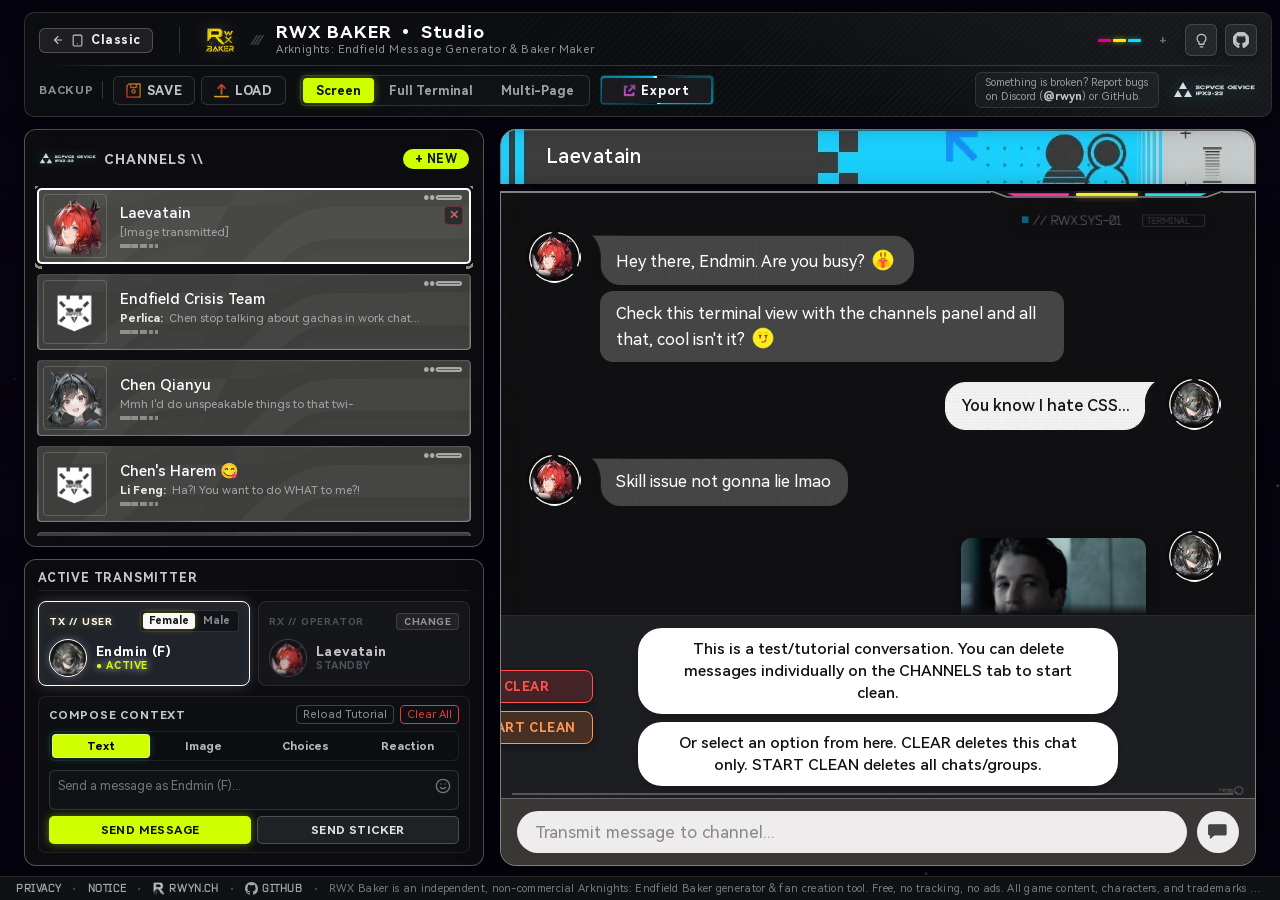
==== index.html @ 32d09842 "beta 5 • fix gecko dom2image & modals fix 23px" ====
<!DOCTYPE html>
<html lang="en">
<head>
  <meta charset="UTF-8">
  <meta name="viewport" content="width=device-width, initial-scale=1.0">
  <title>RWX Baker • Arknights Endfield Message Generator &amp; Baker Maker</title>
  <meta name="description" content="Create direct/group chats and terminal transmissions with your favorite Arknights: Endfield operators. Free, private, and runs directly in your browser.">
  <meta name="keywords" content="baker generator, endfield baker generator, baker maker, endfield baker maker, arknights baker maker, arknights endfield baker generator, arknights baker generator, baker chat generator, baker message generator, endfield message generator, endfield chat generator, endfield dialogue generator, Endfield Baker, Baker SNS, arknights endfield fan tool, Hypergryph, Gryphline, rwx baker">
  <meta name="author" content="RWyn">
  <meta name="theme-color" content="#121317">
  <link rel="canonical" href="https://baker.rwyn.ch/">

  <meta property="og:type" content="website">
  <meta property="og:url" content="https://baker.rwyn.ch/">
  <meta property="og:site_name" content="RWX Baker">
  <meta property="og:title" content="RWX Baker • Endfield Baker Generator &amp; Arknights Chat Maker">
  <meta property="og:description" content="Create direct/group chats and terminal transmissions with your favorite Arknights: Endfield operators. Free, private, and runs directly in your browser.">
  <meta property="og:image" content="https://baker.rwyn.ch/showcase/og-preview.png?v=2">
  <meta property="og:image:width" content="1200">
  <meta property="og:image:height" content="630">
  <meta property="og:image:type" content="image/png">
  <meta property="og:image:alt" content="RWX Baker • Arknights Endfield Baker Generator Preview">
  <meta property="og:locale" content="en_US">

  <meta name="twitter:card" content="summary_large_image">
  <meta name="twitter:url" content="https://baker.rwyn.ch/">
  <meta name="twitter:title" content="RWX Baker • Endfield Baker Generator &amp; Arknights Chat Maker">
  <meta name="twitter:description" content="Create direct/group chats and terminal transmissions with your favorite Arknights: Endfield operators. Free, private, and runs directly in your browser.">
  <meta name="twitter:image" content="https://baker.rwyn.ch/showcase/og-preview.png?v=2">

  <script type="application/ld+json">
  {
    "@context": "https://schema.org",
    "@graph": [
      {
        "@type": "WebSite",
        "@id": "https://baker.rwyn.ch/#website",
        "url": "https://baker.rwyn.ch/",
        "name": "RWX Baker",
        "alternateName": [
          "RWX Baker • Rwyn",
          "RWX Baker - Endfield Baker Generator",
          "RWX Baker - Endfield Baker Maker",
          "RWX Baker - Arknights Endfield Message Generator",
          "RWX Baker Terminal"
        ]
      },
      {
        "@type": "WebApplication",
        "@id": "https://baker.rwyn.ch/#app",
        "name": "RWX Baker",
        "alternateName": [
          "Endfield Baker Generator",
          "Baker Generator",
          "Endfield Baker Maker",
          "Baker Maker",
          "Arknights Endfield Baker Generator",
          "Arknights Endfield Message Generator",
          "Endfield Chat Generator",
          "Endfield Terminal Generator"
        ],
        "keywords": "Baker generator, Endfield Baker generator, Baker maker, Endfield Baker maker, Arknights Endfield message generator, Baker chat generator, Endfield dialogue maker, Arknights Endfield fan tool",
        "url": "https://baker.rwyn.ch/",
        "description": "An in-browser fan tool to generate, customize, and export Arknights: Endfield Baker terminal chats, dialogues, and channels.",
        "applicationCategory": "EntertainmentApplication, MultimediaApplication",
        "operatingSystem": "All",
        "browserRequirements": "Requires JavaScript. Requires HTML5 Canvas.",
        "image": "https://baker.rwyn.ch/showcase/og-preview.png",
        "author": {
          "@type": "Person",
          "name": "Rwyn",
          "url": "https://rwyn.ch"
        },
        "offers": {
          "@type": "Offer",
          "price": "0",
          "priceCurrency": "USD"
        }
      }
    ]
  }
  </script>

  <link rel="stylesheet" href="rwxbaker-css/style.css?v=20261019_v3">
  <link rel="stylesheet" href="rwxbaker-css/terminal.css?v=20261019_v3">
  <link rel="icon" type="image/png" sizes="192x192" href="favicon.png">
  <link rel="apple-touch-icon" sizes="180x180" href="apple-touch-icon.png">
</head>
<body class="terminal-standalone-page">

  <video class="bg-video" src="rwxbaker-assets/ui/backgrounds/rwyn_nebula.mp4" muted loop autoplay playsinline aria-hidden="true"></video>
  <div class="bg-tint" aria-hidden="true"></div>
  <canvas id="field" aria-hidden="true"></canvas>

  <div id="app-container" class="terminal-mode">
    
  <!-- i tried to keep everything clean as possible like the css, please if you send
  a pr dont add inlinestyles or hardcoded values in html, use the css variables instead -->

    <!-- Unified Top Command Deck -->
    <header class="terminal-unified-top-panel">
      <!-- Upper Row: Brand, Classic Mode button, NOTE, Hints & GitHub -->
      <div class="terminal-unified-row-top">
        <div class="terminal-brand-left">
          <!-- Classic Mode redirect button on far left -->
          <a href="classic.html" id="btn-return-studio" class="terminal-switch-classic-btn" title="Switch to Classic Studio (Tablet / Phone Mode)">
            <svg viewBox="0 0 24 24" width="13" height="13" fill="none" stroke="currentColor" stroke-width="2.2" stroke-linecap="round" stroke-linejoin="round" class="terminal-btn-arrow-icon" aria-hidden="true">
              <line x1="19" y1="12" x2="5" y2="12"></line>
              <polyline points="12 19 5 12 12 5"></polyline>
            </svg>
            <svg viewBox="0 0 24 24" width="14" height="14" fill="none" stroke="currentColor" stroke-width="2" stroke-linecap="round" stroke-linejoin="round" class="terminal-btn-device-icon" aria-hidden="true">
              <rect x="4" y="2" width="16" height="20" rx="2" ry="2"></rect>
              <line x1="12" y1="18" x2="12.01" y2="18"></line>
            </svg>
            <span>Classic</span>
          </a>

          <!-- Vertical Separator -->
          <div class="terminal-brand-separator" aria-hidden="true"></div>

          <!-- Brand Logo and Titles with tactical hazard accent -->
          <a href="https://baker.rwyn.ch/" class="terminal-brand-logo-link" title="RWX Baker • Home">
            <img src="rwxbaker-assets/ui/rwx-logo.png" alt="RWX Logo" class="terminal-brand-logo-img">
          </a>
          <span class="terminal-brand-hazard-stripes" aria-hidden="true">///</span>
          <div class="terminal-brand-titles">
            <h1 class="terminal-brand-title">RWX BAKER • Studio<span class="visually-hidden">— Arknights Endfield Baker Generator &amp; Chat Maker</span></h1>
            <span class="terminal-brand-subtitle">Arknights: Endfield Message Generator &amp; Baker Maker</span>
          </div>
        </div>

        <!-- Right section: Tricolor bar + Square HINTS & GitHub -->
        <div class="terminal-landing-header-right">
          <div class="terminal-hud-tricolor" aria-hidden="true">
            <span class="hud-bar hud-bar-pink"></span>
            <span class="hud-bar hud-bar-yellow"></span>
            <span class="hud-bar hud-bar-cyan"></span>
          </div>
          <span class="terminal-hud-crosshair" aria-hidden="true">+</span>

          <div class="terminal-landing-header-actions">
            <button type="button" id="btn-help-modal" class="terminal-hints-square-btn" title="Editor Tips & Shortcuts" aria-label="Editor Tips & Shortcuts">
              <svg viewBox="0 0 24 24" width="15" height="15" fill="none" stroke="currentColor" stroke-width="2" stroke-linecap="round" stroke-linejoin="round" aria-hidden="true">
                <path d="M9 18h6"></path>
                <path d="M10 22h4"></path>
                <path d="M12 2a7 7 0 0 0-7 7c0 2.38 1.19 4.47 3 5.74V17a1 1 0 0 0 1 1h6a1 1 0 0 0 1-1v-2.26c1.81-1.27 3-3.36 3-5.74a7 7 0 0 0-7-7z"></path>
              </svg>
            </button>
            <a href="https://github.com/rwynx/RWX-Baker" target="_blank" rel="noopener noreferrer" class="terminal-nav-icon-link" title="View Source on GitHub">
              <svg viewBox="0 0 16 16" width="16" height="16" fill="currentColor" aria-hidden="true">
                <path d="M8 0C3.58 0 0 3.58 0 8c0 3.54 2.29 6.53 5.47 7.59.4.07.55-.17.55-.38 0-.19-.01-.82-.01-1.49-2.01.37-2.53-.49-2.69-.94-.09-.23-.48-.94-.82-1.13-.28-.15-.68-.52-.01-.53.63-.01 1.08.58 1.23.82.72 1.21 1.87.87 2.33.66.07-.52.28-.87.51-1.07-1.78-.2-3.64-.89-3.64-3.95 0-.87.31-1.59.82-2.15-.08-.2-.36-1.02.08-2.12 0 0 .67-.21 2.2.82.64-.18 1.32-.27 2-.27.68 0 1.36.09 2 .27 1.53-1.04 2.2-.82 2.2-.82.44 1.1.16 1.92.08 2.12.51.56.82 1.27.82 2.15 0 3.07-1.87 3.75-3.65 3.95.29.25.54.73.54 1.48 0 1.07-.01 1.93-.01 2.2 0 .21.15.46.55.38A8.013 8.013 0 0016 8c0-4.42-3.58-8-8-8z"/>
              </svg>
            </a>
          </div>
        </div>
      </div>

      <!-- Long horizontal separator with 7px insets & end fades -->
      <div class="terminal-unified-separator" aria-hidden="true"></div>

      <!-- Lower Row: Backup & Export Actions + NOTE + HUD Mark -->
      <div class="terminal-unified-row-bottom">
        <div class="terminal-standalone-left">
          <div class="terminal-backup-controls" role="group" aria-label="Scenario backup">
            <span class="terminal-control-group-title">BACKUP</span>
            <div class="terminal-control-divider" aria-hidden="true"></div>
            <button type="button" id="btn-terminal-save-json" class="terminal-backup-btn" title="Save entire scenario as JSON backup">
              <img src="rwxbaker-assets/ui/save-btn.png" alt="" class="backup-btn-icon">
              <span>SAVE</span>
            </button>
            <button type="button" id="btn-terminal-load-json" class="terminal-backup-btn" title="Load scenario from JSON backup">
              <img src="rwxbaker-assets/ui/import-btn.png" alt="" class="backup-btn-icon">
              <span>LOAD</span>
            </button>
            <input type="file" id="input-terminal-load-json" accept=".json,application/json" class="hidden" style="display:none">
          </div>

          <div class="terminal-topbar-export-controls">
            <div class="export-mode-group" role="group" aria-label="Export mode">
              <button type="button" class="export-mode-btn active" data-export-mode="screen" title="Capture visible screen frame">Screen</button>
              <button type="button" class="export-mode-btn" data-export-mode="terminal" title="Capture full terminal frame with channels">Full Terminal</button>
              <button type="button" class="export-mode-btn" data-export-mode="paged" title="Capture multi-page slides">Multi-Page</button>
            </div>
            <button type="button" id="btn-export-png" class="export-png-btn" title="Download PNG screenshot">
              <span class="export-btn-glow" aria-hidden="true"></span>
              <span class="export-btn-content">
                <img src="rwxbaker-assets/ui/export-btn.png" alt="" class="export-btn-icon">
                <span id="export-btn-text">Export</span>
              </span>
            </button>
          </div>
        </div>

        <!-- NOTE notification box placed in the lower row -->
        <div class="terminal-wip-notice-topbar">
          <span class="wip-notice-text">Something is broken? Report bugs <br>on Discord (<strong>@rwyn</strong>) or GitHub.</span>
        </div>

        <div class="terminal-standalone-deco-hud" aria-hidden="true">
          <img src="rwxbaker-assets/deco/header-mark.webp" alt="" class="terminal-topbar-deco-mark">
        </div>
      </div>
    </header>

        <main id="phone-frame" class="terminal-frame">

      <!-- channels & controls -->
      <aside id="terminal-sidebar" class="terminal-sidebar">
                <div class="terminal-channels-panel">
          <div class="terminal-session-header">
            <span class="terminal-session-title">
              <img src="rwxbaker-assets/deco/header-mark.webp" alt="" class="terminal-channel-mark" aria-hidden="true">
              <span>CHANNELS \\</span>
            </span>
            <div class="terminal-channels-header-actions">
              <button type="button" id="btn-terminal-new-chat" class="terminal-new-chat-btn" title="Create New Channel / Chat">+ NEW</button>
            </div>
          </div>
          <div class="terminal-session-scroll">
            <div class="terminal-session-cards" id="terminal-session-cards">
                          </div>
          </div>
        </div>

                <div class="terminal-control-panel" id="terminal-control-panel">
          <div class="terminal-control-header">
            <span class="terminal-control-title">ACTIVE TRANSMITTER</span>
          </div>

                    <div class="terminal-speaker-split-grid">
                        <div class="terminal-speaker-card is-active" id="speaker-card-endmin" title="Click to send messages as Endmin">
              <div class="speaker-card-top">
                <span class="speaker-freq-tag" id="speaker-freq-endmin">TX // USER</span>
                <div class="terminal-gender-mini-toggle">
                  <button type="button" class="gender-mini-btn active" id="terminal-user-endminf" data-user="endminf" title="Switch to Endmin Female">Female</button>
                  <button type="button" class="gender-mini-btn" id="terminal-user-endminm" data-user="endminm" title="Switch to Endmin Male">Male</button>
                </div>
              </div>
              <div class="speaker-card-body">
                <div class="speaker-avatar-wrap">
                  <img id="terminal-ctrl-endmin-avatar" src="rwxbaker-assets/avatars/operator/icon_round_chr_0003_endminf.png" alt="Endmin">
                </div>
                <div class="speaker-meta">
                  <span class="speaker-name" id="terminal-ctrl-endmin-name">Endmin (F)</span>
                  <span class="speaker-status" id="speaker-status-endmin">● ACTIVE</span>
                </div>
              </div>
            </div>

                        <div class="terminal-speaker-card" id="speaker-card-operator" title="Click to send messages as Operator">
              <div class="speaker-card-top">
                <span class="speaker-freq-tag" id="speaker-freq-operator">RX // OPERATOR</span>
                <button type="button" id="btn-terminal-open-char-modal" class="speaker-change-btn" title="Choose another operator">CHANGE</button>
              </div>
              <div class="speaker-card-body">
                <div class="speaker-avatar-wrap">
                  <img id="terminal-ctrl-char-avatar" src="rwxbaker-assets/avatars/operator/icon_round_chr_0016_laevat.png" alt="Laevatain">
                </div>
                <div class="speaker-meta">
                  <span class="speaker-name" id="terminal-ctrl-char-name">Laevatain</span>
                  <span class="speaker-status" id="speaker-status-operator">STANDBY</span>
                </div>
              </div>
            </div>
          </div>

                    <div class="terminal-squad-roster hidden" id="terminal-squad-roster">
            <div class="terminal-squad-header">
              <div class="terminal-squad-title-group">
                <span class="terminal-squad-label">SQUAD FREQUENCIES</span>
                <span class="terminal-squad-count" id="terminal-squad-count">(0)</span>
              </div>
              <button type="button" id="btn-terminal-add-squad-member" class="terminal-squad-add-btn" title="Add operator to group">+ ADD UNIT</button>
            </div>
            <div class="terminal-squad-members-strip" id="terminal-squad-members-strip">
                          </div>
          </div>

          <!-- inline composer -->
          <div class="terminal-compose-studio" id="terminal-compose-studio">
            <div class="terminal-studio-header">
              <span class="terminal-studio-title" id="terminal-studio-title">COMPOSE CONTEXT</span>
              <div class="terminal-studio-header-actions">
                <button type="button" id="btn-terminal-tutorial" class="small-secondary-btn" title="Reload tutorial conversation">Reload Tutorial</button>
                <button type="button" id="btn-terminal-clear-chat" class="small-danger-btn" title="Clear all channels and messages">Clear All</button>
              </div>
            </div>

                        <div class="terminal-context-tabs">
              <button type="button" class="terminal-context-tab active" data-context-type="text">Text</button>
              <button type="button" class="terminal-context-tab" data-context-type="image">Image</button>
              <button type="button" class="terminal-context-tab" data-context-type="choices">Choices</button>
              <button type="button" class="terminal-context-tab" data-context-type="reaction">Reaction</button>
            </div>

                        <div id="terminal-context-form-text" class="terminal-context-form">
              <div class="terminal-context-input-wrap">
                <div id="terminal-context-text-input" class="terminal-context-textarea editable-message-input" contenteditable="true" data-placeholder="Type transmission..."></div>
                <button type="button" id="btn-terminal-inline-emoji-toggle" class="terminal-emoji-toggle-btn" title="Toggle Emojis">
                  <svg viewBox="0 0 24 24" width="16" height="16" fill="none" stroke="currentColor" stroke-width="2" stroke-linecap="round" stroke-linejoin="round" aria-hidden="true">
                    <circle cx="12" cy="12" r="10"></circle>
                    <path d="M8 14s1.5 2 4 2 4-2 4-2"></path>
                    <line x1="9" y1="9" x2="9.01" y2="9"></line>
                    <line x1="15" y1="9" x2="15.01" y2="9"></line>
                  </svg>
                </button>

                <!-- Floating popup emoji picker panel like Tablet View -->
                <div id="terminal-inline-emoji-bar" class="terminal-inline-emoji-bar hidden">
                  <div class="terminal-emoji-picker-header">
                    <span>EMOJIS</span>
                    <button type="button" id="btn-close-terminal-emoji" class="terminal-emoji-picker-close" title="Close" aria-label="Close emoji picker">&times;</button>
                  </div>
                  <div id="terminal-context-emojis" class="terminal-quick-emoji-row"></div>
                </div>
              </div>

              <div class="terminal-context-btn-row">
                <button type="button" id="btn-terminal-context-send-text" class="terminal-action-btn primary">
                  <span>Send Message</span>
                </button>
                <button type="button" id="btn-terminal-context-stickers-toggle" class="terminal-action-btn secondary">
                  <span>Send Sticker</span>
                </button>
              </div>

              <div id="terminal-stickers-palette" class="terminal-stickers-palette hidden">
                              </div>
            </div>

                        <div id="terminal-context-form-image" class="terminal-context-form hidden">
              <label class="terminal-file-upload-btn" for="terminal-context-image-file">
                <span class="upload-icon">
                  <svg viewBox="0 0 24 24" width="16" height="16" fill="none" stroke="currentColor" stroke-width="2" stroke-linecap="round" stroke-linejoin="round" aria-hidden="true">
                    <rect x="3" y="3" width="18" height="18" rx="2" ry="2"></rect>
                    <circle cx="8.5" cy="8.5" r="1.5"></circle>
                    <polyline points="21 15 16 10 5 21"></polyline>
                  </svg>
                </span>
                <span id="terminal-file-upload-label">Choose Image File...</span>
              </label>
              <input type="file" id="terminal-context-image-file" accept="image/*" class="terminal-hidden-file-input">
              <div id="terminal-context-img-preview" class="terminal-context-img-preview hidden">
                <img id="terminal-context-img-tag" alt="Attachment preview">
                <button type="button" id="btn-remove-context-img" class="context-remove-img-btn" title="Remove image">&times;</button>
              </div>
              <button type="button" id="btn-terminal-context-send-image" class="terminal-action-btn primary" disabled>
                <span>Attach & Send Image</span>
              </button>
            </div>

                        <div id="terminal-context-form-choices" class="terminal-context-form hidden">
              <div class="terminal-choice-inputs-wrap">
                <div class="terminal-choice-input-row">
                  <span class="choice-num-tag">1</span>
                  <div id="terminal-context-choice-1" class="terminal-choice-input editable-message-input choice-input" contenteditable="true" data-placeholder="First choice option..."></div>
                  <button type="button" class="terminal-choice-emoji-btn" data-choice-target="terminal-context-choice-1" title="Add emoji to first choice" aria-label="Add emoji to first choice">
                    <svg viewBox="0 0 24 24" width="14" height="14" fill="none" stroke="currentColor" stroke-width="2" stroke-linecap="round" stroke-linejoin="round" aria-hidden="true">
                      <circle cx="12" cy="12" r="10"></circle>
                      <path d="M8 14s1.5 2 4 2 4-2 4-2"></path>
                      <line x1="9" y1="9" x2="9.01" y2="9"></line>
                      <line x1="15" y1="9" x2="15.01" y2="9"></line>
                    </svg>
                  </button>
                </div>
                <div class="terminal-choice-input-row">
                  <span class="choice-num-tag">2</span>
                  <div id="terminal-context-choice-2" class="terminal-choice-input editable-message-input choice-input" contenteditable="true" data-placeholder="Second choice (optional)..."></div>
                  <button type="button" class="terminal-choice-emoji-btn" data-choice-target="terminal-context-choice-2" title="Add emoji to second choice" aria-label="Add emoji to second choice">
                    <svg viewBox="0 0 24 24" width="14" height="14" fill="none" stroke="currentColor" stroke-width="2" stroke-linecap="round" stroke-linejoin="round" aria-hidden="true">
                      <circle cx="12" cy="12" r="10"></circle>
                      <path d="M8 14s1.5 2 4 2 4-2 4-2"></path>
                      <line x1="9" y1="9" x2="9.01" y2="9"></line>
                      <line x1="15" y1="9" x2="15.01" y2="9"></line>
                    </svg>
                  </button>
                </div>
              </div>

              <!-- Floating popup emoji picker panel for choices -->
              <div id="terminal-choices-emoji-bar" class="terminal-inline-emoji-bar hidden">
                <div class="terminal-emoji-picker-header">
                  <span>CHOICE EMOJIS</span>
                  <button type="button" id="btn-close-terminal-choices-emoji" class="terminal-emoji-picker-close" title="Close" aria-label="Close emoji picker">&times;</button>
                </div>
                <div id="terminal-choices-emojis" class="terminal-quick-emoji-row"></div>
              </div>

              <div class="terminal-context-btn-row">
                <button type="button" id="btn-terminal-context-add-choices" class="terminal-action-btn primary">
                  <span>Set Choices</span>
                </button>
                <button type="button" id="btn-terminal-context-clear-choices" class="terminal-action-btn secondary">
                  <span>Clear Choices</span>
                </button>
              </div>
            </div>

                        <div id="terminal-context-form-reaction" class="terminal-context-form hidden">
              <label class="terminal-form-mini-label" for="terminal-context-reaction-target">Target Message:</label>
              <select id="terminal-context-reaction-target" class="terminal-select-target">
                <option value="">-- Select a message --</option>
              </select>

              <label class="terminal-form-mini-label">Select Emoji Reaction:</label>
              <div id="terminal-context-reaction-emojis" class="terminal-reaction-emoji-grid">
                              </div>
              <button type="button" id="btn-terminal-context-add-reaction" class="terminal-action-btn primary">
                <span>Add Selected Reaction</span>
              </button>
            </div>

                        <div id="terminal-context-edit-actions" class="terminal-context-edit-actions hidden">
              <button type="button" id="btn-terminal-edit-update" class="terminal-action-btn primary">
                <span>Update Message</span>
              </button>
              <div class="terminal-edit-sub-btns">
                <button type="button" id="btn-terminal-edit-delete" class="terminal-action-btn danger">
                  <span>Delete</span>
                </button>
                <button type="button" id="btn-terminal-edit-cancel" class="terminal-action-btn secondary">
                  <span>Cancel Edit</span>
                </button>
              </div>
            </div>
          </div>
        </div>
      </aside>

      <!-- chat pane -->
      <section id="terminal-main-pane" class="terminal-main-pane">

                <img id="live-watermark-stamp" class="rwx-export-watermark" src="rwxbaker-assets/watermarks/watermark-v1-telemetry.png" alt="RWX // BKR" aria-hidden="true">

                <header id="terminal-chat-header" class="terminal-chat-header">
          <img class="terminal-header-seg terminal-header-seg-left" src="rwxbaker-assets/deco/group-header-left.webp" alt="" aria-hidden="true">
          <div class="terminal-header-center">
            <img class="terminal-header-seg terminal-header-seg-center" src="rwxbaker-assets/deco/group-header-center.webp" alt="" aria-hidden="true">
            <h2 id="terminal-chat-header-name" class="terminal-header-title">Connecting...</h2>
          </div>
          <img class="terminal-header-seg terminal-header-seg-right" src="rwxbaker-assets/deco/group-header-right.webp" alt="" aria-hidden="true">
          <span class="terminal-header-marquee-viewport" aria-hidden="true">
            <span class="terminal-header-marquee-content"></span>
          </span>
        </header>

                <div id="terminal-window-body" class="terminal-window-body">

                    <div class="terminal-frame-top" aria-hidden="true">
            <svg class="terminal-frame-notch" viewBox="0 0 232 10" preserveAspectRatio="none">
              <path d="M0 0 L16 6 L216 6 L232 0" />
            </svg>
            <span class="terminal-frame-bars">
              <span class="terminal-frame-bar terminal-frame-bar-magenta"></span>
              <span class="terminal-frame-bar terminal-frame-bar-yellow"></span>
              <span class="terminal-frame-bar terminal-frame-bar-cyan"></span>
            </span>
          </div>

                    <div id="chat-viewport">
            <div id="message-list">
                          </div>
          </div>

                    <div id="chat-choices-container" class="choice-container">
                      </div>

                    <footer id="input-footer">
            <span class="terminal-input-decoration" aria-hidden="true"></span>

            <div class="input-bar">
              <div class="input-wrapper">
                <input type="text" id="message-input" placeholder="Transmit message to channel..." autocomplete="off">
              </div>
              <button type="button" id="btn-send" class="send-btn" title="Send Transmission">
                <img src="rwxbaker-assets/icons/icon_chat_message.png" alt="Send">
              </button>
            </div>
          </footer>

        </div>
      </section>
    </main>

  </div>

  <!-- new transmission modal -->
  <div id="new-transmission-modal" class="transmission-modal-backdrop hidden" aria-hidden="true">
    <div class="transmission-modal-card">
      <div class="transmission-modal-header">
        <div class="transmission-modal-title">
          <span class="transmission-modal-icon">
            <svg viewBox="0 0 24 24" width="18" height="18" fill="none" stroke="currentColor" stroke-width="2" stroke-linecap="round" stroke-linejoin="round" aria-hidden="true">
              <path d="M4.93 4.93a10 10 0 0 1 14.14 0"></path>
              <path d="M7.76 7.76a6 6 0 0 1 8.48 0"></path>
              <circle cx="12" cy="12" r="2" fill="currentColor"></circle>
              <path d="M12 14v7"></path>
              <path d="M9 21h6"></path>
            </svg>
          </span>
          <h3 id="transmission-modal-heading">NEW TRANSMISSION</h3>
        </div>
        <button type="button" id="btn-close-transmission-modal" class="transmission-modal-close" aria-label="Close modal">&times;</button>
      </div>

      <div class="transmission-modal-body">
                <div class="transmission-type-selector">
          <button type="button" class="transmission-type-btn active" id="modal-tab-direct" data-mode="direct">
            <span class="type-icon">
              <svg viewBox="0 0 24 24" width="18" height="18" fill="none" stroke="currentColor" stroke-width="2" stroke-linecap="round" stroke-linejoin="round" aria-hidden="true">
                <path d="M20 21v-2a4 4 0 0 0-4-4H8a4 4 0 0 0-4 4v2"></path>
                <circle cx="12" cy="7" r="4"></circle>
              </svg>
            </span>
            <span class="type-title">Direct Link</span>
          </button>
          <button type="button" class="transmission-type-btn" id="modal-tab-group" data-mode="group">
            <span class="type-icon">
              <svg viewBox="0 0 24 24" width="18" height="18" fill="none" stroke="currentColor" stroke-width="2" stroke-linecap="round" stroke-linejoin="round" aria-hidden="true">
                <path d="M17 21v-2a4 4 0 0 0-4-4H5a4 4 0 0 0-4 4v2"></path>
                <circle cx="9" cy="7" r="4"></circle>
                <path d="M23 21v-2a4 4 0 0 0-3-3.87"></path>
                <path d="M16 3.13a4 4 0 0 1 0 7.75"></path>
              </svg>
            </span>
            <span class="type-title">Group Channel</span>
          </button>
        </div>

                <div id="transmission-group-config" class="transmission-group-config hidden">
          <label class="transmission-field-label" for="transmission-group-name">CHANNEL / OPERATION NAME</label>
          <input type="text" id="transmission-group-name" class="transmission-input" placeholder="e.g. AIC Sector 4 Recon blighted">
          <div class="transmission-participants-summary">
            <span class="transmission-field-label">SELECTED SQUAD OPERATORS:</span>
            <div id="transmission-selected-chips" class="transmission-selected-chips">
              <span class="no-participants-hint">Select operators from list below...</span>
            </div>
          </div>
        </div>

                <div class="transmission-characters-section">
          <div class="transmission-search-bar">
            <input type="search" id="transmission-character-search" class="transmission-search-input" placeholder="Search operator or NPC by name...">
            <div class="transmission-filter-tabs">
              <button type="button" class="transmission-filter-btn active" data-filter="all">All</button>
              <button type="button" class="transmission-filter-btn" data-filter="operators">Operators</button>
              <button type="button" class="transmission-filter-btn" data-filter="npcs">NPCs</button>
            </div>
          </div>

          <div class="transmission-character-grid" id="transmission-character-grid">
                      </div>
        </div>
      </div>

      <div class="transmission-modal-footer">
        <button type="button" id="btn-cancel-transmission" class="transmission-btn-cancel">CANCEL</button>
        <button type="button" id="btn-submit-transmission" class="transmission-btn-submit">
          <span class="submit-glow"></span>
          <span id="transmission-submit-label">ESTABLISH LINK</span>
        </button>
      </div>
    </div>
  </div>

  <!-- character selection modal -->
  <div id="terminal-character-modal" class="transmission-modal-backdrop hidden" aria-hidden="true">
    <div class="transmission-modal-card">
      <div class="transmission-modal-header">
        <div class="transmission-modal-title">
          <span class="transmission-modal-icon">
            <svg viewBox="0 0 24 24" width="18" height="18" fill="none" stroke="currentColor" stroke-width="2" stroke-linecap="round" stroke-linejoin="round" aria-hidden="true">
              <path d="M20 21v-2a4 4 0 0 0-4-4H8a4 4 0 0 0-4 4v2"></path>
              <circle cx="12" cy="7" r="4"></circle>
            </svg>
          </span>
          <h3>SELECT ACTIVE OPERATOR</h3>
        </div>
        <button type="button" id="btn-close-char-modal" class="transmission-modal-close" aria-label="Close modal">&times;</button>
      </div>

      <div class="transmission-modal-body">
        <div class="transmission-characters-section">
          <div class="transmission-search-bar">
            <input type="search" id="terminal-char-search-input" class="transmission-search-input" placeholder="Search operator or NPC by name...">
            <div class="transmission-filter-tabs">
              <button type="button" class="transmission-filter-btn active" data-filter="all">All</button>
              <button type="button" class="transmission-filter-btn" data-filter="operators">Operators</button>
              <button type="button" class="transmission-filter-btn" data-filter="npcs">NPCs</button>
            </div>
          </div>
          <div class="transmission-character-grid" id="terminal-char-modal-grid">
          </div>
        </div>
      </div>

      <div class="transmission-modal-footer">
        <button type="button" id="btn-cancel-char-modal" class="transmission-btn-cancel">CLOSE</button>
      </div>
    </div>
  </div>

  <!-- HINTS Modal -->
  <div id="help-modal" class="help-modal-backdrop hidden" aria-hidden="true">
    <div class="help-modal-card">
      <div class="help-modal-header">
        <div class="help-modal-title">
          <span class="help-modal-icon">💡</span>
          <h3>TIPS &amp; TRANSMISSION SHORTCUTS</h3>
        </div>
        <button type="button" id="btn-close-help" class="help-modal-close" aria-label="Close tips">&times;</button>
      </div>

      <div class="help-modal-content">
        <div class="help-page help-page-1">
          <div class="help-tip-item">
            <span class="help-tip-badge">CHANNELS</span>
            <div class="help-tip-text">
              <strong>Multi-Channel Sessions:</strong> Switch between active channels on the left or click <code>+ NEW</code> to start a new direct line or squad operation. In Classic mode, toggle Direct/Group anytime from the view panel.
            </div>
          </div>
          <div class="help-tip-item">
            <span class="help-tip-badge">EDIT</span>
            <div class="help-tip-text">
              <strong>Edit Messages &amp; Layers:</strong> Click any message bubble directly on the chat preview (or in the Classic layers list) to change its text, swap the speaker character, or delete it.
            </div>
          </div>
          <div class="help-tip-item">
            <span class="help-tip-badge">REORDER</span>
            <div class="help-tip-text">
              <strong>Drag &amp; Drop Anywhere:</strong> Grab any message bubble directly on the conversation preview and drag across rows to reorder them in real-time.
            </div>
          </div>
          <div class="help-tip-item">
            <span class="help-tip-badge">RESIZE</span>
            <div class="help-tip-text">
              <strong>Resize Image Messages:</strong> Drag the corner resize handle on any image message in the conversation preview to freely scale its display size (120px &ndash; 480px).
            </div>
          </div>
          <div class="help-tip-item">
            <span class="help-tip-badge">SEND</span>
            <div class="help-tip-text">
              <strong>Quick Send &amp; Input:</strong> Press <code>Enter</code> in the message input bar to send outgoing messages instantly. Use the bottom dock to attach stickers and Baker emojis.
            </div>
          </div>
        </div>

        <div class="help-page help-page-2 hidden">
          <div class="help-tip-item">
            <span class="help-tip-badge">SQUAD</span>
            <div class="help-tip-text">
              <strong>Squad Group Channels:</strong> In group channels, click <code>+ ADD UNIT</code> to assign operators. Click any squad member chip in the top strip to set them as the active transmitter.
            </div>
          </div>
          <div class="help-tip-item">
            <span class="help-tip-badge">BACKUP</span>
            <div class="help-tip-text">
              <strong>Backup &amp; Restore:</strong> Click <code>SAVE</code> (or <code>Save JSON</code> in Classic) to download a full backup of all your channels and messages. Simply drag &amp; drop any <code>.json</code> file anywhere onto the window to restore.
            </div>
          </div>
          <div class="help-tip-item">
            <span class="help-tip-badge">EXPORT</span>
            <div class="help-tip-text">
              <strong>High-Res 2x PNG Export:</strong><br>
              • <em>Screen:</em> Saves the current visible conversation viewport.<br>
              • <em>Full Terminal / Full Chat:</em> Captures the complete combined canvas (including the Channels sidebar in Terminal) at crisp 2x resolution.<br>
              • <em>Multi-Page:</em> Splits long dialogues into sequential numbered slides with continuity overlap.
            </div>
          </div>
          <div class="help-tip-item">
            <span class="help-tip-badge">MODES</span>
            <div class="help-tip-text">
              <strong>Switch Views Anytime:</strong> Jump between the immersive fullscreen Terminal layout and the compact Classic Studio (Phone / Tablet views) via the top command bar.
            </div>
          </div>
        </div>
      </div>

      <div class="help-modal-footer">
        <button type="button" id="btn-help-prev" class="help-nav-btn" disabled title="Previous page">‹ PREV</button>
        <div class="help-pagination">
          <span class="help-page-dot active" data-page="1" title="Page 1: Transmissions &amp; Editing"></span>
          <span class="help-page-dot" data-page="2" title="Page 2: Squad, Backup &amp; Exports"></span>
          <span id="help-page-indicator" class="help-page-indicator">PAGE 1 / 2</span>
        </div>
        <button type="button" id="btn-help-next" class="help-nav-btn" title="Next page">NEXT ›</button>
      </div>
    </div>
  </div>

  <div id="json-drop-overlay" class="json-drop-overlay hidden" aria-hidden="true">
    <div class="json-drop-card">
      <div class="json-drop-deco-bar"></div>
      <img src="rwxbaker-assets/ui/import-btn.png" alt="Import" class="json-drop-icon-img">
      <div class="json-drop-title">DROP THE JSON HERE</div>
      <div class="json-drop-subtitle">to load your terminal scenario into RWX Baker</div>
    </div>
  </div>

  <footer class="app-global-footer">
    <div class="footer-legal-inner">
      <a href="privacy.html" target="_blank" rel="noopener noreferrer" class="footer-legal-link" title="Privacy Policy">
        <span>PRIVACY</span>
      </a>
      <span class="footer-legal-dot">&bull;</span>
      <a href="notice.html" target="_blank" rel="noopener noreferrer" class="footer-legal-link" title="Notice &amp; Disclaimer">
        <span>NOTICE</span>
      </a>
      <span class="footer-legal-dot">&bull;</span>
      <a href="https://rwyn.ch/" target="_blank" rel="noopener noreferrer" class="footer-legal-link" title="Rwyn's Main Website">
        <img src="rwxbaker-assets/ui/rwx-logo-R-mono.png" class="footer-rwx-icon" alt="RWX">
        <span>RWYN.CH</span>
      </a>
      <span class="footer-legal-dot">&bull;</span>
      <a href="https://github.com/rwynx/RWX-Baker" target="_blank" rel="noopener noreferrer" class="footer-legal-link footer-github-link" title="Contribute on GitHub">
        <svg class="footer-github-icon" viewBox="0 0 16 16" width="13" height="13" fill="currentColor" aria-hidden="true">
          <path d="M8 0C3.58 0 0 3.58 0 8c0 3.54 2.29 6.53 5.47 7.59.4.07.55-.17.55-.38 0-.19-.01-.82-.01-1.49-2.01.37-2.53-.49-2.69-.94-.09-.23-.48-.94-.82-1.13-.28-.15-.68-.52-.01-.53.63-.01 1.08.58 1.23.82.72 1.21 1.87.87 2.33.66.07-.52.28-.87.51-1.07-1.78-.2-3.64-.89-3.64-3.95 0-.87.31-1.59.82-2.15-.08-.2-.36-1.02.08-2.12 0 0 .67-.21 2.2.82.64-.18 1.32-.27 2-.27.68 0 1.36.09 2 .27 1.53-1.04 2.2-.82 2.2-.82.44 1.1.16 1.92.08 2.12.51.56.82 1.27.82 2.15 0 3.07-1.87 3.75-3.65 3.95.29.25.54.73.54 1.48 0 1.07-.01 1.93-.01 2.2 0 .21.15.46.55.38A8.013 8.013 0 0016 8c0-4.42-3.58-8-8-8z"/>
        </svg>
        <span>GITHUB <span class="footer-github-subtext"></span></span>
      </a>
      <span class="footer-legal-dot footer-legal-dot-last">&bull;</span>
      <span class="footer-legal-text">RWX Baker is an independent, non-commercial Arknights: Endfield Baker generator &amp; fan creation tool. Free, no tracking, no ads. All game content, characters, and trademarks belong to HYPERGRYPH / GRYPHLINE.</span>
    </div>
  </footer>

  <!-- scripts -->
  <script src="rwxbaker-js/dom-to-image-more.min.js?v=20261019_v1"></script>
  <script src="rwxbaker-assets/templates/terminal-template.js?v=20261018_v2"></script>
  <script src="rwxbaker-js/tutorial-template.js?v=20261018_v2"></script>
  <script src="rwxbaker-js/characters.js?v=20261018_v2"></script>
  <script src="rwxbaker-js/terminal.js?v=20261019_v2"></script>
</body>
</html>
---- rwxbaker-css/style.css ----
@font-face {
  font-family: "HarmonyOS Sans";
  src: url("../rwxbaker-assets/fonts/HarmonyOS_Sans_Regular.ttf") format("truetype");
  font-weight: normal;
  font-style: normal;
}

@font-face {
  font-family: "HarmonyOS Sans";
  src: url("../rwxbaker-assets/fonts/HarmonyOS_Sans_Medium.ttf") format("truetype");
  font-weight: 500;
  font-style: normal;
}

@font-face {
  font-family: "HarmonyOS Sans";
  src: url("../rwxbaker-assets/fonts/HarmonyOS_Sans_Bold.ttf") format("truetype");
  font-weight: bold;
  font-style: normal;
}

@font-face {
  font-family: "Bender";
  src: url("../rwxbaker-assets/fonts/bender.otf") format("opentype");
  font-weight: normal;
  font-style: normal;
}

*,
*::before,
*::after {
  box-sizing: border-box;
  margin: 0;
  padding: 0;
  font-family: "HarmonyOS Sans", -apple-system, BlinkMacSystemFont, "Segoe UI", Roboto, sans-serif;
  -webkit-font-smoothing: antialiased;
}

:root {
  --bg-app-backdrop: #121315;
  --bg-panel: #1a1b1e;
  --bg-panel-card: #232428;
  --bg-chat-viewport: #212226;
  --bg-header: #28292d;
  --bg-footer: #28292d;
  --bg-input: #eeecec;

  --color-text-white: #ffffff;
  --color-text-dark: #121212;
  --color-text-subtle: #929398;
  --color-accent-cyan: #00beff;
  --color-accent-yellow: #ffc800;

  --bubble-incoming-src: url("../rwxbaker-assets/deco/bg_message_left.png");
  --bubble-outgoing-src: url("../rwxbaker-assets/deco/bg_message_right.png");
}

html, body {
  width: 100%;
  height: 100%;
  overflow: hidden;
  background-color: #07050f;
  color: var(--color-text-white);
}

/* Background video ambience (rwyn.ch style) */
video.bg-video {
  position: fixed;
  inset: 0;
  width: 100vw;
  height: 100vh;
  object-fit: cover;
  z-index: 0;
  pointer-events: none;
}

.bg-tint {
  position: fixed;
  inset: 0;
  width: 100vw;
  height: 100vh;
  z-index: 0;
  background: linear-gradient(180deg, rgba(5, 3, 15, 0.65) 0%, rgba(5, 3, 15, 0.35) 35%, rgba(5, 3, 15, 0.8) 100%);
  pointer-events: none;
}

canvas#field {
  position: fixed;
  inset: 0;
  width: 100vw;
  height: 100vh;
  z-index: 0;
  mix-blend-mode: screen;
  opacity: 0.8;
  pointer-events: none;
}

/* app container layout */
#app-container {
  width: 100vw;
  height: 100vh;
  display: flex;
  flex-direction: row;
  padding: 12px 12px 30px 12px;
  gap: 16px;
  overflow: hidden;
  position: relative;
  z-index: 1;
}

.view-controls {
  padding: 8px 14px;
  background-color: #202125;
  border-bottom: 1px solid #2e2f34;
  display: flex;
  align-items: center;
  justify-content: flex-start;
  gap: 12px;
}

.view-control-group {
  display: flex;
  align-items: center;
  gap: 8px;
  width: auto;
}

.control-group-title {
  font-size: 0.72rem;
  font-weight: 700;
  letter-spacing: 0.6px;
  color: var(--color-text-subtle);
  text-transform: uppercase;
  white-space: nowrap;
}

.control-divider {
  width: 1px;
  height: 20px;
  background-color: #2e2f34;
  flex-shrink: 0;
}

.view-mode-controls,
.deco-mode-controls {
  display: inline-flex;
  align-items: center;
  gap: 3px;
  background-color: #17181a;
  border-radius: 4px;
  padding: 2px;
}

.view-mode-btn,
.deco-toggle-btn {
  border: none;
  border-radius: 3px;
  padding: 4px 8px;
  background: transparent;
  color: var(--color-text-subtle);
  cursor: pointer;
  font-size: 0.76rem;
  font-weight: 500;
  text-align: center;
  display: inline-flex;
  align-items: center;
  justify-content: center;
  gap: 5px;
  transition: all 0.15s ease;
  min-height: 24px;
  line-height: 1;
}

.deco-toggle-btn {
  min-width: 32px;
}

.view-mode-btn .view-icon {
  width: 14px;
  height: 14px;
  display: inline-block;
  vertical-align: middle;
  flex-shrink: 0;
  stroke: currentColor;
}

.view-btn-label {
  display: var(--view-btn-label-display, inline);
  font-size: 0.74rem;
}

.view-mode-btn:hover,
.deco-toggle-btn:hover {
  color: var(--color-text-white);
  background-color: rgba(255, 255, 255, 0.05);
}

.view-mode-btn.active,
.deco-toggle-btn.active {
  background-color: var(--color-accent-cyan);
  color: #000;
  font-weight: bold;
}

.view-mode-btn.active .view-icon,
.view-mode-btn.active .view-btn-label {
  color: #000;
  stroke: #000;
}

/* backup controls (save / load json) */
.backup-section {
  padding: 8px 16px;
  background-color: #202125;
  border-bottom: 1px solid #2e2f34;
}

.backup-row {
  display: flex;
  align-items: center;
  gap: 12px;
  width: 100%;
}

.backup-section .control-group-title {
  font-size: 0.72rem;
  font-weight: 700;
  letter-spacing: 0.6px;
  color: var(--color-text-subtle);
  text-transform: uppercase;
  white-space: nowrap;
}

.backup-controls {
  display: flex;
  align-items: center;
  gap: 8px;
  flex: 1;
}

.backup-btn {
  flex: 1;
  display: inline-flex;
  align-items: center;
  justify-content: center;
  gap: 6px;
  padding: 4px 10px;
  background-color: #17181a;
  border: 1px solid #3a3b40;
  border-radius: 4px;
  color: var(--color-text-subtle);
  font-family: inherit;
  font-size: 0.76rem;
  font-weight: 500;
  cursor: pointer;
  transition: all 0.15s ease;
  min-height: 26px;
  line-height: 1;
}

.backup-btn:hover {
  background-color: #25272c;
  border-color: var(--color-accent-cyan);
  color: var(--color-text-white);
  box-shadow: 0 0 8px rgba(0, 220, 255, 0.2);
}

.backup-btn-icon {
  width: 16px;
  height: 16px;
  object-fit: contain;
  flex-shrink: 0;
  transition: transform 0.2s ease, filter 0.2s ease;
}

.backup-btn:hover .backup-btn-icon {
  filter: drop-shadow(0 0 5px var(--color-accent-cyan));
  transform: scale(1.1);
}

#phone-frame.drag-over-json {
  outline: 2px dashed var(--color-accent-cyan) !important;
  outline-offset: -4px !important;
}

.json-drop-overlay {
  position: fixed;
  top: 0;
  left: 0;
  width: 100vw;
  height: 100vh;
  background: rgba(0, 0, 0, 0.75);
  backdrop-filter: blur(6px);
  -webkit-backdrop-filter: blur(6px);
  z-index: 2500;
  display: flex;
  align-items: center;
  justify-content: center;
  padding: 20px;
  pointer-events: none;
  animation: dropOverlayFadeIn 0.2s ease-out;
}

.json-drop-overlay.hidden {
  display: none;
}

@keyframes dropOverlayFadeIn {
  from {
    opacity: 0;
  }
  to {
    opacity: 1;
  }
}

.json-drop-card {
  display: flex;
  flex-direction: column;
  align-items: center;
  text-align: center;
  padding: 36px 42px;
  background: rgba(26, 28, 33, 0.96);
  border: 1.5px dashed var(--color-accent-cyan);
  border-radius: 8px;
  box-shadow: 0 16px 40px rgba(0, 0, 0, 0.7), 0 0 25px rgba(0, 220, 255, 0.35);
  max-width: 460px;
  width: 90%;
  position: relative;
  overflow: hidden;
  animation: dropCardPopIn 0.2s ease-out;
}

@keyframes dropCardPopIn {
  from {
    transform: scale(0.92) translateY(12px);
    opacity: 0;
  }
  to {
    transform: scale(1) translateY(0);
    opacity: 1;
  }
}

.json-drop-deco-bar {
  position: absolute;
  top: 0;
  left: 0;
  right: 0;
  height: 3px;
  background: linear-gradient(90deg, transparent, var(--color-accent-cyan), transparent);
}

.json-drop-icon-img {
  width: 64px;
  height: 64px;
  object-fit: contain;
  margin-bottom: 16px;
  filter: drop-shadow(0 0 16px rgba(0, 220, 255, 0.7));
  animation: dropIconBounce 1.5s infinite ease-in-out;
}

@keyframes dropIconBounce {
  0%, 100% {
    transform: translateY(0);
  }
  50% {
    transform: translateY(-6px);
  }
}

.json-drop-title {
  color: var(--color-text-white);
  font-family: "Bender", "HarmonyOS Sans", sans-serif;
  font-size: 1.2rem;
  font-weight: bold;
  letter-spacing: 1.4px;
  margin-bottom: 6px;
  text-shadow: 0 0 10px rgba(0, 220, 255, 0.35);
}

.json-drop-subtitle {
  color: var(--color-text-subtle);
  font-size: 0.88rem;
  margin-bottom: 16px;
  line-height: 1.4;
}

.json-drop-badge {
  display: inline-block;
  font-family: "Bender", monospace;
  font-size: 0.72rem;
  font-weight: bold;
  color: var(--color-accent-cyan);
  background: rgba(0, 220, 255, 0.08);
  border: 1px solid rgba(0, 220, 255, 0.3);
  border-radius: 12px;
  padding: 3px 12px;
  letter-spacing: 1px;
}

/* export tab controls */
.export-section {
  padding: 12px 16px;
  background-color: #202125;
  border-bottom: 1px solid #2e2f34;
}

.export-section-heading {
  display: flex;
  align-items: center;
  justify-content: space-between;
  margin-bottom: 8px;
}

.export-section .section-title {
  border-left: none;
  padding-left: 0;
}

.export-controls {
  display: flex;
  flex-direction: column;
  gap: 8px;
}

.export-mode-group {
  display: flex;
  gap: 4px;
  background-color: #17181a;
  border-radius: 4px;
  padding: 2px;
}

.export-mode-btn {
  flex: 1;
  border: none;
  border-radius: 3px;
  padding: 6px 4px;
  background: transparent;
  color: var(--color-text-subtle);
  cursor: pointer;
  font-size: 0.76rem;
  font-family: inherit;
  font-weight: 500;
  text-align: center;
  transition: all 0.15s ease;
}

.export-mode-btn:hover {
  color: var(--color-text-white);
  background-color: #25272c;
}

.export-mode-btn.active {
  background-color: var(--color-accent-cyan);
  color: #000;
  font-weight: bold;
}

.export-png-btn {
  --export-glow-speed: 4s;
  --export-glow-direction: reverse;
  --export-glow-intensity: 0.95;
  --export-spark-color: #ffe894;
  --export-core-color: #ffffff;
  --export-beam-color: var(--color-accent-cyan);
  --export-tail-color: rgba(0, 190, 255, 0.18);
  --export-gap-angle: 20deg;
  --export-border-width: 1.5px;
  --export-hover-glow: 14px;

  position: relative;
  overflow: hidden;
  display: flex;
  align-items: center;
  justify-content: center;
  width: 100%;
  padding: 8px 12px;
  border-radius: 4px;
  border: 1px solid rgba(0, 190, 255, 0.25);
  background: transparent;
  color: var(--color-text-white);
  font-family: "Bender", "HarmonyOS Sans", sans-serif;
  font-weight: bold;
  font-size: 0.85rem;
  letter-spacing: 0.8px;
  cursor: pointer;
  transition: all 0.2s ease;
}

/* dual tail-chase light beam glow around export button */
.export-png-btn .export-btn-glow {
  position: absolute;
  top: calc(50% - 300px);
  left: calc(50% - 300px);
  width: 600px;
  height: 600px;
  opacity: var(--export-glow-intensity);
  background: conic-gradient(
    transparent 0deg,
    transparent var(--export-gap-angle),
    var(--export-tail-color) calc(var(--export-gap-angle) + 35deg),
    rgba(0, 220, 255, 0.75) 120deg,
    var(--export-beam-color) 160deg,
    var(--export-core-color) 174deg,
    var(--export-spark-color) 179deg,
    transparent 180deg,
    transparent calc(180deg + var(--export-gap-angle)),
    var(--export-tail-color) calc(180deg + var(--export-gap-angle) + 35deg),
    rgba(0, 220, 255, 0.75) 300deg,
    var(--export-beam-color) 340deg,
    var(--export-core-color) 354deg,
    var(--export-spark-color) 359deg,
    transparent 360deg
  );
  animation: borderRotate var(--export-glow-speed) linear infinite;
  animation-direction: var(--export-glow-direction);
  z-index: 0;
  pointer-events: none;
}

.export-png-btn::after {
  content: "";
  position: absolute;
  inset: var(--export-border-width);
  background: #191b1f;
  border-radius: 2.5px;
  z-index: 1;
  pointer-events: none;
  transition: background 0.2s ease;
}

.export-png-btn:hover:not(:disabled)::after {
  background: #23262d;
}

.export-png-btn:hover:not(:disabled) {
  box-shadow: 0 0 var(--export-hover-glow) rgba(0, 220, 255, 0.45);
  transform: translateY(-1px);
}

.export-png-btn:active:not(:disabled) {
  transform: translateY(0);
}

.export-png-btn:disabled {
  opacity: 0.55;
  cursor: not-allowed;
  border-color: #4a4b50;
  color: var(--color-text-subtle);
}

.export-png-btn:disabled .export-btn-glow {
  animation-play-state: paused;
  opacity: 0.3;
}

.export-btn-content {
  position: relative;
  z-index: 2;
  display: flex;
  align-items: center;
  justify-content: center;
  gap: 8px;
}

.export-btn-icon {
  width: 18px;
  height: 18px;
  object-fit: contain;
  flex-shrink: 0;
  transition: transform 0.2s ease, filter 0.2s ease;
}

.export-png-btn:hover:not(:disabled) .export-btn-icon {
  filter: drop-shadow(0 0 6px rgba(255, 80, 160, 0.6));
  transform: scale(1.08);
}

/* export mode cleanups (hide scrollbars during capture) */
#phone-frame.is-exporting,
#phone-frame.is-exporting #terminal-main-pane,
#terminal-main-pane.is-exporting {
  box-shadow: none !important;
  background: transparent !important;
}

#phone-frame.is-exporting #chat-viewport,
#terminal-main-pane.is-exporting #chat-viewport {
  scrollbar-width: none !important;
  -webkit-mask-image: none !important;
  mask-image: none !important;
}

#phone-frame.is-exporting #chat-viewport::-webkit-scrollbar,
#terminal-main-pane.is-exporting #chat-viewport::-webkit-scrollbar {
  display: none !important;
}

#phone-frame.is-exporting .selected .message-bubble,
#phone-frame.is-exporting .selected .message-image-card,
#phone-frame.is-exporting .selected .message-sticker-card,
#phone-frame.is-exporting .message-item.selected .message-bubble,
#terminal-main-pane.is-exporting .selected .message-bubble,
#terminal-main-pane.is-exporting .selected .message-image-card,
#terminal-main-pane.is-exporting .selected .message-sticker-card,
#terminal-main-pane.is-exporting .message-item.selected .message-bubble {
  outline: none !important;
  filter: none !important;
  box-shadow: none !important;
}

#phone-frame.is-exporting #terminal-window-body,
#terminal-main-pane.is-exporting #terminal-window-body {
  background:
    radial-gradient(ellipse 90% 70% at 20% 25%, rgba(20, 45, 75, 0.22) 0%, transparent 70%),
    radial-gradient(ellipse 80% 60% at 85% 75%, rgba(50, 25, 65, 0.20) 0%, transparent 65%),
    linear-gradient(180deg, rgba(16, 17, 20, 0.94) 0%, rgba(12, 13, 16, 0.98) 100%) !important;
  backdrop-filter: none !important;
  -webkit-backdrop-filter: none !important;
  box-shadow: none !important;
}

.editor-toggle-btn {
  display: none;
  position: absolute;
  top: 18px;
  left: 18px;
  z-index: 200;
  background: var(--bg-panel-card);
  color: var(--color-text-white);
  border: 1px solid #4a4b50;
  border-radius: 20px;
  padding: 8px 16px;
  font-size: 0.9rem;
  font-weight: 500;
  cursor: pointer;
  box-shadow: 0 4px 12px rgba(0, 0, 0, 0.4);
}

/* left editor panel */
.editor-panel {
  --editor-panel-position-x: 160px;
  --editor-panel-position-y: 0px;
  --editor-panel-width: 480px;
  --view-btn-label-display: inline;
  --view-group-justify: center;
  width: var(--editor-panel-width);
  zoom: 0.85;
  flex-shrink: 0;
  background-color: var(--bg-panel);
  border: 1px solid #333438;
  border-radius: 8px;
  display: flex;
  flex-direction: column;
  overflow: hidden;
  box-shadow: 0 8px 24px rgba(0, 0, 0, 0.4);
  transform: translate(var(--editor-panel-position-x), var(--editor-panel-position-y));
}

.panel-header {
  padding: 14px 18px;
  background-color: #202125;
  border-bottom: 1px solid #2e2f34;
  display: flex;
  justify-content: space-between;
  align-items: center;
  gap: 12px;
}

.panel-brand {
  --panel-logo-height: 32px;
  --panel-logo-gap: 4px;
  --panel-logo-shift-y: 0px;
  display: flex;
  align-items: center;
  gap: var(--panel-logo-gap);
  min-width: 0;
}

.panel-brand-logo-link {
  display: inline-flex;
  align-items: center;
  flex-shrink: 0;
  text-decoration: none;
  cursor: pointer;
  transition: opacity 0.15s ease, transform 0.15s ease;
}

.panel-brand-logo-link:hover {
  opacity: 0.85;
  transform: scale(1.04);
}

.panel-brand-logo {
  height: var(--panel-logo-height);
  width: auto;
  object-fit: contain;
  flex-shrink: 0;
  user-select: none;
  transform: translateY(var(--panel-logo-shift-y));
}

.panel-header-titles {
  display: flex;
  flex-direction: column;
  min-width: 0;
}

.panel-header h1,
.panel-header h2 {
  font-family: "Bender", "HarmonyOS Sans", sans-serif;
  font-size: 1.1rem;
  letter-spacing: 1px;
  color: var(--color-accent-cyan);
  white-space: nowrap;
}

.panel-subtitle {
  font-size: 0.73rem;
  color: var(--color-text-subtle);
  text-transform: uppercase;
  white-space: nowrap;
}

.help-btn {
  --hints-glow-speed: 3.2s;
  --hints-glow-direction: normal;
  --hints-glow-intensity: 0.85;
  --hints-glow-spread: 70deg;
  --hints-glow-color: var(--color-accent-cyan);
  --hints-border-width: 1.5px;
  --hints-hover-glow: 14px;

  position: relative;
  overflow: hidden;
  display: inline-flex;
  align-items: center;
  justify-content: center;
  padding: 5px 12px;
  border-radius: 4px;
  border: 1px solid rgba(0, 190, 255, 0.25);
  background: transparent;
  color: var(--color-accent-cyan);
  font-family: "Bender", "HarmonyOS Sans", sans-serif;
  font-size: 0.78rem;
  font-weight: bold;
  letter-spacing: 0.8px;
  cursor: pointer;
  flex-shrink: 0;
  transition: all 0.2s ease;
}

/* hints button border glow */
.help-btn .help-btn-glow {
  position: absolute;
  top: -75%;
  left: -75%;
  width: 250%;
  height: 250%;
  opacity: var(--hints-glow-intensity);
  background: conic-gradient(
    transparent 0deg,
    transparent calc(360deg - var(--hints-glow-spread)),
    rgba(0, 190, 255, 0.15) calc(360deg - (var(--hints-glow-spread) * 0.6)),
    rgba(0, 220, 255, 0.7) calc(360deg - (var(--hints-glow-spread) * 0.2)),
    var(--hints-glow-color) 360deg
  );
  animation: borderRotate var(--hints-glow-speed) linear infinite;
  animation-direction: var(--hints-glow-direction);
  z-index: 0;
  pointer-events: none;
}

.help-btn::after {
  content: "";
  position: absolute;
  inset: var(--hints-border-width);
  background: #191b1f;
  border-radius: 2.5px;
  z-index: 1;
  pointer-events: none;
  transition: background 0.2s ease;
}

.help-btn:hover::after {
  background: #23262d;
}

.help-btn:hover {
  box-shadow: 0 0 var(--hints-hover-glow) rgba(0, 220, 255, 0.45);
  transform: translateY(-1px);
}

.help-btn-content {
  position: relative;
  z-index: 2;
  display: inline-flex;
  align-items: center;
  gap: 6px;
}

.help-btn-icon {
  font-size: 0.85rem;
  line-height: 1;
}

@keyframes borderRotate {
  from {
    transform: rotate(0deg);
  }
  to {
    transform: rotate(360deg);
  }
}

.panel-scroll-area {
  --panel-padding-left: 18px;
  --panel-padding-right: 12px;
  flex: 1;
  overflow-y: auto;
  scrollbar-gutter: stable;
  padding: 16px var(--panel-padding-right) 16px var(--panel-padding-left);
  display: flex;
  flex-direction: column;
  gap: var(--panel-gap, 11px);
  scrollbar-width: thin;
  scrollbar-color: #3f4045 transparent;
}

.panel-scroll-area::-webkit-scrollbar {
  width: 5px;
}

.panel-scroll-area::-webkit-scrollbar-thumb {
  background-color: #3f4045;
  border-radius: 3px;
}

.panel-section {
  background-color: var(--bg-panel-card);
  border: 1px solid #2d2e33;
  border-radius: 6px;
  padding: 14px;
  display: flex;
  flex-direction: column;
  gap: 12px;
}

.section-title-row {
  display: flex;
  justify-content: space-between;
  align-items: center;
}

.section-title-container {
  display: flex;
  align-items: baseline;
  gap: 6px;
  flex-wrap: wrap;
}

.section-title {
  font-size: 0.85rem;
  font-weight: bold;
  letter-spacing: 0.5px;
  color: #c5c6cb;
  border-left: 3px solid var(--color-accent-cyan);
  padding-left: 8px;
}

.section-instruction {
  font-size: 0.72rem;
  font-weight: normal;
  color: var(--color-text-subtle);
  text-transform: lowercase;
}

.section-instruction.hidden {
  display: none;
}

/* User Identity (Single-Line Compact Row like VIEW) */
.panel-section.user-section-compact {
  flex-direction: row;
  align-items: center;
  justify-content: space-between;
  padding: 8px 12px;
  gap: 12px;
}

.user-section-compact .section-title {
  border-left: 3px solid var(--color-accent-cyan);
  padding-left: 8px;
  white-space: nowrap;
}

.user-section-compact .user-switcher {
  display: flex;
  align-items: center;
  gap: 6px;
  flex: 1;
  max-width: 250px;
  justify-content: flex-end;
}

.user-section-compact .user-btn {
  flex: 1;
  display: flex;
  align-items: center;
  justify-content: center;
  gap: 6px;
  background: #191a1d;
  border: 1px solid #33343a;
  border-radius: 4px;
  padding: 5px 8px;
  color: var(--color-text-white);
  cursor: pointer;
  transition: all 0.15s ease;
  white-space: nowrap;
}

.user-section-compact .user-btn img {
  width: 20px;
  height: 20px;
  border-radius: 50%;
  object-fit: cover;
}

.user-section-compact .user-btn span {
  font-size: 0.78rem;
  font-weight: 500;
  letter-spacing: 0.3px;
}

.user-section-compact .user-btn.active {
  background: #2b2f38;
  border-color: var(--color-accent-cyan);
  color: #fff;
  font-weight: bold;
}

/* fallback default user switcher styles */
.user-switcher {
  display: flex;
  gap: 10px;
}

.user-btn {
  flex: 1;
  display: flex;
  align-items: center;
  justify-content: center; 
  gap: 8px;
  background: #191a1d;
  border: 1px solid #33343a;
  border-radius: 6px;
  padding: 8px 10px;
  color: var(--color-text-white);
  cursor: pointer;
  transition: all 0.15s ease;
}

.user-btn img {
  width: 28px;
  height: 28px;
  border-radius: 50%;
  object-fit: cover;
}

.user-btn span {
  font-size: 0.85rem;
}

.user-btn.active {
  background: #2b2f38;
  border-color: var(--color-accent-cyan);
}

/* character picker */
.character-search-input {
  width: 100%;
  background-color: #17181a;
  border: 1px solid #36373d;
  border-radius: 4px;
  color: var(--color-text-white);
  padding: 6px 10px;
  font-size: 0.8rem;
  outline: none;
  transition: border-color 0.15s ease;
}

.character-search-input:focus {
  border-color: var(--color-accent-cyan);
}

.character-list {
  --character-list-max-height: 165px;
  display: flex;
  flex-direction: column;
  gap: 8px;
  max-height: var(--character-list-max-height);
  overflow-y: auto;
  padding-right: 4px;
}

.character-item {
  display: flex;
  align-items: center;
  justify-content: space-between;
  padding: 6px 10px;
  background-color: #1a1b1e;
  border: 1px solid #2d2e33;
  border-radius: 6px;
  cursor: pointer;
  transition: all 0.15s ease;
}

.character-item:hover {
  background-color: #26272c;
}

.character-item.active {
  border-color: var(--color-accent-cyan);
  background-color: #242a34;
}

.char-info {
  display: flex;
  align-items: center;
  gap: 10px;
}

.char-avatar-frame {
  width: 36px;
  height: 36px;
  position: relative;
  display: flex;
  align-items: center;
  justify-content: center;
  background: url("../rwxbaker-assets/deco/bg_snscharentry_head_Line.png") no-repeat center / contain;
  flex-shrink: 0;
}

.char-avatar-img {
  width: 28px;
  height: 28px;
  border-radius: 50%;
  object-fit: cover;
}

.char-name {
  font-size: 0.9rem;
  color: var(--color-text-white);
}

.active-badge {
  font-size: 0.7rem;
  color: var(--color-accent-cyan);
  border: 1px solid var(--color-accent-cyan);
  border-radius: 10px;
  padding: 2px 6px;
}

/* Character Section (Vertically Compact) */
.panel-section.character-section-compact {
  padding: 10px 12px;
  gap: 8px;
}

.character-section-compact .character-search-input {
  padding: 5px 8px;
  font-size: 0.78rem;
}

.character-section-compact .character-list {
  --character-list-max-height: 125px;
  max-height: var(--character-list-max-height);
  gap: 5px;
}

.character-section-compact .character-item {
  padding: 4px 8px;
  border-radius: 5px;
}

.character-section-compact .char-info {
  gap: 8px;
}

.character-section-compact .char-avatar-frame {
  width: 30px;
  height: 30px;
}

.character-section-compact .char-avatar-img {
  width: 24px;
  height: 24px;
}

.character-section-compact .char-name {
  font-size: 0.82rem;
}

.character-section-compact .active-badge {
  font-size: 0.65rem;
  padding: 1px 5px;
}

/* context / edit mode */
.context-sender-toggle {
  display: flex;
  align-items: center;
  justify-content: space-between;
  font-size: 0.85rem;
  color: var(--color-text-subtle);
}

.button-group {
  display: flex;
  background-color: #17181a;
  border-radius: 4px;
  padding: 2px;
}

.sender-btn {
  background: transparent;
  border: none;
  color: var(--color-text-subtle);
  padding: 4px 10px;
  font-size: 0.8rem;
  border-radius: 4px;
  cursor: pointer;
}

.sender-btn.active {
  background-color: var(--color-accent-cyan);
  color: #000;
  font-weight: bold;
}

.group-participants {
  display: flex;
  flex-direction: column;
  gap: 6px;
  padding: 8px;
  background: #18191c;
  border: 1px solid #33343a;
  border-radius: 4px;
}

.group-participants.hidden {
  display: none;
}

.group-name-input {
  width: 100%;
  background-color: #17181a;
  border: 1px solid #36373d;
  border-radius: 4px;
  color: var(--color-text-white);
  padding: 5px 8px;
  font-size: 0.78rem;
  outline: none;
  transition: border-color 0.15s ease;
  box-sizing: border-box;
}

.group-name-input::placeholder {
  color: #929398;
}

.group-participants-heading {
  display: flex;
  align-items: center;
  justify-content: space-between;
  color: var(--color-text-white);
  font-size: 0.74rem;
  margin-top: 6px;
  margin-bottom: 2px;
}

.group-participants-heading span {
  display: inline-block;
  padding-bottom: 2px;
  border-bottom: 2px solid var(--color-accent-cyan);
  letter-spacing: 0.5px;
  font-weight: 500;
}

.group-participant-list {
  display: flex;
  flex-wrap: wrap;
  gap: 5px;
}

.group-participant-chip {
  display: inline-flex;
  align-items: center;
  gap: 4px;
  max-width: 100%;
  padding: 3px 5px;
  border: 1px solid #3b3d43;
  border-radius: 12px;
  background: #24262b;
  color: var(--color-text-white);
  cursor: pointer;
  font-size: 0.68rem;
}

.group-participant-chip.active {
  border-color: var(--color-accent-cyan);
  background: #253342;
}

.group-participant-chip img {
  width: 18px;
  height: 18px;
  border-radius: 50%;
  object-fit: cover;
}

.group-participant-remove {
  background: none;
  border: none;
  color: var(--color-text-subtle);
  font-size: 0.7rem;
  margin-left: 2px;
  padding: 0 2px;
  cursor: pointer;
  line-height: 1;
}

.group-participant-remove:hover {
  color: #ff5555;
}

.group-participants-empty {
  color: #8c8f96;
  font-size: 0.68rem;
  margin-top: 2px;
}

#context-panel-section.group-mode-active {
  border-color: var(--color-accent-cyan);
}

.group-participants-hint {
  margin: 2px 0 4px 0;
  padding: 0;
  font-size: 0.65rem;
  color: #8c8f96;
  line-height: 1.35;
  font-style: italic;
}

.group-sender-name {
  font-size: 0.95rem;
  font-weight: 400;
  color: #b8b9be;
  padding-left: 12px;
  margin-bottom: 1px;
  letter-spacing: 0.3px;
  user-select: none;
}

.context-type-selector {
  display: flex;
  border-bottom: 1px solid #33343a;
  margin-top: 4px;
}

.type-tab {
  flex: 1;
  background: transparent;
  border: none;
  color: var(--color-text-subtle);
  padding: 8px;
  font-size: 0.85rem;
  cursor: pointer;
  border-bottom: 2px solid transparent;
}

.type-tab.active {
  color: var(--color-text-white);
  border-bottom-color: var(--color-accent-cyan);
  font-weight: bold;
}

.context-form {
  display: flex;
  flex-direction: column;
  gap: 10px;
  margin-top: 6px;
}

#context-panel-section {
  position: relative;
}

.composer-input-row {
  display: flex;
  align-items: stretch;
  gap: 6px;
}

.composer-input-row > .editable-message-input,
.composer-input-row > input[type="text"] {
  flex: 1;
  min-width: 0;
}

.context-emoji-btn {
  width: 34px;
  min-width: 34px;
  border: 1px solid #36373d;
  border-radius: 4px;
  background: #232428;
  color: var(--color-text-white);
  cursor: pointer;
  font-size: 1.1rem;
}

.context-emoji-btn:hover {
  border-color: var(--color-accent-cyan);
  color: var(--color-accent-cyan);
}

.context-emoji-picker {
  position: absolute;
  right: 56px;
  bottom: 14px;
  z-index: 25;
  width: 230px;
  display: flex;
  flex-direction: column;
  background: #2e2f33;
  border: 1px solid #45464a;
  border-radius: 8px;
  box-shadow: 0 4px 18px rgba(0, 0, 0, 0.5);
  overflow: hidden;
}

.context-emoji-picker.hidden {
  display: none;
}

.context-emoji-header {
  display: flex;
  align-items: center;
  justify-content: space-between;
  padding: 6px 10px;
  font-size: 0.76rem;
  color: var(--color-text-subtle);
  border-bottom: 1px solid rgba(255, 255, 255, 0.08);
  background: #25262a;
}

.context-emoji-header span {
  font-weight: 500;
  letter-spacing: 0.5px;
}

.context-emoji-close {
  background: none;
  border: none;
  color: var(--color-text-subtle);
  font-size: 1.15rem;
  line-height: 1;
  cursor: pointer;
  padding: 0 2px;
  transition: color 0.15s ease;
}

.context-emoji-close:hover {
  color: #ffffff;
}

.context-emoji-grid {
  display: grid;
  grid-template-columns: repeat(8, 1fr);
  gap: 4px;
  max-height: 140px;
  overflow-y: auto;
  padding: 6px;
}

.context-emoji-item {
  display: flex;
  align-items: center;
  justify-content: center;
  min-width: 0;
  aspect-ratio: 1;
  padding: 3px;
  border: none;
  border-radius: 4px;
  background: transparent;
  cursor: pointer;
}

.context-emoji-item:hover {
  background: rgba(255, 255, 255, 0.12);
}

.context-emoji-item img {
  width: 24px;
  height: 24px;
  object-fit: contain;
}

/* Context Sticker Popover */

.context-sticker-picker {
  position: absolute;
  right: 18px;
  bottom: 14px;
  z-index: 30;
  width: 330px;
  max-width: calc(100% - 24px);
  display: flex;
  flex-direction: column;
  background: #23252a;
  border: 1px solid #40434b;
  border-radius: 8px;
  box-shadow: 0 8px 24px rgba(0, 0, 0, 0.65);
  overflow: hidden;
}

.context-sticker-picker.hidden {
  display: none;
}

.context-sticker-header {
  display: flex;
  align-items: center;
  justify-content: space-between;
  padding: 8px 12px;
  font-size: 0.78rem;
  color: #b0b4be;
  border-bottom: 1px solid rgba(255, 255, 255, 0.08);
  background: #1c1d22;
}

.context-sticker-header-left {
  display: flex;
  align-items: center;
  gap: 7px;
  font-weight: 600;
  letter-spacing: 0.5px;
}

.context-sticker-header-left .picker-header-icon {
  width: 16px;
  height: 16px;
  object-fit: contain;
}

.context-sticker-close {
  background: none;
  border: none;
  color: var(--color-text-subtle);
  font-size: 1.2rem;
  cursor: pointer;
  padding: 0 4px;
  line-height: 1;
  transition: color 0.15s ease;
}

.context-sticker-close:hover {
  color: var(--color-accent-cyan);
}

.context-sticker-grid {
  display: grid;
  grid-template-columns: repeat(5, 1fr);
  gap: 6px;
  max-height: 240px;
  overflow-y: auto;
  padding: 10px;
  scrollbar-width: thin;
  scrollbar-color: #4a4b50 transparent;
}

.context-sticker-grid::-webkit-scrollbar {
  width: 5px;
}

.context-sticker-grid::-webkit-scrollbar-thumb {
  background-color: #4a4b50;
  border-radius: 3px;
}

.context-sticker-grid::-webkit-scrollbar-thumb:hover {
  background-color: var(--color-accent-cyan);
}

.context-sticker-item {
  width: 100%;
  aspect-ratio: 1;
  object-fit: contain;
  cursor: pointer;
  border-radius: 6px;
  padding: 4px;
  background: #1c1d21;
  border: 1px solid #2e3037;
  transition: transform 0.12s ease, border-color 0.12s ease, background-color 0.12s ease;
}

.context-sticker-item:hover {
  transform: scale(1.12);
  border-color: var(--color-accent-cyan);
  background-color: rgba(0, 190, 255, 0.12);
  z-index: 2;
}

.editable-message-input.choice-input {
  min-height: 36px;
  max-height: 60px;
  padding: 8px 10px;
  line-height: 1.25;
}

.context-form.hidden {
  display: none;
}

.context-form select,
.context-form input[type="text"] {
  width: 100%;
  background-color: #17181a;
  border: 1px solid #36373d;
  border-radius: 4px;
  color: var(--color-text-white);
  padding: 8px 10px;
  font-size: 0.85rem;
}

/* editable input & inline emojis */
.editable-message-input {
  width: 100%;
  min-height: 60px;
  max-height: 120px;
  overflow-y: auto;
  background-color: #17181a;
  border: 1px solid #36373d;
  border-radius: 4px;
  color: var(--color-text-white);
  padding: 8px 10px;
  font-size: 0.85rem;
  line-height: 1.5;
  outline: none;
  word-break: break-word;
  white-space: pre-wrap;
}

.editable-message-input:focus {
  border-color: var(--color-accent-cyan);
}

.editable-message-input:empty::before {
  content: attr(data-placeholder);
  color: var(--color-text-subtle);
  pointer-events: none;
}

.editable-message-input.bottom-input {
  min-height: 42px;
  max-height: 80px;
  background-color: var(--bg-input);
  color: var(--color-text-dark);
  border-radius: 21px;
  padding: 9px 18px;
  font-size: 1.05rem;
  line-height: 2.4;
}

.editable-message-input.bottom-input:empty::before {
  color: #888888;
}

.editable-message-input .inline-game-emoji {
  width: 22px;
  height: 22px;
  vertical-align: middle;
  margin: 0 2px;
  display: inline-block;
  user-select: all;
}

.image-preview-container {
  position: relative;
  width: 100%;
  max-height: 140px;
  border-radius: 6px;
  overflow: hidden;
  border: 1px solid #3a3b40;
}

.image-preview-container.hidden {
  display: none;
}

.image-preview-container img {
  width: 100%;
  max-height: 140px;
  object-fit: cover;
  display: block;
}

.remove-btn {
  position: absolute;
  top: 4px;
  right: 4px;
  background: rgba(0, 0, 0, 0.7);
  color: #fff;
  border: none;
  width: 24px;
  height: 24px;
  border-radius: 50%;
  cursor: pointer;
}

.hidden,
.panel-action-btn.hidden {
  display: none !important;
}

.panel-action-btn {
  background-color: var(--color-accent-cyan);
  color: #0d1117;
  font-weight: bold;
  border: none;
  border-radius: 4px;
  padding: 8px 12px;
  font-size: 0.85rem;
  cursor: pointer;
  transition: opacity 0.15s ease;
}

.panel-action-btn:hover {
  opacity: 0.9;
}

.panel-action-btn:disabled {
  opacity: 0.4;
  cursor: not-allowed;
}

.panel-action-btn.small {
  padding: 4px 10px;
  font-size: 0.75rem;
}

.panel-action-btn.danger {
  background-color: #e53935;
  color: #fff;
}

.small-danger-btn {
  background: transparent;
  color: #e53935;
  border: 1px solid #e53935;
  border-radius: 4px;
  font-size: 0.7rem;
  padding: 2px 6px;
  cursor: pointer;
}

.layers-header-actions {
  display: flex;
  align-items: center;
  gap: 6px;
}

.small-secondary-btn {
  background: transparent;
  color: #8c8d94;
  border: 1px solid rgba(255, 255, 255, 0.22);
  border-radius: 4px;
  font-size: 0.7rem;
  padding: 2px 6px;
  cursor: pointer;
  transition: all 0.15s ease;
}

.small-secondary-btn:hover {
  background: rgba(255, 239, 0, 0.18);
  border-color: #ffef00;
  color: #ffef00;
}

.small-danger-btn:hover {
  background: #e53935;
  color: #fff;
}

/* Tutorial highlight for Clear All button until clicked */
.small-danger-btn.highlight-pulse {
  background: rgba(229, 57, 53, 0.22);
  color: #fff;
  border-color: #ff5252;
  font-weight: 600;
  animation: clear-all-pulse 1.8s ease-in-out infinite;
}

@keyframes clear-all-pulse {
  0% {
    box-shadow: 0 0 0 0 rgba(229, 57, 53, 0.7), 0 0 8px rgba(255, 82, 82, 0.6);
  }
  50% {
    box-shadow: 0 0 0 6px rgba(229, 57, 53, 0), 0 0 14px rgba(255, 82, 82, 0.9);
    background: rgba(229, 57, 53, 0.45);
    border-color: #ff8a80;
  }
  100% {
    box-shadow: 0 0 0 0 rgba(229, 57, 53, 0), 0 0 8px rgba(255, 82, 82, 0.6);
  }
}

.existing-reactions-section {
  display: flex;
  flex-direction: column;
  gap: 6px;
  background: #18191c;
  border: 1px solid #2d2e33;
  border-radius: 6px;
  padding: 8px;
}

.existing-reactions-section.hidden {
  display: none;
}

.existing-reactions-list {
  display: flex;
  flex-direction: column;
  gap: 6px;
}

.existing-reaction-item {
  display: flex;
  align-items: center;
  justify-content: space-between;
  background: #232428;
  border-radius: 4px;
  padding: 4px 8px;
}

.existing-reaction-img {
  width: 22px;
  height: 22px;
  object-fit: contain;
}

.existing-reaction-count {
  font-size: 0.75rem;
  color: var(--color-text-subtle);
}

.remove-reaction-btn {
  background: transparent;
  color: #ff4d4f;
  border: 1px solid #ff4d4f;
  border-radius: 4px;
  padding: 2px 6px;
  font-size: 0.7rem;
  cursor: pointer;
  transition: all 0.15s ease;
}

.remove-reaction-btn:hover {
  background: #ff4d4f;
  color: #fff;
}

.reaction-emoji-picker-grid {
  display: grid;
  grid-template-columns: repeat(6, 1fr);
  gap: 6px;
  max-height: 140px;
  overflow-y: auto;
  background: #151618;
  border: 1px solid #33343a;
  border-radius: 6px;
  padding: 6px;
}

.reaction-emoji-item {
  width: 100%;
  aspect-ratio: 1;
  display: flex;
  align-items: center;
  justify-content: center;
  background: #1f2024;
  border: 1px solid transparent;
  border-radius: 6px;
  cursor: pointer;
  padding: 2px;
  transition: all 0.15s ease;
}

.reaction-emoji-item:hover {
  background: #2b2d33;
}

.reaction-emoji-item.active {
  border-color: var(--color-accent-cyan);
  background: #253342;
}

.reaction-emoji-item img {
  width: 28px;
  height: 28px;
  object-fit: contain;
}

.emoji-item-card {
  display: flex;
  align-items: center;
  justify-content: center;
  padding: 6px;
  cursor: pointer;
  border-radius: 6px;
  transition: background-color 0.15s ease, transform 0.1s ease;
}

.emoji-item-card:hover {
  background-color: rgba(255, 255, 255, 0.12);
  transform: scale(1.15);
}

.emoji-item-card img {
  width: 32px;
  height: 32px;
  object-fit: contain;
}

.context-edit-actions {
  display: flex;
  flex-direction: column;
  gap: 6px;
  margin-top: 8px;
}

.context-edit-actions.hidden {
  display: none;
}

.context-edit-actions .panel-action-btn {
  font-size: 0.85rem;
  padding: 8px 12px;
}

.panel-action-btn.edit-update-btn {
  background-color: var(--color-accent-yellow);
  color: #0d1117;
}

.panel-action-btn.secondary {
  background-color: #3f4045;
  color: #ffffff;
}

.neon-flash {
  animation: neonGlow 0.6s ease-in-out;
}

@keyframes neonGlow {
  0% {
    color: #ffffff;
    text-shadow: 0 0 0px transparent;
  }
  50% {
    color: var(--color-accent-cyan);
    text-shadow: 0 0 12px var(--color-accent-cyan), 0 0 20px var(--color-accent-cyan);
  }
  100% {
    color: var(--color-accent-cyan);
    text-shadow: 0 0 4px var(--color-accent-cyan);
  }
}

/* layers panel */
.layers-list {
  display: flex;
  flex-direction: column;
  gap: 6px;
  max-height: 200px;
  overflow-y: auto;
}

.empty-layers-msg {
  font-size: 0.8rem;
  color: var(--color-text-subtle);
  text-align: center;
  padding: 12px 0;
}

.layer-item {
  display: flex;
  align-items: center;
  justify-content: space-between;
  background: #18191c;
  border: 1px solid #2d2e32;
  border-radius: 4px;
  padding: 6px 10px;
  font-size: 0.8rem;
  cursor: grab;
  user-select: none;
  position: relative;
  transition: background 0.15s ease, border-color 0.15s ease, transform 0.15s ease;
}

.layer-item:active {
  cursor: grabbing;
}

.layer-item.dragging {
  opacity: 0.4;
  border: 1px dashed var(--color-accent-cyan);
}

.layer-item.drop-above {
  border-top: 2px solid var(--color-accent-cyan) !important;
  box-shadow: 0 -3px 8px rgba(0, 220, 255, 0.4);
}

.layer-item.drop-below {
  border-bottom: 2px solid var(--color-accent-cyan) !important;
  box-shadow: 0 3px 8px rgba(0, 220, 255, 0.4);
}

.layer-drag-handle {
  color: #55575e;
  font-size: 0.85rem;
  letter-spacing: -1px;
  cursor: grab;
  user-select: none;
  margin-right: 8px;
  flex-shrink: 0;
  transition: color 0.15s ease;
}

.layer-item:hover .layer-drag-handle {
  color: var(--color-accent-cyan);
}

.layer-item:hover {
  background: #23252a;
}

.layer-item.selected {
  border-color: var(--color-accent-cyan);
  background: #212933;
}

.layer-item-content {
  overflow: hidden;
  white-space: nowrap;
  text-overflow: ellipsis;
  max-width: 200px;
  flex: 1;
}

.layer-item-tag {
  font-size: 0.7rem;
  color: var(--color-text-subtle);
}

.layer-inspector {
  background-color: #17181b;
  border: 1px dashed var(--color-accent-cyan);
  border-radius: 6px;
  padding: 10px;
  display: flex;
  flex-direction: column;
  gap: 8px;
  margin-top: 8px;
}

.layer-inspector.hidden {
  display: none;
}

.layer-inspector h4 {
  font-size: 0.8rem;
  color: var(--color-accent-cyan);
}

.inspector-field {
  display: flex;
  flex-direction: column;
  gap: 4px;
  font-size: 0.75rem;
  color: var(--color-text-subtle);
}

.inspector-field textarea,
.inspector-field select {
  background-color: #111214;
  border: 1px solid #33343a;
  border-radius: 4px;
  color: #fff;
  padding: 6px;
  font-size: 0.8rem;
}

.inspector-actions {
  display: flex;
  gap: 8px;
  justify-content: flex-end;
}

/* chat viewport & phone frame */
#phone-frame {
  --message-ui-scale: 1;
  --message-position-x: 200px;
  --message-position-y: 0px;
  --message-width: 945px;
  --message-height: 800px;
  --message-avatar-size: 56px;
  --message-avatar-image-size: 46px;
  --message-avatar-gap: 10px;
  --message-bubble-shift-y: 8px;
  --message-image-incoming-shift-x: 9px;
  --message-image-outgoing-shift-x: -9px;
  --message-image-gap-top: 2px;
  --message-image-gap-bottom: 4px;

  /* background decor */
  --chat-deco-opacity: 0.70;
  --chat-deco-shift-x: 0px;
  --chat-deco-shift-y: 0px;

  --chat-deco-tl-top: 0px;
  --chat-deco-tl-left: 0px;
  --chat-deco-tl-width: 360px;
  --chat-deco-tl-height: auto;
  --chat-deco-tl-scale: 1;
  --chat-deco-tl-rotate: 0deg;
  --chat-deco-tl-opacity: 1;

  --chat-deco-br-bottom: 0px;
  --chat-deco-br-right: 0px;
  --chat-deco-br-width: 480px;
  --chat-deco-br-height: auto;
  --chat-deco-br-scale: 1;
  --chat-deco-br-rotate: 0deg;
  --chat-deco-br-opacity: 1;
  flex: 0 0 var(--message-width);
  height: var(--message-height);
  width: var(--message-width);
  align-self: center;
  background: transparent;
  border: none;
  border-radius: 0;
  display: flex;
  flex-direction: column;
  overflow: visible;
  position: relative;
  box-shadow: none;
  zoom: var(--message-ui-scale);
  transform: translate(var(--message-position-x), var(--message-position-y));
}

/* chat top header */
#chat-header {
  --header-height: 74px;
  --header-shift-y: 0px;
  --baker-top: -35px;
  --baker-left: 45px;
  --baker-width: 400px;
  --baker-height: 72px;
  --baker-opacity: 0.20;
  --character-name-x: 15px;
  --character-name-y: 7px;
  --header-banner-shift-x: 30px;
  --header-banner-shift-y: 0px;
  --header-banner-height: 60px;
  --header-blue-lines-x: 0px;
  --header-blue-lines-y: 0px;
  --header-blue-lines-width: 46px;
  --header-blue-lines-height: 100%;
  --header-accent-x: 0px;
  --header-accent-y: 0px;
  --header-accent-width: 200px;
  --header-accent-height: 4px;
  flex: 0 0 var(--header-height);
  background-color: var(--bg-header);
  display: flex;
  flex-direction: column;
  justify-content: space-between;
  position: relative;
  border-bottom: 1px solid #1a1a1a;
  z-index: 10;
}

.header-blue-lines {
  position: absolute;
  top: 0;
  left: 0;
  width: var(--header-blue-lines-width);
  height: var(--header-blue-lines-height);
  object-fit: fill;
  pointer-events: none;
  z-index: 0;
  transform: translate(
    calc(var(--header-blue-lines-x)),
    calc(var(--header-blue-lines-y) + var(--header-shift-y))
  );
}

.header-baker-deco {
  position: absolute;
  top: calc(var(--baker-top) + var(--header-shift-y));
  left: var(--baker-left);
  width: var(--baker-width);
  height: var(--baker-height);
  object-fit: fill;
  opacity: var(--baker-opacity);
  pointer-events: none;
  z-index: 0;
  transform: translateY(var(--header-shift-y));
}

.header-content {
  flex: 1;
  position: relative;
  z-index: 1;
  display: flex;
  justify-content: space-between;
  align-items: center;
  padding: 0 16px 0 68px;
  transform: translateY(var(--header-shift-y));
}

.header-left {
  display: flex;
  align-items: center;
  gap: 12px;
  transform: translateX(var(--character-name-x)) translateY(var(--character-name-y));
}

.header-left .character-name {
  font-size: 1.35rem;
  font-weight: 500;
  color: var(--color-text-white);
  letter-spacing: 0.5px;
}

.header-right {
  height: 100%;
  display: flex;
  align-items: center;
  transform: translate(var(--header-banner-shift-x), var(--header-banner-shift-y));
}

.header-banner {
  height: var(--header-banner-height);
  max-height: none;
  object-fit: contain;
  opacity: 0.95;
}

.header-accent-line {
  height: 4px;
  width: 100%;
  background-color: #1c1c1e;
  position: relative;
  overflow: hidden;
  z-index: 1;
  transform: translateY(var(--header-shift-y));
}

.accent-color-strip {
  position: absolute;
  right: 0;
  top: 0;
  width: var(--header-accent-width);
  height: var(--header-accent-height);
  background: linear-gradient(90deg, transparent 0%, #ff007f 30%, #ffdd00 60%, var(--color-accent-cyan) 100%);
  transform: translate(
    var(--header-accent-x),
    calc(var(--header-accent-y) + var(--header-shift-y))
  );
}

/* chat background topographic map decorations */
.chat-bg-decorations {
  position: absolute;
  top: var(--header-height, 74px);
  bottom: 58px;
  left: 0;
  right: 0;
  pointer-events: none;
  overflow: hidden;
  z-index: 1;
  opacity: var(--chat-deco-opacity, 0.70);
  transform: translate(var(--chat-deco-shift-x, 0px), var(--chat-deco-shift-y, 0px));
  transition: opacity 0.2s ease;
}

#phone-frame.hide-chat-deco .chat-bg-decorations {
  display: none !important;
}

.chat-bg-deco {
  position: absolute;
  pointer-events: none;
  user-select: none;
  -webkit-user-drag: none;
}

.chat-bg-deco-tl {
  top: var(--chat-deco-tl-top, 0px);
  left: var(--chat-deco-tl-left, 0px);
  width: var(--chat-deco-tl-width, 360px);
  height: var(--chat-deco-tl-height, auto);
  opacity: var(--chat-deco-tl-opacity, 1);
  transform: scale(var(--chat-deco-tl-scale, 1)) rotate(var(--chat-deco-tl-rotate, 0deg));
  transform-origin: top left;
  object-fit: contain;
}

.chat-bg-deco-br {
  bottom: var(--chat-deco-br-bottom, 0px);
  right: var(--chat-deco-br-right, 0px);
  width: var(--chat-deco-br-width, 480px);
  height: var(--chat-deco-br-height, auto);
  opacity: var(--chat-deco-br-opacity, 1);
  transform: scale(var(--chat-deco-br-scale, 1)) rotate(var(--chat-deco-br-rotate, 0deg));
  transform-origin: bottom right;
  object-fit: contain;
}

#chat-viewport {
  flex: 1;
  width: 100%;
  min-height: 0;
  margin-top: 10px;
  overflow-y: auto;
  scrollbar-gutter: stable;
  padding: 24px 20px;
  display: flex;
  flex-direction: column;
  scrollbar-width: thin;
  scrollbar-color: #4a4b50 transparent;
  background: transparent;
  position: relative;
  z-index: 2;
  -webkit-mask-image: linear-gradient(
    to bottom,
    transparent 0,
    #000 12px,
    #000 calc(100% - 12px),
    transparent 100%
  );
  mask-image: linear-gradient(
    to bottom,
    transparent 0,
    #000 12px,
    #000 calc(100% - 12px),
    transparent 100%
  );
}

#chat-viewport::-webkit-scrollbar {
  width: 6px;
}

#chat-viewport::-webkit-scrollbar-thumb {
  background-color: #4a4b50;
  border-radius: 3px;
}

#message-list {
  display: flex;
  flex-direction: column;
  justify-content: flex-start;
  gap: 16px;
  width: 100%;
  margin-top: 0;
}

.empty-conversation-prompt {
  align-self: center;
  margin-top: 18vh;
  color: var(--color-text-subtle, #8c8d94);
  font-size: 0.95rem;
  text-align: center;
  pointer-events: none;
  user-select: none;
  letter-spacing: 0.3px;
}

.is-exporting .empty-conversation-prompt {
  display: none !important;
}

/* message bubble layout */
.message-row {
  display: flex;
  width: 100%;
  gap: var(--message-avatar-gap);
  align-items: flex-start;
  padding: 2px 4px;
  border-radius: 6px;
  position: relative;
}

.message-row.drop-above::before {
  content: "";
  position: absolute;
  top: -6px;
  left: 0;
  right: 0;
  height: 3px;
  background: var(--color-accent-cyan);
  border-radius: 2px;
  box-shadow: 0 0 10px var(--color-accent-cyan);
  pointer-events: none;
  z-index: 30;
}

.message-row.drop-below::after {
  content: "";
  position: absolute;
  bottom: -6px;
  left: 0;
  right: 0;
  height: 3px;
  background: var(--color-accent-cyan);
  border-radius: 2px;
  box-shadow: 0 0 10px var(--color-accent-cyan);
  pointer-events: none;
  z-index: 30;
}

.message-row.incoming {
  justify-content: flex-start;
}

.message-row.outgoing {
  justify-content: flex-end;
}

.avatar-container {
  width: var(--message-avatar-size);
  height: var(--message-avatar-size);
  flex-shrink: 0;
  position: relative;
  display: flex;
  align-items: center;
  justify-content: center;
}

.avatar-frame {
  width: var(--message-avatar-size);
  height: var(--message-avatar-size);
  position: relative;
  display: flex;
  align-items: center;
  justify-content: center;
  background: url("../rwxbaker-assets/deco/bg_snscharentry_head_Line.png") no-repeat center / contain;
}

.avatar-image {
  width: var(--message-avatar-image-size);
  height: var(--message-avatar-image-size);
  border-radius: 50%;
  object-fit: cover;
}

.message-group {
  display: flex;
  flex-direction: column;
  gap: 6px;
  max-width: 68%;
  transform: translateY(var(--message-bubble-shift-y));
}

.incoming .message-group {
  align-items: flex-start;
}

.outgoing .message-group {
  align-items: flex-end;
}

.message-item {
  position: relative;
  cursor: grab;
  user-select: none;
  transition: transform 0.15s ease, opacity 0.15s ease;
}

.message-item:active {
  cursor: grabbing;
}

.message-item.dragging {
  opacity: 0.35;
  transform: scale(0.98);
}

.message-item:hover .message-bubble,
.message-item:hover .message-image-card,
.message-item:hover .message-sticker-card {
  filter: brightness(1.08);
}

.message-item.selected .message-bubble,
.message-item.selected .message-image-card,
.message-item.selected .message-sticker-card {
  filter: drop-shadow(0 0 7px rgba(0, 190, 255, 0.75));
}

.message-item.drop-above::before {
  content: "";
  position: absolute;
  top: -4px;
  left: 0;
  right: 0;
  height: 3px;
  background: var(--color-accent-cyan);
  border-radius: 2px;
  box-shadow: 0 0 8px var(--color-accent-cyan);
  pointer-events: none;
  z-index: 25;
}

.message-item.drop-below::after {
  content: "";
  position: absolute;
  bottom: -4px;
  left: 0;
  right: 0;
  height: 3px;
  background: var(--color-accent-cyan);
  border-radius: 2px;
  box-shadow: 0 0 8px var(--color-accent-cyan);
  pointer-events: none;
  z-index: 25;
}

.message-image-card {
  position: relative;
  max-width: 480px;
  width: auto;
  border-radius: 12px;
  box-shadow: 0 4px 12px rgba(0, 0, 0, 0.3);
  margin-top: var(--message-image-gap-top, 0px);
  margin-bottom: var(--message-image-gap-bottom, 4px);
  user-select: none;
}

.incoming .message-image-card {
  margin-left: var(--message-image-incoming-shift-x, 6px);
}

.outgoing .message-image-card {
  transform: translateX(var(--message-image-outgoing-shift-x, 0px));
}

.message-image-card img {
  width: 100%;
  max-height: 480px;
  object-fit: cover;
  display: block;
  border-radius: 12px;
}

.image-resize-handle {
  position: absolute;
  bottom: 6px;
  width: 20px;
  height: 20px;
  background-color: rgba(18, 19, 21, 0.85);
  border: 1.5px solid var(--color-accent-cyan);
  border-radius: 4px;
  cursor: ew-resize;
  opacity: 0;
  transition: opacity 0.15s ease, transform 0.15s ease, background-color 0.15s ease;
  z-index: 15;
  display: flex;
  align-items: center;
  justify-content: center;
  backdrop-filter: blur(4px);
}

.incoming .image-resize-handle {
  right: 6px;
}

.incoming .image-resize-handle::after {
  content: "";
  width: 6px;
  height: 6px;
  border-right: 2px solid var(--color-accent-cyan);
  border-bottom: 2px solid var(--color-accent-cyan);
}

.outgoing .image-resize-handle {
  left: 6px;
}

.outgoing .image-resize-handle::after {
  content: "";
  width: 6px;
  height: 6px;
  border-left: 2px solid var(--color-accent-cyan);
  border-bottom: 2px solid var(--color-accent-cyan);
}

.message-item:hover .image-resize-handle,
.message-item.selected .image-resize-handle {
  opacity: 1;
}

.image-resize-handle:hover {
  transform: scale(1.18);
  background-color: var(--color-accent-cyan);
}

.incoming .image-resize-handle:hover::after,
.outgoing .image-resize-handle:hover::after {
  border-color: #121315;
}

body.is-resizing-image {
  user-select: none !important;
  cursor: ew-resize !important;
}

#phone-frame.is-exporting .image-resize-handle {
  display: none !important;
}

.inline-game-emoji {
  width: 24px;
  height: 24px;
  vertical-align: middle;
  margin: 0 2px;
  display: inline-block;
  pointer-events: none;
  user-select: none;
  -webkit-user-drag: none;
}

.message-item img,
.layer-item img {
  pointer-events: none;
  user-select: none;
  -webkit-user-drag: none;
}

/* 9slice bubble hack */
.message-bubble {
  display: inline-block;
  font-size: 1.05rem;
  line-height: 1.5;
  word-break: break-word;
  user-select: none;
  position: relative;
}

.incoming .message-bubble.has-tail {
  border-style: solid;
  border-image-source: var(--bubble-incoming-src);
  border-image-slice: 20 20 18 30 fill;
  border-image-width: 20px 20px 18px 30px;
  border-image-repeat: repeat;
  padding: 8px 14px 10px 22px;
  color: var(--color-text-white);
}

.incoming .message-bubble.no-tail {
  background-color: #454546;
  border-radius: 14px;
  padding: 10px 16px;
  color: var(--color-text-white);
  margin-left: 9px;
}

.outgoing .message-bubble.has-tail {
  border-style: solid;
  border-image-source: var(--bubble-outgoing-src);
  border-image-slice: 20 30 18 20 fill;
  border-image-width: 20px 30px 18px 20px;
  border-image-repeat: repeat;
  padding: 8px 22px 10px 14px;
  color: var(--color-text-dark);
}

.outgoing .message-bubble.no-tail {
  background-color: #ededed;
  border-radius: 14px;
  padding: 10px 16px;
  color: var(--color-text-dark);
  margin-right: 9px;
}

/* reactions */
.msg-reactions {
  position: absolute;
  display: flex;
  align-items: center;
  gap: 7px;
  z-index: 10;
  pointer-events: none;
}

.incoming .msg-reactions {
  bottom: -12px;
  right: -14px;
}

.outgoing .msg-reactions {
  bottom: -12px;
  left: -14px;
}

.msg-reaction-badge {
  display: inline-flex;
  align-items: center;
  justify-content: center;
  gap: 4px;
  background-color: #2d2f34;
  border: 1px solid #43454b;
  border-radius: 16px;
  padding: 3px 7px;
  box-shadow: 0 3px 8px rgba(0, 0, 0, 0.45);
  pointer-events: auto;
}

.reaction-emoji-img {
  width: 22px;
  height: 22px;
  object-fit: contain;
}

.reaction-count {
  font-size: 0.75rem;
  font-weight: bold;
  color: #e2e3e5;
  margin-left: 2px;
}

.message-sticker-card {
  max-width: 140px;
  width: 100%;
  padding: 4px;
}

.message-sticker-card img {
  width: 100%;
  height: auto;
  display: block;
}

.outgoing .message-bubble {
  font-weight: 500;
}

/* choice buttons */
.choice-container {
  position: relative;
  padding: 12px 20px;
  display: flex;
  flex-direction: column;
  gap: 10px;
  align-items: center;
  background-color: rgba(34, 35, 39, 0.85);
  border-top: 1px solid rgba(255, 255, 255, 0.05);
}

.choice-container:empty {
  display: none;
}

.choice-pill {
  width: 80%;
  max-width: 520px;
  padding: 12px 24px;
  background-color: #ffffff;
  color: #111111;
  font-size: 1.05rem;
  font-weight: 500;
  text-align: center;
  border-radius: 28px;
  cursor: pointer;
  border: none;
  box-shadow: 0 4px 10px rgba(0, 0, 0, 0.25);
  transition: transform 0.1s ease, background-color 0.15s ease;
}

.choice-pill:hover {
  background-color: #f0f0f0;
  transform: translateY(-1px);
}

.template-choices-clear-btn {
  position: absolute;
  right: calc(50% + 280px);
  top: 50%;
  transform: translateY(-50%);
  display: inline-flex;
  align-items: center;
  justify-content: center;
  padding: 8px 16px;
  background: rgba(229, 57, 53, 0.16);
  color: #ff5252;
  border: 1.5px solid #ff5252;
  border-radius: 8px;
  font-size: 0.85rem;
  font-weight: 700;
  letter-spacing: 0.6px;
  text-transform: uppercase;
  cursor: pointer;
  white-space: nowrap;
  box-shadow: 0 4px 12px rgba(0, 0, 0, 0.35);
  transition: all 0.15s ease;
  z-index: 10;
}

.template-choices-clear-btn:hover {
  background: #e53935;
  color: #ffffff;
  border-color: #ff8a80;
  transform: translateY(calc(-50% - 1px));
  box-shadow: 0 6px 16px rgba(229, 57, 53, 0.55);
}

.template-choices-clear-btn.highlight-pulse {
  animation: template-clear-pulse 1.8s ease-in-out infinite;
}

@keyframes template-clear-pulse {
  0% {
    box-shadow: 0 0 0 0 rgba(229, 57, 53, 0.7), 0 0 8px rgba(255, 82, 82, 0.5);
  }
  50% {
    box-shadow: 0 0 0 6px rgba(229, 57, 53, 0), 0 0 16px rgba(255, 82, 82, 0.85);
    background: rgba(229, 57, 53, 0.45);
    border-color: #ff8a80;
  }
  100% {
    box-shadow: 0 0 0 0 rgba(229, 57, 53, 0), 0 0 8px rgba(255, 82, 82, 0.5);
  }
}

.phone-mode .template-choices-clear-btn {
  right: auto;
  left: 12px;
  padding: 6px 10px;
  font-size: 0.74rem;
}

.phone-mode .choice-container:has(.template-choices-clear-btn) .choice-pill {
  max-width: 350px;
  margin-left: auto;
  margin-right: 8px;
}

/* sticker & emoji popup grids */
.sticker-panel,
.emoji-picker-panel {
  position: absolute;
  bottom: 66px;
  left: 16px;
  right: 16px;
  background-color: #2e2f33;
  border: 1px solid #45464a;
  border-radius: 12px;
  padding: 12px;
  box-shadow: 0 -4px 20px rgba(0, 0, 0, 0.4);
  z-index: 100;
  display: flex;
  flex-direction: column;
  gap: 8px;
  max-height: 220px;
}

.sticker-panel.hidden,
.emoji-picker-panel.hidden {
  display: none;
}

.sticker-panel-header,
.emoji-picker-header {
  display: flex;
  justify-content: space-between;
  align-items: center;
  font-size: 0.9rem;
  color: var(--color-text-subtle);
  padding-bottom: 6px;
  border-bottom: 1px solid rgba(255, 255, 255, 0.08);
}

.close-btn {
  background: none;
  border: none;
  color: var(--color-text-white);
  font-size: 1.2rem;
  cursor: pointer;
}

.sticker-grid,
.emoji-grid {
  display: grid;
  grid-template-columns: repeat(auto-fill, minmax(50px, 1fr));
  gap: 8px;
  overflow-y: auto;
  max-height: 160px;
  padding: 4px;
}

/* stylized scrollbars for pickers and lists */
.sticker-grid,
.emoji-grid,
.character-list,
.layers-list,
.context-emoji-picker,
.context-emoji-grid,
.reaction-emoji-picker-grid {
  scrollbar-width: thin;
  scrollbar-color: #4a4b50 transparent;
}

.sticker-grid::-webkit-scrollbar,
.emoji-grid::-webkit-scrollbar,
.character-list::-webkit-scrollbar,
.layers-list::-webkit-scrollbar,
.context-emoji-picker::-webkit-scrollbar,
.context-emoji-grid::-webkit-scrollbar,
.reaction-emoji-picker-grid::-webkit-scrollbar {
  width: 5px;
}

.sticker-grid::-webkit-scrollbar-track,
.emoji-grid::-webkit-scrollbar-track,
.character-list::-webkit-scrollbar-track,
.layers-list::-webkit-scrollbar-track,
.context-emoji-picker::-webkit-scrollbar-track,
.context-emoji-grid::-webkit-scrollbar-track,
.reaction-emoji-picker-grid::-webkit-scrollbar-track {
  background: transparent;
}

.sticker-grid::-webkit-scrollbar-thumb,
.emoji-grid::-webkit-scrollbar-thumb,
.character-list::-webkit-scrollbar-thumb,
.layers-list::-webkit-scrollbar-thumb,
.context-emoji-picker::-webkit-scrollbar-thumb,
.context-emoji-grid::-webkit-scrollbar-thumb,
.reaction-emoji-picker-grid::-webkit-scrollbar-thumb {
  background-color: #4a4b50;
  border-radius: 3px;
}

.sticker-grid::-webkit-scrollbar-thumb:hover,
.emoji-grid::-webkit-scrollbar-thumb:hover,
.character-list::-webkit-scrollbar-thumb:hover,
.layers-list::-webkit-scrollbar-thumb:hover,
.context-emoji-picker::-webkit-scrollbar-thumb:hover,
.context-emoji-grid::-webkit-scrollbar-thumb:hover,
.reaction-emoji-picker-grid::-webkit-scrollbar-thumb:hover {
  background-color: var(--color-accent-cyan);
}

.sticker-item {
  width: 100%;
  aspect-ratio: 1;
  object-fit: contain;
  cursor: pointer;
  border-radius: 6px;
  padding: 4px;
  transition: background-color 0.15s ease, transform 0.1s ease;
}

.sticker-item:hover {
  background-color: rgba(255, 255, 255, 0.1);
  transform: scale(1.08);
}

.emoji-item {
  font-size: 1.5rem;
  text-align: center;
  cursor: pointer;
  padding: 6px;
  border-radius: 6px;
  user-select: none;
  transition: background-color 0.15s ease, transform 0.1s ease;
}

.emoji-item:hover {
  background-color: rgba(255, 255, 255, 0.12);
  transform: scale(1.2);
}

/* bottom message bar */
#input-footer {
  flex: 0 0 auto;
  background-color: var(--bg-footer);
  padding: 12px 16px;
  border-top: 1px solid #1e1f22;
  z-index: 10;
}

.input-bar {
  display: flex;
  align-items: center;
  gap: 10px;
}

.input-btn {
  width: 40px;
  height: 40px;
  border-radius: 50%;
  background: transparent;
  border: none;
  cursor: pointer;
  display: flex;
  align-items: center;
  justify-content: center;
  transition: background-color 0.15s ease;
}

.input-btn:hover {
  background-color: rgba(255, 255, 255, 0.1);
}

.input-btn img {
  width: 24px;
  height: 24px;
  object-fit: contain;
}

#btn-emoji img {
  width: 45px;
  height: 45px;
}

#btn-emoticon img {
  width: 24px;
  height: 24px;
}

.emoji-icon {
  font-size: 1.3rem;
}

.input-wrapper {
  flex: 1;
  position: relative;
  display: flex;
  align-items: center;
}

#message-input {
  width: 100%;
  height: 42px;
  background-color: var(--bg-input);
  border: none;
  border-radius: 21px;
  padding: 0 18px;
  font-size: 1.05rem;
  color: var(--color-text-dark);
}

#message-input::placeholder {
  color: #888888;
}

.send-btn {
  width: 42px;
  height: 42px;
  border-radius: 50%;
  background-color: var(--bg-input);
  border: none;
  cursor: pointer;
  display: flex;
  align-items: center;
  justify-content: center;
  transition: background-color 0.15s ease, transform 0.1s ease;
}

.send-btn:hover {
  background-color: #ffffff;
  transform: scale(1.04);
}

.send-btn:active {
  transform: scale(0.96);
}

.send-btn img {
  width: 22px;
  height: 22px;
  object-fit: contain;
}
/* responsive drawer for small screens */

@media (max-width: 820px) {
  #app-container {
    padding: 0;
  }

  .editor-toggle-btn {
    display: block;
  }

  .editor-panel {
    position: absolute;
    top: 0;
    bottom: 0;
    left: 0;
    width: 320px;
    z-index: 150;
    transform: translateX(-100%);
    transition: transform 0.25s cubic-bezier(0.2, 0.8, 0.2, 1);
    box-shadow: 8px 0 24px rgba(0, 0, 0, 0.6);
  }

  .editor-panel.open {
    transform: translateX(0);
  }

  #phone-frame {
    border-radius: 0;
    border: none;
  }
}

#app-container.phone-mode {
  gap: 16px;
}

.phone-mode #phone-frame {
  --message-ui-scale: 1;
  --message-position-x: 250px;
  --message-position-y: 0px;
  --message-width: 490px;
  --message-height: 800px;
  --message-avatar-size: 56px;
  --message-avatar-image-size: 46px;
  --message-avatar-gap: 12px;
  --message-bubble-shift-y: 6px;
  --message-image-incoming-shift-x: 6px;
  --message-image-outgoing-shift-x: -9px;
  --message-image-gap-top: 0px;
  --message-image-gap-bottom: 4px;
  --header-height: 74px;
  --header-shift-y: 0px;
  --baker-top: -35px;
  --baker-left: 45px;
  --baker-width: 400px;
  --baker-height: 72px;
  --baker-opacity: 0.20;
  --character-name-x: 15px;
  --character-name-y: 7px;
  --header-banner-shift-x: 0px;
  --header-banner-shift-y: 0px;
  --header-banner-height: 60px;
  --header-blue-lines-x: 0px;
  --header-blue-lines-y: 0px;
  --header-blue-lines-width: 46px;
  --header-blue-lines-height: 100%;
  --header-accent-x: 0px;
  --header-accent-y: 0px;
  --header-accent-width: 200px;
  --header-accent-height: 4px;
  --chat-deco-opacity: 0.70;
  --chat-deco-tl-top: 0px;
  --chat-deco-tl-left: 0px;
  --chat-deco-tl-width: 220px;
  --chat-deco-br-bottom: 0px;
  --chat-deco-br-right: 0px;
  --chat-deco-br-width: 280px;
  width: var(--message-width);
  flex: 0 0 var(--message-width);
  max-width: 100%;
  background-color: var(--bg-chat-viewport);
  background: radial-gradient(circle at 50% 50%, #26272c 0%, #1d1e21 100%);
  border-radius: 22px;
  border: 1.5px solid #45464a;
  box-shadow: 0 10px 30px rgba(0, 0, 0, 0.5);
  overflow: hidden;
}

.phone-mode #chat-header {
  display: flex !important;
}

.phone-mode .terminal-chat-header,
.phone-mode .terminal-frame-top,
.phone-mode .terminal-input-decoration {
  display: none !important;
}

.phone-mode #terminal-main-pane,
.phone-mode #terminal-window-body {
  display: contents !important;
}

.phone-mode #chat-viewport {
  margin-top: 0;
}

.phone-mode #input-footer {
  border-radius: 0 0 22px 22px !important;
}

@media (max-width: 420px) {
  .phone-mode #phone-frame {
    border-radius: 0;
    border: none;
  }
}

/* hints modal */
.help-modal-backdrop {
  position: fixed;
  top: 0;
  left: 0;
  width: 100vw;
  height: 100vh;
  background: rgba(0, 0, 0, 0.75);
  backdrop-filter: blur(4px);
  -webkit-backdrop-filter: blur(4px);
  z-index: 1200;
  display: flex;
  align-items: center;
  justify-content: center;
  padding: 20px;
}

.help-modal-backdrop.hidden {
  display: none !important;
}

.help-modal-card {
  width: 100%;
  max-width: 530px;
  max-height: 82vh;
  background: #1e1f23;
  border: 1px solid #3d3f47;
  border-radius: 8px;
  box-shadow: 0 16px 40px rgba(0, 0, 0, 0.6), 0 0 1px rgba(0, 220, 255, 0.3);
  overflow: hidden;
  display: flex;
  flex-direction: column;
  animation: modalPopIn 0.2s ease-out;
}

@keyframes modalPopIn {
  from {
    opacity: 0;
    transform: scale(0.95) translateY(10px);
  }
  to {
    opacity: 1;
    transform: scale(1) translateY(0);
  }
}

.help-modal-header {
  padding: 14px 18px;
  background: #25272c;
  border-bottom: 1px solid #33353c;
  display: flex;
  justify-content: space-between;
  align-items: center;
  flex-shrink: 0;
}

.help-modal-title {
  display: flex;
  align-items: center;
  gap: 8px;
}

.help-modal-title h3 {
  font-family: "Bender", "HarmonyOS Sans", sans-serif;
  font-size: 0.95rem;
  letter-spacing: 1px;
  color: var(--color-accent-cyan);
  margin: 0;
}

.help-modal-close {
  background: none;
  border: none;
  color: var(--color-text-subtle);
  font-size: 1.4rem;
  cursor: pointer;
  line-height: 1;
  padding: 0 4px;
  transition: color 0.15s ease;
}

.help-modal-close:hover {
  color: #ffffff;
}

.help-modal-content {
  padding: 16px 18px;
  display: flex;
  flex-direction: column;
  gap: 12px;
  overflow-y: auto;
  overscroll-behavior: contain;
}

.help-modal-content::-webkit-scrollbar {
  width: 5px;
}

.help-modal-content::-webkit-scrollbar-track {
  background: #191a1d;
}

.help-modal-content::-webkit-scrollbar-thumb {
  background: #393b44;
  border-radius: 3px;
}

.help-modal-content::-webkit-scrollbar-thumb:hover {
  background: var(--color-accent-cyan);
}

.help-tip-item-mobile-only {
  display: none !important;
}

.help-tip-item {
  display: flex;
  gap: 12px;
  align-items: stretch;
  background: #17181b;
  border: 1px solid #2b2c31;
  border-radius: 6px;
  padding: 10px 12px;
}

.help-tip-badge {
  width: 76px;
  min-width: 76px;
  box-sizing: border-box;
  font-size: 0.65rem;
  font-weight: bold;
  letter-spacing: 0.5px;
  color: var(--color-accent-cyan);
  background: rgba(0, 220, 255, 0.1);
  border: 1px solid rgba(0, 220, 255, 0.3);
  border-radius: 4px;
  padding: 2.5px 0;
  display: inline-flex;
  align-items: center;
  justify-content: center;
  text-align: center;
  flex-shrink: 0;
  align-self: flex-start;
  margin-top: 1px;
}

.help-tip-text {
  font-size: 0.8rem;
  color: #c8c9ce;
  line-height: 1.4;
  flex: 1;
  border-left: 1px solid rgba(255, 255, 255, 0.08);
  padding-left: 12px;
}

.help-tip-text strong {
  color: #ffffff;
}

.help-tip-text em {
  color: var(--color-accent-cyan);
  font-style: normal;
}

.help-tip-text code {
  background: #25272c;
  padding: 1px 5px;
  border-radius: 3px;
  color: var(--color-accent-cyan);
  font-size: 0.75rem;
}

.help-modal-footer {
  padding: 10px 18px;
  background: #25272c;
  border-top: 1px solid #33353c;
  display: flex;
  justify-content: space-between;
  align-items: center;
  flex-shrink: 0;
}

.help-nav-btn {
  background: #17181b;
  border: 1px solid #3d3f47;
  color: #c8c9ce;
  font-family: "Bender", "HarmonyOS Sans", sans-serif;
  font-size: 0.75rem;
  font-weight: bold;
  letter-spacing: 1px;
  padding: 6px 14px;
  border-radius: 4px;
  cursor: pointer;
  transition: all 0.15s ease;
  display: inline-flex;
  align-items: center;
  justify-content: center;
}

.help-nav-btn:hover:not(:disabled) {
  background: rgba(0, 220, 255, 0.15);
  border-color: var(--color-accent-cyan, #00dcff);
  color: #ffffff;
}

.help-nav-btn:disabled {
  opacity: 0.35;
  cursor: not-allowed;
  border-color: #2b2c31;
}

.help-pagination {
  display: flex;
  align-items: center;
  gap: 8px;
}

.help-page-dot {
  width: 8px;
  height: 8px;
  border-radius: 50%;
  background: #3d3f47;
  cursor: pointer;
  transition: all 0.2s ease;
}

.help-page-dot.active {
  background: var(--color-accent-cyan, #00dcff);
  transform: scale(1.2);
  box-shadow: 0 0 8px rgba(0, 220, 255, 0.6);
}

.help-page-indicator {
  font-family: "Bender", "HarmonyOS Sans", sans-serif;
  font-size: 0.75rem;
  letter-spacing: 1px;
  color: #9ba0aa;
  margin-left: 6px;
}

.help-page {
  display: flex;
  flex-direction: column;
  gap: 10px;
}

.help-page.hidden {
  display: none !important;
}


/* legal footer bar */
.app-global-footer {
  position: fixed;
  bottom: 0;
  left: 0;
  width: 100%;
  height: 24px;
  background-color: rgba(18, 19, 21, 0.94);
  border-top: 1px solid rgba(255, 255, 255, 0.08);
  backdrop-filter: blur(8px);
  z-index: 99;
  display: flex;
  align-items: center;
  justify-content: center;
  padding: 0 16px;
  box-sizing: border-box;
}

.footer-legal-inner {
  display: flex;
  align-items: center;
  justify-content: center;
  gap: 8px;
  font-size: 0.68rem;
  letter-spacing: 0.3px;
  color: #7b7e87;
  white-space: nowrap;
  overflow: hidden;
  text-overflow: ellipsis;
  max-width: 100%;
}

.footer-legal-link {
  color: #a2a6b2;
  text-decoration: none;
  font-family: "Bender", "HarmonyOS Sans", sans-serif !important;
  font-weight: bold;
  font-size: 0.68rem;
  letter-spacing: 0.6px;
  text-transform: uppercase;
  transition: color 0.15s ease, transform 0.15s ease;
  display: inline-flex;
  align-items: center;
  gap: 4px;
  line-height: 1;
  flex-shrink: 0;
}

.footer-legal-link span {
  font-family: "Bender", "HarmonyOS Sans", sans-serif !important;
  font-weight: bold;
  font-size: inherit;
  letter-spacing: inherit;
  text-transform: inherit;
}

.footer-legal-link:hover {
  color: var(--color-accent-cyan);
  text-decoration: underline;
}

.footer-rwx-icon {
  width: 13px;
  height: 13px;
  object-fit: contain;
  vertical-align: middle;
  flex-shrink: 0;
  transition: transform 0.2s ease, filter 0.2s ease;
}

.footer-legal-link:hover .footer-rwx-icon {
  transform: scale(1.15);
  filter: drop-shadow(0 0 4px var(--color-accent-cyan));
}

.footer-github-link {
  display: inline-flex;
  align-items: center;
  gap: 4px;
}

.footer-github-icon {
  display: inline-block;
  vertical-align: middle;
  flex-shrink: 0;
  transition: transform 0.2s ease, fill 0.2s ease;
}

.footer-github-link:hover .footer-github-icon {
  transform: scale(1.15);
  fill: var(--color-accent-cyan);
}

.footer-legal-dot {
  color: #4c4e57;
  font-size: 0.6rem;
  user-select: none;
  flex-shrink: 0;
}

.footer-legal-text {
  color: #747781;
  overflow: hidden;
  text-overflow: ellipsis;
  white-space: nowrap;
}

@media (max-width: 680px) {
  .app-global-footer {
    height: auto;
    padding: 4px 8px;
  }
  .footer-legal-inner {
    flex-wrap: wrap;
    white-space: normal;
    text-align: center;
    gap: 4px 6px;
    font-size: 0.62rem;
  }
  .footer-legal-text {
    white-space: normal;
  }
}

/* legal pages (privacy / notice) */
html.legal-html,
html:has(body.legal-page) {
  overflow-y: auto !important;
  overflow-x: hidden !important;
  height: auto !important;
  min-height: 100% !important;
  scrollbar-width: thin;
  scrollbar-color: #3f4045 #121315;
}

html.legal-html body.legal-page,
body.legal-page {
  overflow-y: visible !important;
  overflow-x: hidden !important;
  height: auto !important;
  min-height: 100vh;
  background-color: var(--bg-app-backdrop);
  color: var(--color-text-white);
  padding: 0;
  margin: 0;
  scrollbar-width: thin;
  scrollbar-color: #3f4045 #121315;
}

html.legal-html::-webkit-scrollbar,
body.legal-page::-webkit-scrollbar {
  width: 8px;
}

html.legal-html::-webkit-scrollbar-track,
body.legal-page::-webkit-scrollbar-track {
  background: #121315;
}

html.legal-html::-webkit-scrollbar-thumb,
body.legal-page::-webkit-scrollbar-thumb {
  background: #3f4045;
  border-radius: 4px;
}

html.legal-html::-webkit-scrollbar-thumb:hover,
body.legal-page::-webkit-scrollbar-thumb:hover {
  background: var(--color-accent-cyan);
}

.legal-header {
  position: sticky;
  top: 0;
  z-index: 100;
  max-width: 820px;
  margin: 0 auto;
  padding: 20px 24px 16px;
  background: rgba(18, 19, 21, 0.95);
  backdrop-filter: blur(10px);
  border-bottom: 1px solid #28292d;
  display: flex;
  align-items: center;
  justify-content: space-between;
  flex-wrap: wrap;
  gap: 16px;
}

.legal-back-link {
  font-family: "Bender", "HarmonyOS Sans", sans-serif;
  font-weight: bold;
  font-size: 0.85rem;
  letter-spacing: 0.8px;
  color: var(--color-accent-cyan);
  text-decoration: none;
  display: inline-flex;
  align-items: center;
  gap: 6px;
  transition: opacity 0.2s ease;
}

.legal-back-link:hover {
  opacity: 0.8;
  text-decoration: underline;
}

.legal-nav {
  display: flex;
  align-items: center;
  gap: 12px;
}

.legal-nav-link {
  font-size: 0.82rem;
  color: var(--color-text-subtle);
  text-decoration: none;
  font-family: "Bender", "HarmonyOS Sans", sans-serif;
  letter-spacing: 0.5px;
  transition: color 0.15s ease;
}

.legal-nav-link:hover,
.legal-nav-link.active {
  color: var(--color-accent-cyan);
}

.legal-nav-dot {
  color: #4c4e57;
  font-size: 0.6rem;
  user-select: none;
}

.legal-content-wrap {
  max-width: 820px;
  margin: 0 auto;
  padding: 36px 24px 80px;
}

.legal-header-titles {
  margin-bottom: 24px;
}

.legal-page-badge {
  font-family: "Bender", "HarmonyOS Sans", sans-serif;
  font-size: 0.75rem;
  letter-spacing: 1.5px;
  color: var(--color-accent-cyan);
  text-transform: uppercase;
  font-weight: bold;
  margin-bottom: 6px;
  display: inline-block;
}

.legal-title {
  font-family: "Bender", "HarmonyOS Sans", sans-serif;
  font-size: 1.85rem;
  font-weight: bold;
  color: #fff;
  letter-spacing: 0.5px;
  margin-bottom: 6px;
}

.legal-updated {
  font-size: 0.78rem;
  color: #6b6e78;
}

.legal-highlight-box {
  background: #1b1c20;
  border: 1px solid #2e3037;
  border-left: 3px solid var(--color-accent-cyan);
  border-radius: 6px;
  padding: 16px 20px;
  margin: 24px 0 32px;
}

.legal-highlight-box p {
  margin: 0;
  color: #c4c7d2;
  font-size: 0.9rem;
  line-height: 1.65;
}

.legal-article h2 {
  font-family: "Bender", "HarmonyOS Sans", sans-serif;
  font-size: 1.15rem;
  letter-spacing: 0.5px;
  color: #e4e6eb;
  margin: 32px 0 14px;
  display: flex;
  align-items: center;
  gap: 8px;
}

.legal-article h2::before {
  content: "";
  display: inline-block;
  width: 3px;
  height: 14px;
  background-color: var(--color-accent-cyan);
  border-radius: 2px;
}

.legal-article p {
  font-size: 0.9rem;
  line-height: 1.75;
  color: #a6a9b4;
  margin-bottom: 14px;
}

.legal-article p a {
  color: var(--color-accent-cyan);
  text-decoration: underline;
}

.legal-article p strong,
.legal-article li strong {
  color: #ffffff;
  font-weight: 600;
}

.legal-article ul {
  margin: 0 0 18px;
  padding-left: 20px;
}

.legal-article li {
  font-size: 0.88rem;
  line-height: 1.7;
  color: #a6a9b4;
  margin-bottom: 8px;
}

.legal-article code {
  background: #25272c;
  padding: 1px 5px;
  border-radius: 3px;
  color: var(--color-accent-cyan);
  font-size: 0.8rem;
}

.legal-footer-bar {
  border-top: 1px solid #28292d;
  padding-top: 24px;
  margin-top: 48px;
  display: flex;
  justify-content: space-between;
  align-items: center;
  font-size: 0.78rem;
  color: #6b6e78;
  flex-wrap: wrap;
  gap: 12px;
}

.legal-footer-link {
  color: var(--color-accent-cyan);
  text-decoration: none;
  font-weight: 500;
  transition: opacity 0.15s ease;
}

.legal-footer-link:hover {
  opacity: 0.8;
  text-decoration: underline;
}

.rwx-export-watermark {
  position: absolute;
  top: var(--watermark-position-top, 73px);
  right: var(--watermark-position-right, 36px);
  left: auto;
  opacity: var(--watermark-opacity, 0.50);
  pointer-events: none;
  user-select: none;
  z-index: 99;
  height: auto;
}

.phone-mode .rwx-export-watermark {
  top: 3px;
  left: 48px;
  right: auto;
  max-width: 125px;
}

/* terminal mode layout */
.top-quick-actions {
  position: absolute;
  top: 18px;
  left: 18px;
  z-index: 200;
  display: flex;
  gap: 10px;
  align-items: center;
}

.top-quick-actions .editor-toggle-btn {
  position: static;
}

#chat-header {
  display: none !important;
}

#terminal-sidebar {
  display: none !important;
}

#terminal-main-pane {
  display: flex !important;
  flex-direction: column !important;
  width: 100% !important;
  height: 100% !important;
  min-height: 0 !important;
  gap: clamp(6px, 0.8vh, 10px) !important;
  position: relative !important;
}

#terminal-window-body {
  display: flex !important;
  flex-direction: column !important;
  min-height: 0;
  height: 100%;
  position: relative;
  isolation: isolate;
  border-left: 1.5px solid rgb(202 201 201 / 0.62) !important;
  border-right: 1.5px solid rgb(202 201 201 / 0.62) !important;
  border-bottom: 1.5px solid rgb(202 201 201 / 0.62) !important;
  border-top: none !important;
  border-radius: 0 0 16px 16px !important;
  background: rgba(20, 20, 19, var(--terminal-chat-bg-opacity, 0.78)) !important;
  box-shadow:
    inset 0 0 28px rgba(255, 255, 255, 0.025),
    0 12px 36px rgba(0, 0, 0, 0.6) !important;
  backdrop-filter: blur(var(--terminal-chat-blur, 14px)) !important;
  -webkit-backdrop-filter: blur(var(--terminal-chat-blur, 14px)) !important;
  overflow: hidden !important;
}

#terminal-window-body .chat-bg-decorations {
  top: 10px;
  bottom: 58px;
}

.terminal-session-card__sender {
  font-weight: 700;
  color: #ebece9;
  margin-right: 3px;
}

/* ==========================================================================
   TERMINAL MODE ANNOUNCEMENT BANNER (TABLET VIEW)
   ========================================================================== */
.terminal-announce-banner {
  position: absolute;
  bottom: calc(100% + 8px);
  left: 0;
  right: auto;
  width: auto;
  max-width: calc(100% - 20px);
  box-sizing: border-box;
  z-index: 50;
  display: inline-flex;
  align-items: center;
  gap: 10px;
  background:
    linear-gradient(#0e1014, #0e1014) padding-box,
    linear-gradient(135deg, #d0ff00 0%, #00beff 28%, #ff2a6d 55%, #00e5ff 78%, #d0ff00 100%) border-box;
  border: 1.5px solid transparent;
  background-size: 100% 100%, 250% 250%;
  border-radius: 9999px;
  padding: 9px 14px 9px 18px;
  backdrop-filter: blur(12px);
  -webkit-backdrop-filter: blur(12px);
  color: #dddee4;
  font-family: inherit;
  font-size: 0.88rem;
  letter-spacing: 0.35px;
  user-select: none !important;
  -webkit-user-select: none !important;
  -webkit-touch-callout: none !important;
  cursor: pointer !important;
  overflow: hidden;
  animation:
    terminalBannerFadeIn 0.35s cubic-bezier(0.16, 1, 0.3, 1) forwards,
    bannerBorderFlow 5s ease infinite alternate,
    bannerCyberPulse 3.5s ease-in-out infinite alternate;
  transition: opacity 0.24s ease, transform 0.24s cubic-bezier(0.16, 1, 0.3, 1), box-shadow 0.2s ease;
  pointer-events: auto;
}

.terminal-announce-banner *,
.terminal-banner-cta,
.terminal-banner-cta * {
  cursor: pointer !important;
  user-select: none !important;
  -webkit-user-select: none !important;
}

/* cyber ambient sheen sweep */
.terminal-announce-banner::after {
  content: "";
  position: absolute;
  top: 0;
  left: -140%;
  width: 70%;
  height: 100%;
  background: linear-gradient(90deg, transparent 0%, rgba(255, 255, 255, 0.12) 30%, rgba(0, 190, 255, 0.24) 50%, rgba(208, 255, 0, 0.2) 70%, transparent 100%);
  transform: skewX(-25deg);
  border-radius: 9999px;
  pointer-events: none;
  animation: bannerSheenSweep 3.8s infinite cubic-bezier(0.4, 0, 0.2, 1);
}

.terminal-announce-banner:hover {
  transform: translateY(-2px);
  box-shadow: 0 10px 36px rgba(0, 0, 0, 0.85), 0 0 26px rgba(208, 255, 0, 0.55), inset 0 0 16px rgba(0, 190, 255, 0.25);
}

.terminal-announce-banner.banner-fade-out {
  opacity: 0 !important;
  transform: translateY(-8px) scale(0.98) !important;
  pointer-events: none !important;
}

.terminal-banner-cta {
  display: inline-flex;
  align-items: center;
  gap: 10px;
  color: inherit;
  text-decoration: none;
  padding: 0;
  flex: 1 1 auto;
}

.terminal-banner-icon {
  display: inline-flex;
  align-items: center;
  justify-content: center;
  color: #00beff;
  filter: drop-shadow(0 0 6px rgba(0, 190, 255, 0.75));
  transition: transform 0.25s ease, filter 0.25s ease, color 0.2s ease;
}

.terminal-announce-banner:hover .terminal-banner-icon {
  transform: rotate(-6deg) scale(1.15);
  filter: drop-shadow(0 0 9px rgba(0, 190, 255, 0.95));
  color: #d0ff00;
}

.terminal-banner-badge {
  background: #d0ff00;
  color: #0e0f12;
  font-size: 0.66rem;
  font-weight: 800;
  letter-spacing: 0.6px;
  padding: 2px 7px;
  border-radius: 999px;
  text-transform: uppercase;
  display: inline-flex;
  align-items: center;
  box-shadow: 0 0 10px rgba(208, 255, 0, 0.55);
  animation: terminalBadgePulse 2.4s ease-in-out infinite;
}

.terminal-banner-badge-dot {
  width: 5px;
  height: 5px;
  border-radius: 50%;
  background: #0e0f12;
  display: inline-block;
  margin-right: 4px;
  animation: badgeDotBlink 1.4s ease-in-out infinite alternate;
}

.terminal-banner-text {
  display: inline-flex;
  align-items: center;
  gap: 6px;
  white-space: nowrap;
}

.terminal-banner-title {
  color: #ffffff;
  font-weight: 800;
  letter-spacing: 0.4px;
  transition: color 0.2s ease, text-shadow 0.2s ease;
}

.terminal-announce-banner:hover .terminal-banner-title {
  color: #d0ff00;
  text-shadow: 0 0 10px rgba(208, 255, 0, 0.4);
}

.terminal-banner-desc {
  color: #b1b5c4;
  font-weight: 500;
}

.terminal-banner-arrow {
  color: #00beff;
  font-size: 0.95rem;
  font-weight: 700;
  display: inline-flex;
  align-items: center;
  transition: transform 0.25s cubic-bezier(0.16, 1, 0.3, 1), color 0.2s ease;
}

.terminal-announce-banner:hover .terminal-banner-arrow {
  transform: translateX(4px);
  color: #d0ff00;
}

.terminal-banner-close {
  display: inline-flex;
  align-items: center;
  justify-content: center;
  width: 22px;
  height: 22px;
  border: none;
  background: transparent;
  color: #7b8091;
  font-size: 1.25rem;
  line-height: 1;
  border-radius: 50%;
  cursor: pointer !important;
  padding: 0;
  margin-left: 4px;
  transition: color 0.18s ease, background-color 0.18s ease, transform 0.18s ease;
  position: relative;
  z-index: 2;
}

.terminal-banner-close:hover {
  color: #ffffff;
  background: rgba(255, 255, 255, 0.16);
  transform: scale(1.15);
}

.terminal-banner-close:active {
  transform: scale(0.9);
}

@keyframes terminalBannerFadeIn {
  from {
    opacity: 0;
    transform: translateY(-8px);
  }
  to {
    opacity: 1;
    transform: translateY(0);
  }
}

@keyframes bannerBorderFlow {
  0% {
    background-position: 0% 50%, 0% 50%;
  }
  50% {
    background-position: 0% 50%, 100% 50%;
  }
  100% {
    background-position: 0% 50%, 0% 50%;
  }
}

@keyframes bannerCyberPulse {
  0% {
    box-shadow: 0 8px 30px rgba(0, 0, 0, 0.75), 0 0 16px rgba(208, 255, 0, 0.38), inset 0 0 12px rgba(208, 255, 0, 0.1);
  }
  45% {
    box-shadow: 0 8px 34px rgba(0, 0, 0, 0.8), 0 0 22px rgba(0, 190, 255, 0.48), inset 0 0 12px rgba(0, 190, 255, 0.14);
  }
  80% {
    box-shadow: 0 8px 32px rgba(0, 0, 0, 0.78), 0 0 18px rgba(255, 42, 109, 0.38), inset 0 0 12px rgba(255, 42, 109, 0.1);
  }
  100% {
    box-shadow: 0 8px 30px rgba(0, 0, 0, 0.75), 0 0 16px rgba(208, 255, 0, 0.38), inset 0 0 12px rgba(208, 255, 0, 0.1);
  }
}

@keyframes bannerSheenSweep {
  0% {
    left: -140%;
  }
  30%, 100% {
    left: 170%;
  }
}

@keyframes terminalBadgePulse {
  0%, 100% {
    box-shadow: 0 0 8px rgba(208, 255, 0, 0.45);
    transform: scale(1);
  }
  50% {
    box-shadow: 0 0 14px rgba(208, 255, 0, 0.75);
    transform: scale(1.04);
  }
}

@keyframes badgeDotBlink {
  0% {
    opacity: 0.35;
    transform: scale(0.85);
  }
  100% {
    opacity: 1;
    transform: scale(1.2);
  }
}

/* Guard: hide completely during export just in case */
#phone-frame.is-exporting .terminal-announce-banner,
.is-exporting .terminal-announce-banner {
  display: none !important;
}

/* Accessibility & SEO Helper */
.visually-hidden {
  position: absolute !important;
  width: 1px !important;
  height: 1px !important;
  padding: 0 !important;
  margin: -1px !important;
  overflow: hidden !important;
  clip: rect(0, 0, 0, 0) !important;
  white-space: nowrap !important;
  border: 0 !important;
}
---- rwxbaker-css/terminal.css ----
/**
 * RWX Baker - Terminal Mode Stylesheet (terminal.css)
 * this specific sheet defines the terminal view styles, please keep it separated from the main css file
 * its loaded by terminal.html (now index) and classic.html to keep the code cleaner otherwise it's gonna
 * be 20k long everything here is tuned for easy pixel-perfect adjustments, dont hardcode values in html
 * or js i'll edit the customization file later but if i forget some values, let me know or just
 * send a pr to add them
 * note: some of RX comments were generated by gemini (i'm not gonna write explanations to all manually) 
 */

/* ==========================================================================
   RX CONTROLLER: TERMINAL MODE (easy/lazy tuning)
   tune every layout offset, dimension, gap, opacity and/or UI scale here
   ========================================================================== */

:root {
  /* ========================================================================
     [RX 1: STANDALONE TERMINAL PAGE CANVAS (terminal.html)]
     ======================================================================== */
  --terminal-frame-width: 1590px;             /* Total width of the combined Terminal frame (Channels + Chat) */
  --terminal-frame-height: 860px;             /* Height of Terminal frame */
  --terminal-frame-zoom: 1;                   /* Terminal UI scale zoom (default: 1) */
  --terminal-columns-gap: 16px;               /* Space between Channels sidebar and Main Chat window */
  --terminal-topbar-max-width: 1590px;        /* Top navigation and sys status bar max width */

  /* ========================================================================
     [RX 2: CHANNELS SIDEBAR & QUICK CONTROLS (LEFT COLUMN)]
     ======================================================================== */
  --terminal-channels-width: 460px;           /* Width of Channels column (widen towards left) */
  --terminal-channels-gap: 10px;              /* Vertical spacing between channel session cards */
  --terminal-channels-bg-opacity: 0.55;       /* Background glass tint opacity for channels column */
  --terminal-channels-blur: 14px;             /* Channels column glass blur intensity */
  --terminal-channels-opacity: 1;             /* Overall channels column opacity */
  --terminal-sidebar-gap: 12px;               /* Vertical gap between Channels card and Controls card */
  --terminal-channels-max-height: 418px;      /* Height limit for Channels section (fits 4 session cards) */

  /* [SESSION CARDS (CHANNEL LIST ITEMS)] */
  --terminal-session-card-height: 76px;       /* Height of each session card */
  --terminal-session-card-opacity: 1;         /* Session card opacity */
  --terminal-session-title-size: 15px;        /* Channel operator/squad title font size */
  --terminal-session-preview-size: 11.5px;    /* Recent transmission snippet font size */
  --terminal-session-preview-emoji-size: 16px; /* [RX TUNE] Inline emoji size in channel preview cards */
  --terminal-session-preview-emoji-valign: -2.5px; /* [RX TUNE] Inline emoji vertical alignment in channel cards */

  /* ========================================================================
     [RX 3: MAIN CHAT PANE (CONVERSATION WINDOW)]
     ======================================================================== */
  --terminal-chat-width: 1114px;              /* Width of main conversation window */
  --terminal-chat-bg-opacity: 0.78;           /* Glass backdrop tint opacity */
  --terminal-chat-blur: 14px;                 /* Backdrop blur intensity */

  /* auto-calculate total frame width: channels + gap + chat */
  --terminal-frame-total-width: calc(var(--terminal-channels-width) + var(--terminal-columns-gap) + var(--terminal-chat-width));

  /* ========================================================================
     [RX 4: TERMINAL HEADER, NOTCH & STATUS COLOR BARS]
     ======================================================================== */
  --terminal-header-height: 60px;             /* Segmented header bar height (58px clips dark bottom bar; set to 66px to restore full asset with dark bar) */
  --terminal-header-title-size: 20px;         /* Header operator title font size */
  --terminal-header-title-shift-y: 0px;       /* Header operator title vertical optical offset (0px for 58px header, -3px for 66px header) */
  --terminal-header-marquee-opacity: 0.09;    /* Scrolling Endfield marquee background opacity */
  --terminal-notch-height: 10px;              /* Top right frame notch height */
  --terminal-status-bar-opacity: 1;           /* 3-color status indicator bar opacity */
  --terminal-status-bars-shift-x: 0px;        /* 3-color status bars X offset */
  --terminal-status-bars-shift-y: 0px;        /* 3-color status bars Y offset */

  /* ========================================================================
     [RX 5: INPUT COMPOSER FOOTER & SERRATED DECOR]
     ======================================================================== */
  --terminal-input-decor-opacity: 0.72;       /* Top serrated corner accent opacity */
  --terminal-input-footer-bg-opacity: 0.94;   /* Input footer background opacity */

  /* ========================================================================
     [RX 6: WATERMARK STAMP POSITION & OPACITY]
     ======================================================================== */
  --watermark-position-top: 73px;             /* Centered in the gap above message bubble (default: 73px) */
  --watermark-position-right: 36px;           /* Aligned to the right (default: 36px) */
  --watermark-opacity: 0.50;                  /* Stamp opacity (0 to 1) */

  /* ========================================================================
     [RX 7: TERMINAL MESSAGE BUBBLES & SIZING]
     ======================================================================== */
  --terminal-message-font-size: 1.02rem;       /* Terminal message text font size */
  --terminal-message-line-height: 1.48;       /* Terminal message line height */
  --terminal-message-max-width: 68%;          /* Max width percentage of message group */
  --terminal-message-avatar-size: 56px;       /* Terminal circular avatar frame diameter */
  --terminal-message-avatar-image-size: 46px; /* Terminal avatar portrait image size */
  --terminal-bubble-border-radius: 13px;      /* Rounded radius for tail-less messages */

  /* [RX TUNE] MESSAGE TEXT VERTICAL BALANCE & PADDING (increase padding-top to shift text downward) */
  --terminal-bubble-padding-top: 9.5px;       /* Top padding for messages with tail (default: 9.5px, was 8px) */
  --terminal-bubble-padding-bottom: 8.5px;    /* Bottom padding for messages with tail (default: 8.5px, was 10px) */
  --terminal-bubble-no-tail-padding-top: 10.5px; /* Top padding for messages without tail */
  --terminal-bubble-no-tail-padding-bottom: 9.5px; /* Bottom padding for messages without tail */

  /* ========================================================================
     [RX 8: TERMINAL INLINE GAME EMOJIS]
     ======================================================================== */
  --terminal-inline-emoji-size: 24px;         /* [RX TUNE] Inline emoji width & height in messages & choices */
  --terminal-inline-emoji-valign: -5px;       /* [RX TUNE] Inline emoji vertical alignment (e.g. -2px, -3px, middle) */

  /* ========================================================================
     [RX 9: TERMINAL DIALOGUE CHOICES (BUTTON PILLS)]
     ======================================================================== */
  --terminal-choice-pill-max-width: 480px;    /* Max width of interactive choice pill */
  --terminal-choice-pill-padding-y: 10px;     /* Vertical padding of choice pill */
  --terminal-choice-pill-padding-x: 24px;     /* Horizontal padding of choice pill */
  --terminal-choice-font-size: 0.98rem;       /* Font size of interactive choice pill */
  --terminal-choice-border-radius: 24px;      /* Capsule border radius of choice pill */
  --terminal-choice-gap: 8px;                 /* Gap between multiple choices */

  /* ========================================================================
     [RX 10. BUTTON COLORS, KEEPING EM TIDY HERE]
     ======================================================================== */
  --btn-primary-bg: #d0ff00;                  /* Primary action button (Send Message, Update Message, Submit) */
  --btn-primary-text: #0b0f15;                /* Primary action button text */
  --btn-primary-glow: rgba(208, 255, 0, 0.4); /* Primary action button glow */

  --btn-secondary-bg: rgba(255, 255, 255, 0.08); /* Secondary action button (Send Sticker, Cancel) */
  --btn-secondary-border: rgba(255, 255, 255, 0.2);
  --btn-secondary-text: #e2e3e8;

  --btn-danger-bg: rgba(235, 68, 68, 0.15);   /* Danger button (Delete, Clear) */
  --btn-danger-border: rgba(235, 68, 68, 0.45);
  --btn-danger-text: #ff6e6e;

  --btn-new-chat-bg: #d0ff00;                 /* + NEW button in Channels header */
  --btn-new-chat-text: #141413;

  --btn-squad-add-bg: rgba(255, 255, 255, 0.08); /* + ADD UNIT button in Squad header */
  --btn-squad-add-border: rgba(255, 255, 255, 0.18);
  --btn-squad-add-text: #c0c1c8;
  --btn-squad-add-hover: #d0ff00;             /* + ADD UNIT button hover text */

  --btn-tab-active-bg: #d0ff00;               /* Active tab in Compose Context & Modal */
  --btn-tab-active-text: #0b0f15;
  --btn-tab-active-glow: rgba(208, 255, 0, 0.35);

  --btn-accent-color: #d0ff00;                /* Accent neon highlight (Modal active, chips, glow) */
  --btn-accent-glow: rgba(208, 255, 0, 0.4);
  --btn-return-glow: rgba(0, 190, 255, 0.45); /* Return to Studio navigation button cyan glow */
}

/* terminal launcher */
.view-controls .control-group-title {
  margin-right: 8px;
}

.terminal-control-group {
  justify-content: flex-start;
  flex: 0 0 auto;
  margin-left: 4px;
}

.terminal-launcher-btn {
  display: inline-flex;
  align-items: center;
  gap: 8px;
  width: auto;
  max-width: none;
  padding: 4px 10px;
  background: linear-gradient(135deg, rgba(208, 255, 0, 0.16) 0%, rgba(20, 21, 25, 0.95) 60%);
  border: 1px solid rgba(208, 255, 0, 0.35);
  border-radius: 5px;
  color: var(--color-text-white);
  cursor: pointer;
  transition: all 0.2s cubic-bezier(0.16, 1, 0.3, 1);
  box-shadow: 0 2px 8px rgba(0, 0, 0, 0.3), inset 0 0 10px rgba(208, 255, 0, 0.08);
  font-family: 'Bender', var(--font-sans);
  text-decoration: none;
  box-sizing: border-box;
}

.terminal-launcher-btn:hover {
  background: linear-gradient(135deg, rgba(208, 255, 0, 0.42) 0%, rgba(28, 29, 35, 0.98) 60%);
  border-color: #d0ff00;
  box-shadow: 0 3px 12px rgba(208, 255, 0, 0.35), inset 0 0 12px rgba(208, 255, 0, 0.3);
  transform: translateY(-1px);
}

.terminal-launcher-btn:active {
  transform: translateY(0);
}

.terminal-launcher-content {
  display: flex;
  align-items: center;
  gap: 10px;
}

.terminal-launcher-icon {
  display: flex;
  align-items: center;
  justify-content: center;
  color: var(--btn-accent-color, #d0ff00);
  filter: drop-shadow(0 0 6px var(--btn-accent-glow, rgba(208, 255, 0, 0.45)));
}

.terminal-launcher-title-row {
  display: flex;
  align-items: center;
  gap: 7px;
}

.terminal-launcher-title {
  font-size: 0.82rem;
  font-weight: 800;
  letter-spacing: 0.8px;
  color: #ffffff;
}

.terminal-launcher-badge-new {
  font-family: 'Bender', var(--font-sans);
  font-size: 0.6rem;
  font-weight: 900;
  letter-spacing: 0.8px;
  padding: 1px 5px;
  background: var(--btn-accent-color, #d0ff00);
  color: #121315;
  border-radius: 3px;
  line-height: 1.2;
  box-shadow: 0 0 8px rgba(208, 255, 0, 0.6);
  animation: pulse-terminal-new 2.4s infinite ease-in-out;
}

@keyframes pulse-terminal-new {
  0%, 100% {
    box-shadow: 0 0 5px var(--btn-accent-glow, rgba(208, 255, 0, 0.4));
    transform: scale(1);
  }
  50% {
    box-shadow: 0 0 11px var(--btn-accent-glow, rgba(208, 255, 0, 0.8));
    transform: scale(1.03);
  }
}

.terminal-launcher-badge {
  font-family: 'Bender', var(--font-sans);
  font-size: 0.6rem;
  font-weight: 800;
  letter-spacing: 0.6px;
  padding: 1.5px 6px;
  background: var(--btn-accent-color, #d0ff00);
  color: #121315;
  border-radius: 3px;
  line-height: 1.2;
  box-shadow: 0 0 6px rgba(208, 255, 0, 0.45);
  white-space: nowrap;
}

.terminal-launcher-arrow {
  font-size: 0.95rem;
  color: #d0ff00;
  transition: transform 0.2s ease;
}

.terminal-launcher-btn:hover .terminal-launcher-arrow {
  transform: translateX(3px);
}

/* standalone page */
body.terminal-standalone-page {
  display: flex;
  flex-direction: column;
  width: 100vw;
  height: 100vh;
  overflow: hidden;
  background-color: #07050f;
}

.terminal-standalone-page #app-container {
  display: flex !important;
  flex-direction: column !important;
  align-items: center !important;
  justify-content: flex-start !important;
  width: 100vw !important;
  max-width: 100vw !important;
  height: 100vh !important;
  padding: 12px 24px 34px 24px !important;
  gap: 12px !important;
  overflow: hidden !important;
  box-sizing: border-box !important;
}

/* top panel */
.terminal-unified-top-panel {
  width: min(var(--terminal-frame-total-width, 1590px), calc(100vw - 32px)) !important;
  max-width: 1590px !important;
  margin: 0 auto !important;
  display: flex;
  flex-direction: column;
  padding: 8px 14px;
  background: rgba(14, 15, 18, 0.88);
  border: 1px solid rgba(255, 255, 255, 0.14);
  border-radius: 10px;
  backdrop-filter: blur(14px);
  -webkit-backdrop-filter: blur(14px);
  box-shadow: 0 4px 22px rgba(0, 0, 0, 0.5);
  box-sizing: border-box;
  z-index: 100;
  user-select: none;
  flex-shrink: 0;
  position: relative;
}

.terminal-unified-top-panel::before {
  content: '';
  position: absolute;
  inset: 0;
  border-radius: 10px;
  background-image: url('../rwxbaker-assets/deco/deco_sns_tweet_decorate_30.png');
  background-size: 680px auto;
  background-repeat: no-repeat;
  background-position: right top;
  opacity: 0.055;
  border-radius: 9px;
  overflow: hidden;
  background-image: 
    url('../rwxbaker-assets/deco/deco_sns_tweet_decorate_30.png'),
    repeating-linear-gradient(
      -45deg,
      rgba(255, 255, 255, 0.7) 0px,
      rgba(255, 255, 255, 0.7) 1.2px,
      transparent 1.2px,
      transparent 5px
    );
  background-size: 840px auto, auto;
  background-repeat: no-repeat, repeat;
  background-position: calc(100% + 55px) -45px, 0 0;
  -webkit-mask-image: linear-gradient(90deg, transparent 0%, transparent 20%, rgba(0, 0, 0, 0.5) 50%, black 100%);
  mask-image: linear-gradient(90deg, transparent 0%, transparent 20%, rgba(0, 0, 0, 0.5) 50%, black 100%);
  opacity: 0.065;
  pointer-events: none;
  z-index: 0;
}

/* contour tab (saved) */
.terminal-top-contour-tab {
  position: absolute;
  top: -8px;
  left: 175px;
  transform: none;
  height: 9px;
  width: 136px;
  background-color: #ffef00;
  background-image: url('../rwxbaker-assets/deco/active-contour-texture.png');
  background-size: 70px 100%;
  background-repeat: repeat-x;
  border-radius: 4px 4px 0 0;
  box-shadow: 0 0 12px rgba(255, 239, 0, 0.45);
  display: flex;
  align-items: center;
  justify-content: center;
  z-index: 101;
  pointer-events: none;
}

.contour-tab-code {
  font-family: 'Bender', var(--font-mono);
  font-size: 7.5px;
  font-weight: 800;
  color: #121316;
  letter-spacing: 0.9px;
  line-height: 1;
  user-select: none;
  opacity: 0.88;
}

/* upper row */
.terminal-unified-row-top {
  display: flex;
  align-items: center;
  justify-content: space-between;
  width: 100%;
  height: 38px;
  position: relative;
  z-index: 1;
}

/* brand & titles */
.terminal-brand-left {
  display: flex;
  align-items: center;
  gap: 12px;
  flex-shrink: 0;
}

.terminal-brand-logo-link {
  display: flex;
  align-items: center;
  text-decoration: none;
  transition: transform 0.2s cubic-bezier(0.16, 1, 0.3, 1);
}

.terminal-brand-logo-link:hover {
  transform: scale(1.05);
}

.terminal-brand-logo-img {
  width: 30px;
  height: 30px;
  object-fit: contain;
  filter: drop-shadow(0 0 8px rgba(255, 255, 255, 0.2));
}

.terminal-brand-titles {
  display: flex;
  flex-direction: column;
  gap: 1px;
}

.terminal-brand-title {
  margin: 0;
  font-family: 'Bender', var(--font-sans);
  font-size: 1.1rem;
  font-weight: 800;
  color: #ffffff;
  letter-spacing: 0.8px;
  line-height: 1;
}

.terminal-brand-subtitle {
  font-family: 'Bender', var(--font-sans);
  font-size: 0.70rem;
  color: #8c8d96;
  letter-spacing: 0.4px;
  line-height: 1.2;
}

/* hazard stripes */
.terminal-brand-hazard-stripes {
  font-family: 'Bender', var(--font-sans);
  font-size: 0.85rem;
  font-weight: 900;
  font-style: italic;
  letter-spacing: -2px;
  color: rgba(255, 255, 255, 0.22);
  user-select: none;
  margin-left: 2px;
  margin-right: 4px;
  align-self: center;
}

/* separator */
.terminal-brand-separator {
  width: 1px;
  height: 26px;
  background: rgba(255, 255, 255, 0.16);
  margin: 0 14px;
  flex-shrink: 0;
}

.terminal-switch-classic-btn {
  display: inline-flex;
  align-items: center;
  gap: 7px;
  padding: 5px 12px;
  background: rgba(255, 255, 255, 0.08);
  border: 1px solid rgba(255, 255, 255, 0.22);
  border-radius: 6px;
  color: #f0f1f5;
  font-family: 'Bender', var(--font-sans);
  font-size: 0.78rem;
  font-weight: 700;
  letter-spacing: 0.6px;
  text-decoration: none;
  transition: all 0.2s cubic-bezier(0.16, 1, 0.3, 1);
  cursor: pointer;
  line-height: 1;
}

.terminal-switch-classic-btn:hover {
  background: rgba(255, 255, 255, 0.18);
  color: #ffffff;
  border-color: rgba(255, 255, 255, 0.45);
  transform: translateY(-1px);
  box-shadow: 0 0 12px rgba(255, 255, 255, 0.25);
}

.terminal-btn-device-icon {
  width: 13px;
  height: 13px;
  stroke: #c4c5cc;
  transition: stroke 0.2s ease;
}

.terminal-switch-classic-btn:hover .terminal-btn-device-icon {
  stroke: #ffffff;
}

.terminal-btn-arrow-icon {
  width: 12px;
  height: 12px;
  stroke: #c4c5cc;
  transition: transform 0.2s ease, stroke 0.2s ease;
}

.terminal-switch-classic-btn:hover .terminal-btn-arrow-icon {
  transform: translateX(-3px);
  stroke: #ffffff;
}

.terminal-landing-header-right {
  display: flex;
  align-items: center;
  gap: 10px;
  margin-left: auto;
  flex-shrink: 0;
}

/* note moved below **keep it there*/
.terminal-unified-row-bottom .terminal-wip-notice-topbar {
  display: flex;
  align-items: center;
  margin-left: auto;
  margin-right: 14px;
  padding: 3px 10px;
  max-width: 580px;
  background: rgba(255, 255, 255, 0.04);
  border: 1px solid rgba(255, 255, 255, 0.1);
  border-radius: 6px;
  white-space: normal;
  box-sizing: border-box;
}

.terminal-unified-row-bottom .wip-notice-text {
  font-size: 0.68rem;
  line-height: 1.32;
  color: #8f9099;
  text-align: left;
}

.terminal-unified-row-bottom .wip-notice-text strong {
  color: #c2c3cb;
  font-weight: 600;
}

.terminal-landing-header-actions {
  display: flex;
  align-items: center;
  gap: 8px;
  flex-shrink: 0;
}

/* hints & github */
.terminal-hints-square-btn,
.terminal-nav-icon-link {
  display: inline-flex;
  align-items: center;
  justify-content: center;
  width: 32px;
  height: 32px;
  border-radius: 6px;
  background: rgba(255, 255, 255, 0.06);
  border: 1px solid rgba(255, 255, 255, 0.15);
  color: #c4c5cc;
  text-decoration: none;
  cursor: pointer;
  padding: 0;
  transition: all 0.2s cubic-bezier(0.16, 1, 0.3, 1);
  box-shadow: 0 2px 8px rgba(0, 0, 0, 0.3);
}

.terminal-hints-square-btn:hover,
.terminal-nav-icon-link:hover {
  background: rgba(255, 255, 255, 0.15);
  color: #ffffff;
  border-color: rgba(255, 255, 255, 0.4);
  transform: scale(1.05);
  box-shadow: 0 0 12px rgba(255, 255, 255, 0.25);
}

.terminal-hints-square-btn svg,
.terminal-nav-icon-link svg {
  display: block;
  stroke: currentColor;
  transition: stroke 0.2s ease, fill 0.2s ease;
}

/* separator line */
.terminal-unified-separator {
  width: calc(100% - 14px);
  margin: 6px auto;
  height: 1px;
  background: linear-gradient(
    90deg,
    rgba(255, 255, 255, 0) 0%,
    rgba(255, 255, 255, 0.16) 6%,
    rgba(255, 255, 255, 0.16) 94%,
    rgba(255, 255, 255, 0) 100%
  );
  flex-shrink: 0;
}

/* lower row */
.terminal-unified-row-bottom {
  display: flex;
  align-items: center;
  justify-content: space-between;
  width: 100%;
  height: 36px;
}

.terminal-unified-row-bottom .terminal-standalone-left {
  display: flex;
  align-items: center;
  gap: 14px;
  flex: 1 1 auto;
}

/* backup & separator */
.terminal-control-group-title {
  font-family: 'Bender', var(--font-sans);
  font-size: 0.72rem;
  font-weight: 700;
  letter-spacing: 0.8px;
  color: #8c8e98;
  text-transform: uppercase;
  white-space: nowrap;
  user-select: none;
}

.terminal-control-divider {
  width: 1px;
  height: 18px;
  background-color: rgba(255, 255, 255, 0.16);
  flex-shrink: 0;
  margin: 0 4px 0 2px;
}

.terminal-unified-row-bottom .terminal-standalone-deco-hud {
  margin-left: 0 !important;
  flex-shrink: 0 !important;
}

/* status bars */
.terminal-hud-tricolor {
  display: inline-flex;
  align-items: center;
  gap: 2px;
  height: 3px;
  margin-right: 8px;
}

.terminal-hud-tricolor .hud-bar {
  height: 3px;
  border-radius: 1px;
  display: inline-block;
}

.terminal-hud-tricolor .hud-bar-pink {
  width: 13px;
  background: #e6007e;
  box-shadow: 0 0 5px rgba(230, 0, 126, 0.65);
}

.terminal-hud-tricolor .hud-bar-yellow {
  width: 13px;
  background: #ffef00;
  box-shadow: 0 0 5px rgba(255, 239, 0, 0.65);
}

.terminal-hud-tricolor .hud-bar-cyan {
  width: 13px;
  background: #00e5ff;
  box-shadow: 0 0 5px rgba(0, 229, 255, 0.65);
}

.terminal-hud-crosshair {
  color: rgba(255, 255, 255, 0.35);
  font-family: var(--font-mono);
  font-size: 11px;
  font-weight: 700;
  margin-right: 8px;
  line-height: 1;
  user-select: none;
}

.terminal-backup-controls {
  display: flex;
  align-items: center;
  gap: 6px;
}

.terminal-backup-btn {
  display: inline-flex;
  align-items: center;
  justify-content: center;
  gap: 6px;
  background: rgba(18, 19, 23, 0.85);
  color: #c4c5cc;
  border: 1px solid rgba(255, 255, 255, 0.14);
  border-radius: 6px;
  padding: 6px 12px;
  font-family: 'Bender', var(--font-sans);
  font-size: 0.8rem;
  font-weight: 700;
  letter-spacing: 0.6px;
  cursor: pointer;
  transition: all 0.15s ease;
}

.terminal-backup-btn:hover {
  color: #ffffff;
  background: rgba(255, 255, 255, 0.08);
  border-color: var(--btn-accent-color, #d0ff00);
  box-shadow: 0 0 10px var(--btn-accent-glow, rgba(208, 255, 0, 0.35));
}

.terminal-backup-btn .backup-btn-icon {
  width: 15px;
  height: 15px;
  object-fit: contain;
  flex-shrink: 0;
  transition: transform 0.2s ease, filter 0.2s ease;
}

.terminal-backup-btn:hover .backup-btn-icon {
  filter: drop-shadow(0 0 5px var(--btn-accent-color, #d0ff00));
  transform: scale(1.1);
}

.terminal-standalone-left {
  display: flex;
  align-items: center;
  gap: 12px;
}

.terminal-topbar-export-controls {
  display: flex;
  align-items: center;
  gap: 10px;
  flex-shrink: 0;
}

.terminal-topbar-export-controls .export-mode-group {
  display: flex;
  align-items: center;
  background: rgba(18, 19, 23, 0.85);
  border: 1px solid rgba(255, 255, 255, 0.14);
  border-radius: 6px;
  padding: 2px;
  gap: 2px;
  flex-shrink: 0;
}

.terminal-topbar-export-controls .export-mode-btn {
  background: transparent;
  color: #a0a1a8;
  border: none;
  border-radius: 4px;
  padding: 5px 13px;
  font-family: 'Bender', var(--font-sans);
  font-size: 0.78rem;
  font-weight: 600;
  cursor: pointer;
  transition: all 0.15s ease;
  white-space: nowrap !important;
  flex-shrink: 0;
}

.terminal-topbar-export-controls .export-mode-btn:hover {
  color: #ffffff;
  background: rgba(255, 255, 255, 0.08);
}

.terminal-topbar-export-controls .export-mode-btn.active {
  background: var(--btn-accent-color, #d0ff00);
  color: #121315;
  box-shadow: 0 0 8px var(--btn-accent-glow, rgba(208, 255, 0, 0.4));
}

.terminal-topbar-export-controls .export-png-btn {
  width: 114px !important;
  min-width: 114px !important;
  max-width: 114px !important;
  height: 30px !important;
  padding: 0 8px !important;
  border-radius: 4px !important;
  flex: 0 0 114px !important;
  box-sizing: border-box !important;
}

.terminal-topbar-export-controls .export-png-btn .export-btn-content {
  font-size: 0.78rem !important;
  gap: 5px !important;
  white-space: nowrap !important;
  justify-content: center !important;
  width: 100% !important;
}

.terminal-topbar-export-controls .export-png-btn .export-btn-icon {
  width: 13px !important;
  height: 13px !important;
}

.terminal-wip-notice-topbar {
  display: inline-flex;
  align-items: center;
  gap: 7px;
  background: rgba(255, 255, 255, 0.04);
  border: 1px solid rgba(255, 255, 255, 0.1);
  border-radius: 6px;
  padding: 4px 11px;
  font-family: var(--font-sans);
  font-size: 0.72rem;
  color: #8c8e96;
  line-height: 1.3;
  margin-left: 4px;
  white-space: nowrap;
}

.terminal-wip-notice-topbar .wip-notice-icon {
  font-size: 0.78rem;
  line-height: 1;
}

.terminal-wip-notice-topbar strong {
  color: #c2c3cb;
  font-weight: 600;
}

@media (max-width: 1024px) {
  .terminal-wip-notice-topbar {
    display: none !important;
  }
}

.terminal-standalone-deco-hud {
  display: flex;
  align-items: center;
  justify-content: flex-end;
  margin-left: auto;
  user-select: none;
  pointer-events: none;
}

.terminal-topbar-deco-mark {
  height: 16px;
  width: auto;
  object-fit: contain;
  opacity: 0.85;
  filter: drop-shadow(0 0 8px rgba(29, 221, 225, 0.45));
}

.terminal-standalone-page #phone-frame {
  margin: 0 auto !important;
  transform: none !important;
  align-self: center !important;
  flex: 1 1 auto !important;
  min-height: 0 !important;
  width: var(--terminal-frame-total-width, 1440px) !important;
  max-width: calc(100vw - 48px) !important;
  height: min(var(--terminal-frame-height, 860px), calc(100vh - 86px)) !important;
  display: flex !important;
  flex-direction: row !important;
  gap: var(--terminal-columns-gap, 16px) !important;
  zoom: var(--terminal-frame-zoom, 1) !important;
}

.terminal-standalone-page #terminal-sidebar {
  display: flex !important;
}

.terminal-standalone-page #terminal-main-pane {
  display: flex !important;
}

/* sidebar & channels */
#terminal-sidebar {
  display: none;
  flex-direction: column;
  width: var(--terminal-channels-width, 350px);
  flex: 0 0 var(--terminal-channels-width, 350px);
  height: 100%;
  min-height: 0;
  min-width: 0;
  opacity: var(--terminal-channels-opacity, 1);
  position: relative;
  background: transparent !important;
  border: none !important;
  box-shadow: none !important;
  padding: 0 !important;
  box-sizing: border-box;
  gap: var(--terminal-sidebar-gap, 12px) !important;
}

.terminal-channels-panel {
  flex: 0 0 auto;
  min-height: 140px;
  max-height: var(--terminal-channels-max-height, 418px);
  display: flex;
  flex-direction: column;
  position: relative;
  background: rgba(20, 20, 19, var(--terminal-channels-bg-opacity, 0.55));
  border: 1.5px solid rgb(202 201 201 / 0.38);
  border-radius: 12px;
  backdrop-filter: blur(var(--terminal-channels-blur, 14px));
  -webkit-backdrop-filter: blur(var(--terminal-channels-blur, 14px));
  box-shadow: inset 0 0 20px rgba(255, 255, 255, 0.02), 0 8px 28px rgba(0, 0, 0, 0.5);
  padding: 10px;
  box-sizing: border-box;
}

.terminal-control-panel {
  flex: 1 1 auto;
  min-height: 0;
  display: flex;
  flex-direction: column;
  gap: 10px;
  background: rgba(20, 20, 19, var(--terminal-channels-bg-opacity, 0.55));
  border: 1.5px solid rgb(202 201 201 / 0.38);
  border-radius: 12px;
  backdrop-filter: blur(var(--terminal-channels-blur, 14px));
  -webkit-backdrop-filter: blur(var(--terminal-channels-blur, 14px));
  box-shadow: inset 0 0 20px rgba(255, 255, 255, 0.02), 0 8px 28px rgba(0, 0, 0, 0.5);
  padding: 11px 13px;
  box-sizing: border-box;
  overflow-y: auto;
  scrollbar-width: none;
}

.terminal-control-panel::-webkit-scrollbar {
  display: none;
}

.terminal-control-header {
  display: flex;
  align-items: center;
  justify-content: space-between;
  padding-bottom: 5px;
  border-bottom: 1px solid rgba(255, 255, 255, 0.08);
}

.terminal-control-title {
  font-family: 'Bender', var(--font-sans);
  font-size: 0.76rem;
  font-weight: 700;
  letter-spacing: 0.8px;
  color: #c8c9cf;
  text-transform: uppercase;
}

.terminal-control-badge {
  font-family: 'Bender', var(--font-sans);
  font-size: 0.62rem;
  font-weight: 800;
  letter-spacing: 0.6px;
  padding: 1px 6px;
  background: rgba(255, 239, 0, 0.15);
  color: #ffef00;
  border-radius: 3px;
  border: 1px solid rgba(255, 255, 255, 0.25);
}

.terminal-speaker-split-grid {
  display: grid;
  grid-template-columns: 1fr 1fr;
  gap: 8px;
}

.terminal-speaker-card {
  display: flex;
  flex-direction: column;
  gap: 7px;
  padding: 8px 10px;
  background: rgba(28, 29, 34, 0.85);
  border: 1.5px solid rgba(255, 255, 255, 0.12);
  border-radius: 8px;
  cursor: pointer;
  transition: all 0.18s cubic-bezier(0.16, 1, 0.3, 1);
  user-select: none;
  box-sizing: border-box;
  position: relative;
  opacity: 0.76;
}

.terminal-speaker-card:hover {
  background: rgba(38, 40, 48, 0.95);
  border-color: rgba(255, 255, 255, 0.28);
  opacity: 0.95;
  transform: translateY(-1px);
}

.terminal-speaker-card.is-active {
  background: rgba(34, 36, 44, 0.98);
  border-color: #ffffff;
  box-shadow: 0 0 14px rgba(255, 255, 255, 0.18), inset 0 0 10px rgba(255, 255, 255, 0.05);
  opacity: 1;
}

.speaker-card-top {
  display: flex;
  align-items: center;
  justify-content: space-between;
  min-height: 22px;
}

.speaker-freq-tag {
  font-family: 'Bender', var(--font-sans);
  font-size: 0.62rem;
  font-weight: 800;
  letter-spacing: 0.8px;
  color: #656772;
  text-transform: uppercase;
  transition: all 0.18s ease;
}

.terminal-speaker-card.is-active .speaker-freq-tag {
  color: #fcfcfb;
  text-shadow: 0 0 6px rgba(255, 239, 0, 0.4);
}

.terminal-gender-mini-toggle,
.speaker-change-btn {
  margin-left: auto;
}

.terminal-gender-mini-toggle {
  display: flex;
  align-items: center;
  gap: 2px;
  background: rgba(18, 19, 22, 0.92);
  padding: 2px;
  border-radius: 4px;
  border: 1px solid rgba(255, 255, 255, 0.12);
}

.gender-mini-btn {
  border: none;
  background: transparent;
  color: #888992;
  font-family: 'Bender', var(--font-sans);
  font-size: 0.68rem;
  font-weight: 800;
  padding: 1px 6px;
  border-radius: 3px;
  cursor: pointer;
  transition: all 0.15s ease;
  line-height: 1.2;
}

.gender-mini-btn:hover {
  color: #ffffff;
}

.gender-mini-btn.active {
  background: #f8f8f6;
  color: #121316;
  box-shadow: 0 0 6px rgba(255, 239, 0, 0.35);
}

.speaker-change-btn {
  background: rgba(255, 255, 255, 0.08);
  border: 1px solid rgba(255, 255, 255, 0.18);
  color: #c0c1c8;
  font-family: 'Bender', var(--font-sans);
  font-size: 0.62rem;
  font-weight: 700;
  letter-spacing: 0.5px;
  padding: 2px 7px;
  border-radius: 4px;
  cursor: pointer;
  transition: all 0.15s ease;
}

.speaker-change-btn:hover {
  background: rgba(255, 239, 0, 0.2);
  border-color: #ffffff;
  color: #ffef00;
}

.speaker-card-body {
  display: flex;
  align-items: center;
  gap: 9px;
  min-width: 0;
}

.speaker-avatar-wrap {
  width: 38px;
  height: 38px;
  border-radius: 50%;
  overflow: hidden;
  border: 1.5px solid rgba(255, 255, 255, 0.25);
  background: #15161a;
  flex-shrink: 0;
  transition: border-color 0.18s ease;
}

.terminal-speaker-card.is-active .speaker-avatar-wrap {
  border-color: #ffffff;
  box-shadow: 0 0 8px rgba(255, 255, 255, 0.25);
}

.speaker-avatar-wrap img {
  width: 100%;
  height: 100%;
  object-fit: cover;
}

.speaker-meta {
  display: flex;
  flex-direction: column;
  min-width: 0;
  flex: 1 1 auto;
}

.speaker-name {
  font-family: 'Bender', var(--font-sans);
  font-size: 0.82rem;
  font-weight: 700;
  color: #ffffff;
  white-space: nowrap;
  overflow: hidden;
  text-overflow: ellipsis;
  letter-spacing: 0.4px;
}

.speaker-status {
  font-family: 'Bender', var(--font-sans);
  font-size: 0.64rem;
  font-weight: 700;
  letter-spacing: 0.6px;
  text-transform: uppercase;
  color: #656772;
  line-height: 1.2;
  transition: all 0.18s ease;
}

.terminal-speaker-card.is-active .speaker-status {
  color: #d0ff00 ;
  text-shadow: 0 0 8px rgb(245, 248, 246);
  animation: pulse-transmitting 2s infinite ease-in-out;
}

@keyframes pulse-transmitting {
  0%, 100% {
    opacity: 1;
  }
  50% {
    opacity: 0.72;
  }
}

/* squad roster */
.terminal-squad-roster {
  display: flex;
  flex-direction: column;
  gap: 6px;
  background: rgba(22, 24, 29, 0.88);
  border: 1px solid rgba(255, 255, 255, 0.1);
  border-radius: 8px;
  padding: 8px 10px;
  box-sizing: border-box;
  animation: fadeInFast 0.18s ease-out;
}

.terminal-squad-roster.hidden {
  display: none !important;
}

.terminal-squad-header {
  display: flex;
  align-items: center;
  justify-content: space-between;
  padding-bottom: 5px;
  border-bottom: 1px solid rgba(255, 255, 255, 0.07);
}

.terminal-squad-title-group {
  display: flex;
  align-items: center;
  gap: 6px;
}

.terminal-squad-label {
  font-family: 'Bender', var(--font-sans);
  font-size: 0.68rem;
  font-weight: 800;
  letter-spacing: 0.6px;
  color: #8c8d94;
  text-transform: uppercase;
}

.terminal-squad-count {
  font-family: 'Bender', var(--font-sans);
  font-size: 0.68rem;
  font-weight: 700;
  color: #8c8d94;
}

.terminal-squad-add-btn {
  background: var(--btn-squad-add-bg, rgba(255, 255, 255, 0.08));
  border: 1px solid var(--btn-squad-add-border, rgba(255, 255, 255, 0.18));
  color: var(--btn-squad-add-text, #c0c1c8);
  font-family: 'Bender', var(--font-sans);
  font-size: 0.62rem;
  font-weight: 700;
  letter-spacing: 0.5px;
  padding: 2px 7px;
  border-radius: 4px;
  cursor: pointer;
  transition: all 0.15s ease;
}

.terminal-squad-add-btn:hover {
  background: rgba(255, 239, 0, 0.2);
  border-color: #ffffff;
  color: var(--btn-squad-add-hover, #d0ff00);
}

.terminal-squad-members-strip {
  display: flex;
  align-items: center;
  gap: 6px;
  overflow-x: auto;
  padding: 3px 1px;
  scrollbar-width: thin;
  scrollbar-color: rgba(255, 255, 255, 0.2) transparent;
}

.terminal-squad-members-strip::-webkit-scrollbar {
  height: 4px;
}

.terminal-squad-members-strip::-webkit-scrollbar-thumb {
  background: rgba(255, 255, 255, 0.2);
  border-radius: 2px;
}

.terminal-squad-chip {
  display: inline-flex;
  align-items: center;
  gap: 6px;
  padding: 3px 8px 3px 3px;
  background: rgba(32, 34, 40, 0.9);
  border: 1.5px solid rgba(255, 255, 255, 0.12);
  border-radius: 20px;
  cursor: pointer;
  transition: all 0.18s cubic-bezier(0.16, 1, 0.3, 1);
  user-select: none;
  flex-shrink: 0;
  color: #c0c1c8;
}

.terminal-squad-chip:hover {
  background: rgba(42, 44, 52, 0.95);
  border-color: rgba(255, 255, 255, 0.3);
  color: #ffffff;
}

.terminal-squad-chip.is-active {
  background: rgba(38, 40, 48, 0.98);
  border-color: #ffffff;
  box-shadow: 0 0 10px rgba(255, 255, 255, 0.2);
  color: #ffffff;
}

.terminal-squad-chip__avatar {
  width: 22px;
  height: 22px;
  border-radius: 50%;
  overflow: hidden;
  background: #111;
  flex-shrink: 0;
  border: 1px solid rgba(255, 255, 255, 0.2);
}

.terminal-squad-chip.is-active .terminal-squad-chip__avatar {
  border-color: #ffffff;
}

.terminal-squad-chip__avatar img {
  width: 100%;
  height: 100%;
  object-fit: cover;
  display: block;
}

.terminal-squad-chip__name {
  font-family: 'Bender', var(--font-sans);
  font-size: 0.72rem;
  font-weight: 700;
  white-space: nowrap;
  letter-spacing: 0.3px;
}

.terminal-squad-chip__remove {
  display: inline-flex;
  align-items: center;
  justify-content: center;
  background: transparent;
  border: none;
  color: #7b8092;
  font-size: 0.75rem;
  padding: 0 2px;
  margin-left: 2px;
  cursor: pointer;
  line-height: 1;
  border-radius: 2px;
  transition: all 0.15s ease;
}

.terminal-squad-chip__remove:hover {
  color: #ff4d4f;
  background: rgba(255, 77, 79, 0.15);
  transform: scale(1.15);
}

.terminal-squad-empty-hint {
  font-family: var(--font-sans);
  font-size: 0.72rem;
  color: #7b8092;
  font-style: italic;
  padding: 4px 2px;
}

/* inline composer */
.terminal-compose-studio {
  display: flex;
  flex-direction: column;
  gap: 7px;
  background: rgba(16, 17, 21, 0.72);
  border: 1px solid rgba(255, 255, 255, 0.08);
  border-radius: 8px;
  padding: 8px 10px;
  box-sizing: border-box;
}

.terminal-studio-header {
  display: flex;
  align-items: center;
  justify-content: space-between;
}

.terminal-studio-title {
  font-family: 'Bender', var(--font-sans);
  font-size: 0.72rem;
  font-weight: 700;
  color: #c8c9cf;
  letter-spacing: 0.8px;
  text-transform: uppercase;
}

.terminal-studio-header-actions {
  display: flex;
  align-items: center;
  gap: 6px;
}

.terminal-studio-header-actions .small-secondary-btn,
.terminal-studio-header-actions .small-danger-btn {
  white-space: nowrap;
}

.terminal-compose-studio.is-editing .terminal-studio-header-actions {
  display: none !important;
}

.terminal-context-tabs {
  display: grid;
  grid-template-columns: repeat(4, 1fr);
  gap: 4px;
  background: rgba(12, 13, 16, 0.85);
  padding: 2px;
  border-radius: 6px;
  border: 1px solid rgba(255, 255, 255, 0.08);
}

.terminal-context-tab {
  background: transparent;
  border: 1px solid transparent;
  color: #b2bdbc;
  font-family: 'Bender', var(--font-sans);
  font-size: 0.72rem;
  font-weight: 700;
  padding: 4px 6px;
  border-radius: 4px;
  cursor: pointer;
  transition: all 0.15s ease;
  text-align: center;
  user-select: none;
}

.terminal-context-tab:hover {
  color: #ffffff;
}

/*text buttons background. holy fuck this is a nightmare to style*/
.terminal-context-tab.active {
  background: rgb(208, 255, 0); /* just why */
  color: #000000;
  border-color: rgba(242, 247, 247, 0.45);
  box-shadow: 0 0 8px rgba(29, 221, 225, 0.25);
}

.terminal-context-form {
  display: flex;
  flex-direction: column;
  gap: 6px;
  margin-top: 2px;
}

.terminal-context-form.hidden {
  display: none !important;
}

.terminal-context-input-wrap {
  position: relative;
  display: flex;
}

.terminal-context-textarea {
  width: 100%;
  min-height: 40px;
  max-height: 60px;
  overflow-y: auto;
  white-space: pre-wrap;
  word-break: break-word;
  background: rgba(18, 19, 23, 0.95);
  border: 1px solid rgba(255, 255, 255, 0.14);
  border-radius: 6px;
  color: #ffffff;
  padding: 6px 30px 6px 8px;
  font-family: var(--font-sans);
  font-size: 0.82rem;
  line-height: 1.35;
  outline: none;
  box-sizing: border-box;
  transition: all 0.15s ease;
}

.terminal-context-textarea:focus {
  border-color: #1ddde1;
  box-shadow: 0 0 10px rgba(29, 221, 225, 0.25);
  background: rgba(22, 23, 28, 0.98);
}

.terminal-context-textarea::placeholder {
  color: #72737c;
  font-size: 0.78rem;
}

.terminal-context-textarea:empty::before {
  content: attr(data-placeholder);
  color: #72737c;
  font-size: 0.78rem;
  pointer-events: none;
}

.terminal-context-textarea .inline-game-emoji {
  width: 22px;
  height: 22px;
  vertical-align: middle;
  margin: 0 2px;
  display: inline-block;
  user-select: all;
}

.terminal-emoji-toggle-btn {
  position: absolute;
  right: 6px;
  top: 6px;
  background: transparent;
  border: none;
  display: inline-flex;
  align-items: center;
  justify-content: center;
  cursor: pointer;
  color: #8c8d96;
  opacity: 0.8;
  transition: all 0.15s ease;
  padding: 2px;
}

.terminal-emoji-toggle-btn:hover {
  opacity: 1;
  color: #ffef00;
  transform: scale(1.15);
}

.terminal-inline-emoji-bar {
  position: absolute;
  bottom: calc(100% + 6px);
  right: 0;
  width: 250px;
  background: rgba(20, 22, 27, 0.98);
  border: 1px solid rgba(255, 255, 255, 0.2);
  border-radius: 8px;
  box-shadow: 0 8px 24px rgba(0, 0, 0, 0.65), 0 0 10px var(--btn-accent-glow, rgba(208, 255, 0, 0.2));
  backdrop-filter: blur(14px);
  -webkit-backdrop-filter: blur(14px);
  z-index: 100;
  display: flex;
  flex-direction: column;
  overflow: hidden;
}

.terminal-inline-emoji-bar.hidden {
  display: none !important;
}

.terminal-emoji-picker-header {
  display: flex;
  align-items: center;
  justify-content: space-between;
  padding: 6px 10px;
  background: rgba(12, 13, 16, 0.6);
  border-bottom: 1px solid rgba(255, 255, 255, 0.08);
  font-family: 'Bender', var(--font-sans);
  font-size: 0.72rem;
  font-weight: 700;
  letter-spacing: 0.6px;
  color: #a0a1a8;
}

.terminal-emoji-picker-close {
  background: transparent;
  border: none;
  color: #a0a1a8;
  font-size: 1.15rem;
  line-height: 1;
  cursor: pointer;
  padding: 0 4px;
  transition: color 0.15s ease;
}

.terminal-emoji-picker-close:hover {
  color: #ffffff;
}

.terminal-inline-emoji-bar .terminal-quick-emoji-row {
  display: grid;
  grid-template-columns: repeat(6, 1fr);
  gap: 5px;
  padding: 8px;
  max-height: 140px;
  overflow-y: auto;
  scrollbar-width: thin;
  scrollbar-color: rgba(255, 255, 255, 0.2) transparent;
}

.terminal-inline-emoji-bar .terminal-quick-emoji-row::-webkit-scrollbar {
  width: 4px;
}

.terminal-inline-emoji-bar .terminal-quick-emoji-row::-webkit-scrollbar-thumb {
  background: rgba(255, 255, 255, 0.2);
  border-radius: 2px;
}

.terminal-quick-emoji-btn {
  padding: 3px;
  background: transparent;
  border: 1px solid transparent;
  border-radius: 4px;
  cursor: pointer;
  display: flex;
  align-items: center;
  justify-content: center;
  transition: all 0.12s ease;
}

.terminal-quick-emoji-btn:hover {
  background: rgba(208, 255, 0, 0.18);
  border-color: var(--btn-accent-color, #d0ff00);
  transform: scale(1.1);
}

.terminal-quick-emoji-btn img {
  width: 22px;
  height: 22px;
  object-fit: contain;
}

.terminal-context-btn-row {
  display: grid;
  grid-template-columns: 1fr 1fr;
  gap: 6px;
}

.terminal-action-btn {
  padding: 6px 10px;
  border-radius: 5px;
  font-family: 'Bender', var(--font-sans);
  font-size: 0.74rem;
  font-weight: 700;
  letter-spacing: 0.4px;
  cursor: pointer;
  transition: all 0.15s ease;
  text-transform: uppercase;
  border: none;
  display: flex;
  align-items: center;
  justify-content: center;
  box-sizing: border-box;
}

.terminal-action-btn.primary {
  background: var(--btn-primary-bg, #d0ff00);
  color: var(--btn-primary-text, #0b0f15);
  box-shadow: 0 0 10px var(--btn-primary-glow, rgba(208, 255, 0, 0.35));
}

.terminal-action-btn.primary:hover:not(:disabled) {
  background: var(--btn-primary-bg, #d0ff00);
  filter: brightness(1.1);
  transform: translateY(-1px);
  box-shadow: 0 0 14px var(--btn-primary-glow, rgba(208, 255, 0, 0.55));
}

.terminal-action-btn.primary:disabled {
  opacity: 0.4;
  cursor: not-allowed;
  background: #2a3a40;
  color: #667;
  box-shadow: none;
}

.terminal-action-btn.secondary {
  background: var(--btn-secondary-bg, rgba(255, 255, 255, 0.08));
  color: var(--btn-secondary-text, #c8c9cf);
  border: 1px solid var(--btn-secondary-border, rgba(255, 255, 255, 0.14));
}

.terminal-action-btn.secondary:hover {
  background: rgba(255, 255, 255, 0.16);
  color: #ffffff;
  border-color: rgba(255, 255, 255, 0.3);
}

.terminal-stickers-palette {
  display: grid;
  grid-template-columns: repeat(4, 1fr);
  gap: 4px;
  max-height: 110px;
  overflow-y: auto;
  background: rgba(12, 13, 16, 0.95);
  border: 1px solid rgba(255, 255, 255, 0.12);
  border-radius: 6px;
  padding: 6px;
}

.terminal-file-upload-btn {
  display: flex;
  align-items: center;
  justify-content: center;
  gap: 8px;
  padding: 8px 10px;
  background: rgba(18, 19, 23, 0.85);
  border: 1px dashed rgba(208, 255, 0, 0.45);
  border-radius: 6px;
  cursor: pointer;
  color: var(--btn-accent-color, #d0ff00);
  font-family: 'Bender', var(--font-sans);
  font-size: 0.74rem;
  font-weight: 600;
  transition: all 0.15s ease;
}

.terminal-file-upload-btn:hover {
  background: rgba(29, 221, 225, 0.12);
  border-color: #1ddde1;
}

.terminal-hidden-file-input {
  display: none;
}

.terminal-context-img-preview {
  position: relative;
  width: 100%;
  max-height: 90px;
  border-radius: 6px;
  overflow: hidden;
  border: 1px solid rgba(255, 255, 255, 0.15);
  background: #000;
  display: flex;
  align-items: center;
  justify-content: center;
}

.terminal-context-img-preview img {
  max-width: 100%;
  max-height: 90px;
  object-fit: contain;
}

.context-remove-img-btn {
  position: absolute;
  top: 4px;
  right: 4px;
  width: 20px;
  height: 20px;
  background: rgba(0, 0, 0, 0.8);
  color: #ff4d4d;
  border: 1px solid rgba(255, 77, 77, 0.5);
  border-radius: 50%;
  font-size: 0.9rem;
  line-height: 1;
  display: flex;
  align-items: center;
  justify-content: center;
  cursor: pointer;
}

#terminal-context-form-choices {
  position: relative;
}

.terminal-choice-inputs-wrap {
  display: flex;
  flex-direction: column;
  gap: 5px;
}

.terminal-choice-input-row {
  display: flex;
  align-items: center;
  gap: 6px;
}

.choice-num-tag {
  width: 18px;
  height: 18px;
  border-radius: 50%;
  background: rgba(29, 221, 225, 0.15);
  color: #1ddde1;
  border: 1px solid rgba(29, 221, 225, 0.4);
  font-family: 'Bender', var(--font-sans);
  font-size: 0.65rem;
  font-weight: 800;
  display: flex;
  align-items: center;
  justify-content: center;
  flex-shrink: 0;
}

.terminal-choice-input {
  flex: 1;
  background: rgba(18, 19, 23, 0.95);
  border: 1px solid rgba(255, 255, 255, 0.14);
  border-radius: 5px;
  color: #ffffff;
  padding: 5px 8px;
  font-family: var(--font-sans);
  font-size: 0.78rem;
  outline: none;
  box-sizing: border-box;
}

.terminal-choice-input.editable-message-input {
  min-height: 28px;
  max-height: 52px;
  overflow-y: auto;
  white-space: pre-wrap;
  word-break: break-word;
  line-height: 18px;
}

.terminal-choice-input:empty::before {
  content: attr(data-placeholder);
  color: #72737c;
  font-size: 0.78rem;
  pointer-events: none;
}

.terminal-choice-input .inline-game-emoji {
  width: 18px;
  height: 18px;
  vertical-align: middle;
  margin: 0 2px;
  display: inline-block;
  user-select: all;
}

.terminal-choice-emoji-btn {
  display: inline-flex;
  align-items: center;
  justify-content: center;
  width: 28px;
  height: 28px;
  padding: 0;
  background: rgba(255, 255, 255, 0.05);
  border: 1px solid rgba(255, 255, 255, 0.15);
  border-radius: 4px;
  color: #8c8d94;
  cursor: pointer;
  flex-shrink: 0;
  transition: all 0.15s ease;
}

.terminal-choice-emoji-btn:hover {
  background: rgba(29, 221, 225, 0.15);
  border-color: #1ddde1;
  color: #1ddde1;
}

.terminal-choice-input:focus {
  border-color: #1ddde1;
  box-shadow: 0 0 8px rgba(29, 221, 225, 0.25);
}

.terminal-form-mini-label {
  font-family: 'Bender', var(--font-sans);
  font-size: 0.65rem;
  color: #8c8d94;
  text-transform: uppercase;
  letter-spacing: 0.5px;
}

.terminal-select-target {
  background: rgba(18, 19, 23, 0.95);
  border: 1px solid rgba(255, 255, 255, 0.14);
  border-radius: 5px;
  color: #ffffff;
  padding: 5px 8px;
  font-size: 0.76rem;
  outline: none;
  font-family: var(--font-sans);
  box-sizing: border-box;
  width: 100%;
}

.terminal-reaction-emoji-grid {
  display: grid;
  grid-template-columns: repeat(7, 1fr);
  gap: 3px;
  max-height: 80px;
  overflow-y: auto;
  background: rgba(12, 13, 16, 0.8);
  padding: 4px;
  border-radius: 6px;
  border: 1px solid rgba(255, 255, 255, 0.08);
}

.terminal-session-list {
  display: flex;
  flex-direction: column;
  height: 100%;
  min-height: 0;
  position: relative;
}

.terminal-session-header {
  display: flex;
  align-items: center;
  justify-content: space-between;
  height: clamp(34px, 4.2vh, 44px);
  margin-bottom: 8px;
  padding: 0 4px;
}

.terminal-session-title {
  display: flex;
  align-items: center;
  gap: 7px;
  font-size: 0.85rem;
  font-weight: 700;
  letter-spacing: 1px;
  color: #cac9c9;
  font-family: 'Bender', var(--font-sans);
}

.terminal-channel-mark {
  height: 11px;
  width: auto;
  object-fit: contain;
  opacity: 0.85;
  filter: drop-shadow(0 0 4px rgba(29, 221, 225, 0.45));
  user-select: none;
  pointer-events: none;
}

/* NEW button, needs to be stylized later, for now it's just my fav yellow tone */
.terminal-new-chat-btn {
  background: var(--btn-new-chat-bg, #d0ff00);
  color: var(--btn-new-chat-text, #141413);
  font-weight: 700;
  font-size: 0.75rem;
  padding: 3px 12px;
  border-radius: 12px;
  border: none;
  cursor: pointer;
  letter-spacing: 0.5px;
  transition: all 0.15s ease;
}

.terminal-new-chat-btn:hover {
  transform: scale(1.05);
  box-shadow: 0 0 10px rgba(255, 239, 0, 0.4);
}

.terminal-channels-header-actions {
  display: flex;
  align-items: center;
  gap: 6px;
}

.terminal-clear-channels-btn {
  display: inline-flex;
  align-items: center;
  gap: 4px;
  background: rgba(255, 60, 60, 0.12);
  color: #ff5566;
  border: 1px solid rgba(255, 85, 102, 0.35);
  font-family: 'Bender', var(--font-sans);
  font-weight: 700;
  font-size: 0.68rem;
  padding: 3px 9px;
  border-radius: 10px;
  cursor: pointer;
  letter-spacing: 0.5px;
  white-space: nowrap;
  transition: all 0.15s ease;
}

.terminal-clear-channels-btn:hover {
  background: rgba(255, 60, 60, 0.28);
  border-color: #ff5566;
  color: #ffffff;
  box-shadow: 0 0 10px rgba(255, 85, 102, 0.45);
  transform: translateY(-1px);
}

.terminal-mini-action-btn {
  background: rgba(255, 255, 255, 0.08);
  border: 1px solid rgba(255, 255, 255, 0.22);
  color: #c0c1c8;
  font-family: 'Bender', var(--font-sans);
  font-size: 0.65rem;
  font-weight: 700;
  padding: 3px 8px;
  border-radius: 6px;
  cursor: pointer;
  letter-spacing: 0.5px;
  transition: all 0.15s ease;
}

.terminal-mini-action-btn:hover {
  background: rgba(255, 239, 0, 0.2);
  border-color: #ffffff;
  color: #ffef00;
}

.terminal-mini-action-btn.danger {
  color: #ff6e6e;
  border-color: rgba(255, 82, 82, 0.4);
}

.terminal-mini-action-btn.danger:hover {
  background: rgba(255, 82, 82, 0.25);
  border-color: #ff5252;
  color: #ffffff;
}

.hidden {
  display: none !important;
}

.template-choices-clear-btn {
  background: rgba(229, 57, 53, 0.18);
  color: #ff5252;
  border: 1.5px solid #ff5252;
  border-radius: 8px;
  font-size: 0.82rem;
  font-weight: 700;
  font-family: 'Bender', var(--font-sans);
  letter-spacing: 0.6px;
  text-transform: uppercase;
  padding: 6px 14px;
  cursor: pointer;
  white-space: nowrap;
  box-shadow: 0 4px 12px rgba(0, 0, 0, 0.35);
  transition: all 0.15s ease;
}

.template-choices-clear-btn:hover {
  background: #e53935;
  color: #ffffff;
  border-color: #ff8a80;
  box-shadow: 0 6px 16px rgba(229, 57, 53, 0.55);
}

.template-choices-clear-btn.highlight-pulse {
  animation: template-clear-pulse 1.8s ease-in-out infinite;
}

@keyframes template-clear-pulse {
  0% {
    box-shadow: 0 0 0 0 rgba(229, 57, 53, 0.7), 0 0 8px rgba(255, 82, 82, 0.5);
  }
  50% {
    box-shadow: 0 0 0 6px rgba(229, 57, 53, 0), 0 0 16px rgba(255, 82, 82, 0.85);
    background: rgba(229, 57, 53, 0.45);
    border-color: #ff8a80;
  }
  100% {
    box-shadow: 0 0 0 0 rgba(229, 57, 53, 0), 0 0 8px rgba(255, 82, 82, 0.5);
  }
}

/* choices actions */
.terminal-choices-actions-group {
  position: absolute;
  right: calc(50% + 285px);
  top: 50%;
  transform: translateY(-50%);
  display: flex;
  flex-direction: column;
  gap: 8px;
  z-index: 20;
}

.terminal-choices-actions-group .template-choices-clear-btn {
  position: static !important;
  transform: none !important;
  font-size: 0.8rem;
  padding: 8px 16px;
  min-width: 120px;
  text-align: center;
  display: inline-flex;
  align-items: center;
  justify-content: center;
}

.terminal-start-clean-choice-btn {
  background: rgba(255, 120, 40, 0.18) !important;
  color: #ff9855 !important;
  border: 1.5px solid #ff9855 !important;
}

.terminal-start-clean-choice-btn:hover {
  background: #f4511e !important;
  color: #ffffff !important;
  border-color: #ff8a65 !important;
  box-shadow: 0 6px 16px rgba(244, 81, 30, 0.55) !important;
}

@media (max-width: 1100px) {
  .terminal-choices-actions-group {
    position: static;
    transform: none;
    flex-direction: row;
    justify-content: center;
    margin-bottom: 6px;
  }
}

.terminal-session-scroll {
  flex: 1;
  overflow-y: auto;
  scrollbar-width: none;
  min-height: 0;
}

.terminal-session-scroll::-webkit-scrollbar {
  display: none;
}

.terminal-session-cards {
  display: flex;
  flex-direction: column;
  gap: var(--terminal-channels-gap, 10px);
  padding: 2px;
}

.terminal-session-card {
  --avatar-inset: clamp(5px, 0.65vh, 8px);
  position: relative;
  isolation: isolate;
  display: grid;
  grid-template-columns: auto minmax(0, 1fr);
  align-items: center;
  column-gap: clamp(10px, 1.4vh, 16px);
  width: 100%;
  height: var(--terminal-session-card-height, 76px);
  opacity: var(--terminal-session-card-opacity, 1);
  padding: var(--avatar-inset) clamp(16px, 2vh, 22px) var(--avatar-inset) var(--avatar-inset);
  border: 0;
  border-radius: 4px;
  appearance: none;
  background: #3e3f3d;
  color: #ffffff;
  font: inherit;
  text-align: left;
  cursor: pointer;
  transition: background-color 0.15s ease;
  box-sizing: border-box;
}

.terminal-session-card:hover:not(.terminal-session-card--selected) {
  background: #484947;
}

.terminal-session-card__frame {
  position: absolute;
  z-index: 2;
  inset: 0;
  width: 100%;
  height: 100%;
  border-radius: inherit;
  object-fit: fill;
  opacity: 0.5;
  pointer-events: none;
}

.terminal-session-card__faint {
  position: absolute;
  z-index: 0;
  top: 0.4%;
  right: 0;
  width: 92.3%;
  height: 99.1%;
  object-fit: fill;
  opacity: 0.04;
  pointer-events: none;
}

.terminal-session-card__avatar {
  position: relative;
  z-index: 1;
  display: block;
  box-sizing: border-box;
  width: auto;
  height: 100%;
  aspect-ratio: 1;
  overflow: hidden;
  border: 1px solid rgb(202 201 201 / 0.24);
  border-radius: 4px;
  background: transparent;
}

.terminal-session-card__avatar-image {
  position: absolute;
  inset: 0;
  width: 100%;
  height: 100%;
  object-fit: contain;
  pointer-events: none;
}

.terminal-session-card__content {
  position: relative;
  z-index: 1;
  display: grid;
  min-width: 0;
  width: 100%;
  align-content: center;
  justify-items: start;
  row-gap: 3px;
}

.terminal-session-card__title {
  min-width: 0;
  width: 100%;
  box-sizing: border-box;
  padding-right: 36px;
  overflow: hidden;
  font-size: var(--terminal-session-title-size, 15px);
  font-weight: 500;
  line-height: 1.2;
  text-overflow: ellipsis;
  white-space: nowrap;
}

.terminal-session-card__preview {
  font-size: var(--terminal-session-preview-size, 11.5px);
  color: #a4a4a4;
  white-space: nowrap;
  overflow: hidden;
  text-overflow: ellipsis;
  max-width: 100%;
  padding-right: 28px;
  box-sizing: border-box;
}

.terminal-session-card__sender {
  font-weight: 700;
  color: #ebece9;
  margin-right: 3px;
}

.terminal-session-card__preview .inline-game-emoji,
.terminal-session-card__preview .inline-preview-emoji {
  width: 16px !important;
  height: 16px !important;
  max-width: 16px !important;
  max-height: 16px !important;
  vertical-align: -2.5px !important;
  margin: 0 2px !important;
  display: inline-block !important;
}

.terminal-session-card__underline {
  width: clamp(34px, 4.2vh, 48px);
  height: auto;
  opacity: 0.4;
  pointer-events: none;
  margin-top: 2px;
}

.terminal-session-card__detail {
  position: absolute;
  z-index: 1;
  top: clamp(6px, 0.8vh, 9px);
  right: clamp(8px, 1vh, 12px);
  width: clamp(32px, 4.2vh, 48px);
  height: auto;
  opacity: 0.56;
  pointer-events: none;
}

.terminal-card-delete-btn {
  position: absolute;
  top: 18px;
  right: 8px;
  z-index: 10;
  width: 19px;
  height: 19px;
  display: flex;
  align-items: center;
  justify-content: center;
  border-radius: 4px;
  background: rgba(25, 26, 30, 0.88);
  border: 1px solid rgba(255, 75, 75, 0.35);
  color: #ff6677;
  font-family: 'Bender', var(--font-sans);
  font-size: 0.72rem;
  font-weight: 700;
  line-height: 1;
  padding: 0;
  cursor: pointer;
  opacity: 0;
  transition: all 0.18s cubic-bezier(0.16, 1, 0.3, 1);
}

.terminal-session-card:hover .terminal-card-delete-btn,
.terminal-session-card--selected .terminal-card-delete-btn {
  opacity: 0.75;
}

.terminal-card-delete-btn:hover {
  opacity: 1 !important;
  background: #e53935 !important;
  border-color: #ff5252 !important;
  color: #ffffff !important;
  transform: scale(1.15) !important;
  box-shadow: 0 0 10px rgba(229, 57, 53, 0.75);
}

.terminal-session-card--selected {
  background: #474845;
}

.terminal-session-card--selected .terminal-session-card__frame {
  opacity: 0;
}

.terminal-session-card--selected::before {
  position: absolute;
  content: '';
  pointer-events: none;
  z-index: 3;
  inset: 0;
  border: 2px solid #fff;
  border-radius: 5px;
}

.terminal-session-card--selected::after {
  position: absolute;
  content: '';
  pointer-events: none;
  --selection-corner-gap: 5px;
  --selection-corner-stroke: 2.5px;
  --selection-corner-outer-radius: 10px;
  --selection-corner-inner-radius: 7.5px;
  z-index: 4;
  inset: -5px;
  background:
    radial-gradient(circle at bottom right, transparent 0 var(--selection-corner-inner-radius), rgb(201 194 150 / 0.72) var(--selection-corner-inner-radius) var(--selection-corner-outer-radius), transparent calc(var(--selection-corner-outer-radius) + 0.5px)) top left / var(--selection-corner-outer-radius) var(--selection-corner-outer-radius) no-repeat,
    radial-gradient(circle at bottom left, transparent 0 var(--selection-corner-inner-radius), rgb(201 194 150 / 0.72) var(--selection-corner-inner-radius) var(--selection-corner-outer-radius), transparent calc(var(--selection-corner-outer-radius) + 0.5px)) top right / var(--selection-corner-outer-radius) var(--selection-corner-outer-radius) no-repeat,
    radial-gradient(circle at top right, transparent 0 var(--selection-corner-inner-radius), rgb(201 194 150 / 0.72) var(--selection-corner-inner-radius) var(--selection-corner-outer-radius), transparent calc(var(--selection-corner-outer-radius) + 0.5px)) bottom left / var(--selection-corner-outer-radius) var(--selection-corner-outer-radius) no-repeat,
    radial-gradient(circle at top left, transparent 0 var(--selection-corner-inner-radius), rgb(201 194 150 / 0.72) var(--selection-corner-inner-radius) var(--selection-corner-outer-radius), transparent calc(var(--selection-corner-outer-radius) + 0.5px)) bottom right / var(--selection-corner-outer-radius) var(--selection-corner-outer-radius) no-repeat;
}

/* main chat pane */
#terminal-main-pane {
  flex: 1 1 auto !important;
  width: 100% !important;
  height: 100% !important;
  min-height: 0 !important;
  display: flex !important;
  flex-direction: column !important;
  gap: clamp(6px, 0.8vh, 10px) !important;
  position: relative !important;
}

.terminal-chat-header {
  display: flex !important;
  position: relative;
  isolation: isolate;
  min-width: 0;
  height: var(--terminal-header-height, 64px);
  align-items: stretch;
  overflow: hidden;
  border-radius: 0;
  border: none !important;
  background: transparent !important;
  box-shadow: none !important;
  user-select: none;
}

.terminal-header-seg {
  display: block;
  height: 66px;
  pointer-events: none;
  user-select: none;
}

.terminal-header-seg-left,
.terminal-header-seg-right {
  flex: 0 0 auto;
  width: auto;
}

.terminal-header-center {
  position: relative;
  flex: 1 1 auto;
  min-width: 0;
  overflow: hidden;
}

.terminal-header-seg-center {
  width: 100%;
  height: 66px;
  object-fit: fill;
}

.terminal-header-title {
  position: absolute;
  z-index: 2;
  top: calc(50% + var(--terminal-header-title-shift-y, 0px));
  left: clamp(16px, 2.3vh, 26px);
  right: clamp(12px, 1.8vh, 20px);
  overflow: hidden;
  margin: 0;
  font-size: var(--terminal-header-title-size, 20px);
  font-weight: 500;
  color: #ffffff;
  line-height: 1.4;
  padding: 4px 0;
  text-overflow: ellipsis;
  white-space: nowrap;
  transform: translateY(-50%);
  letter-spacing: 0.5px;
}

.terminal-header-marquee-viewport {
  position: absolute;
  z-index: 1;
  inset: 0;
  overflow: hidden;
  pointer-events: none;
  -webkit-mask-image: linear-gradient(
    to right,
    transparent 0 10px,
    #000 10px 14px,
    transparent 14px 25px,
    #000 25px calc(100% - 400px),
    transparent calc(100% - 400px) calc(100% - 370px),
    #000 calc(100% - 370px) calc(100% - 340px),
    transparent calc(100% - 340px) calc(100% - 90px),
    #000 calc(100% - 90px) 100%
  );
  mask-image: linear-gradient(
    to right,
    transparent 0 10px,
    #000 10px 14px,
    transparent 14px 25px,
    #000 25px calc(100% - 400px),
    transparent calc(100% - 400px) calc(100% - 370px),
    #000 calc(100% - 370px) calc(100% - 340px),
    transparent calc(100% - 340px) calc(100% - 90px),
    #000 calc(100% - 90px) 100%
  );
}

.terminal-header-marquee-content {
  --marquee-width: clamp(380px, 48vh, 550px);
  --marquee-height: var(--terminal-header-height, 64px);
  position: absolute;
  top: calc(0px - var(--marquee-height) / 2);
  left: 100%;
  width: var(--marquee-width);
  height: var(--marquee-height);
  background-image: url("../rwxbaker-assets/deco/group-header-marquee.png");
  background-position: center;
  background-repeat: no-repeat;
  background-size: 100% 100%;
  opacity: var(--terminal-header-marquee-opacity, 0.09);
  animation: terminal-marquee-scroll 20s linear infinite;
}

@keyframes terminal-marquee-scroll {
  0% { left: 100%; }
  85% { left: calc(0px - var(--marquee-width)); }
  100% { left: calc(0px - var(--marquee-width)); }
}

#terminal-window-body {
  display: flex !important;
  flex-direction: column !important;
  min-height: 0;
  height: 100%;
  position: relative;
  isolation: isolate;
  border-left: 1.5px solid rgb(202 201 201 / 0.62) !important;
  border-right: 1.5px solid rgb(202 201 201 / 0.62) !important;
  border-bottom: 1.5px solid rgb(202 201 201 / 0.62) !important;
  border-top: none !important;
  border-radius: 0 0 16px 16px !important;
  background: rgba(20, 20, 19, var(--terminal-chat-bg-opacity, 0.78)) !important;
  box-shadow:
    inset 0 0 28px rgba(255, 255, 255, 0.025),
    0 12px 36px rgba(0, 0, 0, 0.6) !important;
  backdrop-filter: blur(var(--terminal-chat-blur, 14px)) !important;
  -webkit-backdrop-filter: blur(var(--terminal-chat-blur, 14px)) !important;
  overflow: hidden !important;
}

.chat-bg-decorations,
#terminal-window-body .chat-bg-decorations {
  display: none !important;
}

.terminal-mode .empty-conversation-prompt {
  align-self: center;
  margin-top: 18vh;
  color: #72737c;
  font-size: 0.88rem;
  font-family: 'Bender', var(--font-sans);
  text-align: center;
  letter-spacing: 0.6px;
  pointer-events: none;
  user-select: none;
  opacity: 0.75;
}

.terminal-mode.is-exporting .empty-conversation-prompt,
#phone-frame.is-exporting-terminal .empty-conversation-prompt {
  display: none !important;
}

.terminal-frame-top {
  display: block !important;
  position: absolute;
  top: 0;
  left: 0;
  right: 0;
  height: var(--terminal-notch-height, 10px);
  color: rgb(202 201 201 / 0.62);
  pointer-events: none;
  z-index: 10;
  opacity: var(--terminal-status-bar-opacity, 1);
}

.terminal-frame-top::before {
  position: absolute;
  top: 0;
  left: 0;
  right: calc(232px + 32px);
  height: 1.5px;
  background: currentcolor;
  content: '';
}

.terminal-frame-top::after {
  position: absolute;
  top: 0;
  right: 0;
  width: 32px;
  height: 1.5px;
  background: currentcolor;
  content: '';
}

.terminal-frame-notch {
  position: absolute;
  top: 0;
  right: 32px;
  width: 232px;
  height: var(--terminal-notch-height, 10px);
  overflow: visible;
}

.terminal-frame-notch path {
  fill: none;
  stroke: currentcolor;
  stroke-width: 1.5px;
  vector-effect: non-scaling-stroke;
}

.terminal-frame-bars {
  position: absolute;
  top: calc(var(--terminal-notch-height, 10px) - 8px);
  right: calc(var(--terminal-notch-right, 32px) + 16px);
  width: calc(var(--terminal-notch-width, 232px) - 32px);
  transform: translate(var(--terminal-status-bars-shift-x, 0px), var(--terminal-status-bars-shift-y, 0px));
  display: flex;
  gap: 7px;
  opacity: var(--terminal-status-bar-opacity, 1);
  box-sizing: border-box;
}

.terminal-frame-bar {
  display: block;
  flex: 1 1 0;
  height: 3px;
  border-radius: 1px;
}

.terminal-frame-bar-magenta {
  background: #ff2ea8;
  box-shadow: 0 0 7px rgba(255, 46, 168, 0.68);
  clip-path: polygon(0 0, 100% 0, 100% 100%, 7px 100%);
}

.terminal-frame-bar-yellow {
  background: #f4e924;
  box-shadow: 0 0 7px rgba(244, 233, 36, 0.58);
}

.terminal-frame-bar-cyan {
  background: #1ddde1;
  box-shadow: 0 0 7px rgba(29, 221, 225, 0.62);
  clip-path: polygon(0 0, 100% 0, calc(100% - 7px) 100%, 0 100%);
}

.terminal-input-decoration {
  display: block !important;
  position: absolute;
  z-index: 3;
  top: 0;
  left: 1.5%;
  width: 97%;
  height: 10px;
  border-style: solid;
  border-width: 0 26px 0 0;
  border-image-source: url("../rwxbaker-assets/deco/conversation-input-top.webp");
  border-image-slice: 0 36 0 0 fill;
  border-image-width: 0 26px 0 0;
  border-image-repeat: stretch;
  opacity: var(--terminal-input-decor-opacity, 0.72);
  pointer-events: none;
  transform: translateY(-135%);
}

#input-footer {
  flex: 0 0 auto;
  background: rgba(60, 59, 57, var(--terminal-input-footer-bg-opacity, 0.94)) !important;
  border-top: 1px solid rgba(202, 201, 201, 0.34) !important;
  border-radius: 0 0 16px 16px !important;
  position: relative;
  z-index: 5;
}

.terminal-input-sender-bar {
  display: flex;
  align-items: center;
  justify-content: space-between;
  padding: 6px 14px;
  background: rgba(30, 31, 35, 0.75);
  border-bottom: 1px solid rgba(255, 255, 255, 0.08);
}

.terminal-sender-toggle-btn {
  display: inline-flex;
  align-items: center;
  gap: 8px;
  background: rgba(45, 46, 52, 0.85);
  border: 1px solid rgba(255, 255, 255, 0.22);
  border-radius: 4px;
  padding: 4px 10px;
  color: #ffffff;
  font-family: 'Bender', var(--font-sans);
  font-size: 0.76rem;
  font-weight: 600;
  cursor: pointer;
  transition: all 0.15s ease;
}

.terminal-sender-toggle-btn:hover {
  border-color: #ffffff;
  background: rgba(60, 62, 70, 0.95);
}

.terminal-sender-toggle-btn .sender-label {
  color: #8f9098;
  font-size: 0.7rem;
}

.terminal-sender-toggle-btn .sender-name {
  color: #ffef00;
}

.terminal-sender-toggle-btn.incoming-mode .sender-name {
  color: var(--btn-accent-color, #d0ff00);
}

.terminal-sender-toggle-btn .sender-switch-icon {
  font-size: 0.85rem;
  color: #cacaca;
}

/* message bubbles */

.terminal-standalone-page .avatar-container {
  width: var(--terminal-message-avatar-size, 56px) !important;
  height: var(--terminal-message-avatar-size, 56px) !important;
}

.terminal-standalone-page .avatar-frame {
  width: var(--terminal-message-avatar-size, 56px) !important;
  height: var(--terminal-message-avatar-size, 56px) !important;
}

.terminal-standalone-page .avatar-image {
  width: var(--terminal-message-avatar-image-size, 46px) !important;
  height: var(--terminal-message-avatar-image-size, 46px) !important;
}

.terminal-standalone-page .message-group {
  max-width: var(--terminal-message-max-width, 68%) !important;
}

.terminal-standalone-page .message-bubble {
  font-size: var(--terminal-message-font-size, 1.02rem) !important;
  line-height: var(--terminal-message-line-height, 1.48) !important;
}

.terminal-standalone-page .incoming .message-bubble.has-tail {
  padding-top: var(--terminal-bubble-padding-top, 9.5px) !important;
  padding-bottom: var(--terminal-bubble-padding-bottom, 8.5px) !important;
}

.terminal-standalone-page .outgoing .message-bubble.has-tail {
  padding-top: var(--terminal-bubble-padding-top, 9.5px) !important;
  padding-bottom: var(--terminal-bubble-padding-bottom, 8.5px) !important;
}

.terminal-standalone-page .incoming .message-bubble.no-tail,
.terminal-standalone-page .outgoing .message-bubble.no-tail {
  border-radius: var(--terminal-bubble-border-radius, 13px) !important;
  padding-top: var(--terminal-bubble-no-tail-padding-top, 10.5px) !important;
  padding-bottom: var(--terminal-bubble-no-tail-padding-bottom, 9.5px) !important;
}

.terminal-standalone-page .message-bubble .inline-game-emoji,
.terminal-standalone-page .message-bubble .inline-message-emoji,
.terminal-standalone-page .choice-pill .inline-game-emoji,
.terminal-standalone-page .choice-pill .inline-message-emoji {
  width: var(--terminal-inline-emoji-size, 24px) !important;
  height: var(--terminal-inline-emoji-size, 24px) !important;
  max-width: var(--terminal-inline-emoji-size, 24px) !important;
  max-height: var(--terminal-inline-emoji-size, 24px) !important;
  vertical-align: var(--terminal-inline-emoji-valign, -2px) !important;
  margin: 0 2px !important;
  display: inline-block !important;
  object-fit: contain !important;
  pointer-events: none !important;
  user-select: none !important;
  -webkit-user-drag: none !important;
}

/* card preview emojis */
.terminal-standalone-page .terminal-session-card__preview .inline-game-emoji,
.terminal-standalone-page .terminal-session-card__preview .inline-preview-emoji {
  width: var(--terminal-session-preview-emoji-size, 16px) !important;
  height: var(--terminal-session-preview-emoji-size, 16px) !important;
  max-width: var(--terminal-session-preview-emoji-size, 16px) !important;
  max-height: var(--terminal-session-preview-emoji-size, 16px) !important;
  vertical-align: var(--terminal-session-preview-emoji-valign, -2.5px) !important;
  margin: 0 2px !important;
}

.terminal-standalone-page .choice-container {
  gap: var(--terminal-choice-gap, 8px) !important;
  padding: 12px 20px !important;
}

.terminal-standalone-page .choice-pill {
  width: auto !important;
  min-width: min(300px, 90%) !important;
  max-width: var(--terminal-choice-pill-max-width, 480px) !important;
  padding: var(--terminal-choice-pill-padding-y, 10px) var(--terminal-choice-pill-padding-x, 24px) !important;
  font-size: var(--terminal-choice-font-size, 0.98rem) !important;
  border-radius: var(--terminal-choice-border-radius, 24px) !important;
  display: inline-flex !important;
  align-items: center !important;
  justify-content: center !important;
  line-height: 1.4 !important;
}

/* transmission modal */
.transmission-modal-backdrop {
  position: fixed;
  inset: 0;
  background: rgba(8, 10, 14, 0.40);
  backdrop-filter: blur(2.5px);
  -webkit-backdrop-filter: blur(2.5px);
  z-index: 1000;
  display: flex;
  align-items: flex-start;
  justify-content: flex-start;
  padding: 0;
  animation: modalFadeIn 0.18s ease-out;
}

.transmission-modal-backdrop.hidden {
  display: none !important;
}

.transmission-modal-card {
  position: absolute;
  left: max(24px, calc((100vw - var(--terminal-frame-total-width, 1550px)) / 2 + var(--terminal-channels-width, 420px) + var(--terminal-columns-gap, 16px) + 8px));
  width: 530px;
  max-width: calc(100vw - 480px);
  max-height: 84vh;
  background: rgba(22, 24, 28, 0.97);
  border: 1.5px solid rgba(255, 255, 255, 0.35);
  border-radius: 10px;
  box-shadow: 0 16px 44px rgba(0, 0, 0, 0.75), 0 0 24px rgba(255, 239, 0, 0.12);
  display: flex;
  flex-direction: column;
  overflow: visible;
  animation: flyoutSlideIn 0.22s cubic-bezier(0.16, 1, 0.3, 1);
}

.transmission-modal-card::before {
  content: "";
  position: absolute;
  left: -8px;
  width: 14px;
  height: 14px;
  background: rgba(22, 24, 28, 0.98);
  border-left: 1.5px solid rgba(255, 255, 255, 0.35);
  border-bottom: 1.5px solid rgba(255, 255, 255, 0.35);
  transform: rotate(45deg);
  z-index: 12;
  box-shadow: -3px 3px 6px rgba(0, 0, 0, 0.35);
}

#new-transmission-modal .transmission-modal-card {
  top: clamp(60px, 9.5vh, 110px);
}
#new-transmission-modal .transmission-modal-card::before {
  top: 26px;
}

#terminal-character-modal .transmission-modal-card {
  top: clamp(140px, 20vh, 260px);
}
#terminal-character-modal .transmission-modal-card::before {
  top: 140px;
}

#terminal-context-modal .transmission-modal-card {
  top: clamp(140px, 20vh, 260px);
}
#terminal-context-modal .transmission-modal-card::before {
  top: 180px;
}

@keyframes flyoutSlideIn {
  from {
    opacity: 0;
    transform: translateX(-14px) scale(0.98);
  }
  to {
    opacity: 1;
    transform: translateX(0) scale(1);
  }
}

.transmission-modal-header {
  display: flex;
  align-items: center;
  justify-content: space-between;
  padding: 14px 18px;
  background: rgba(28, 29, 34, 0.98);
  border-bottom: 1px solid rgba(255, 255, 255, 0.1);
  border-radius: 9px 9px 0 0;
}

.transmission-modal-title {
  display: flex;
  align-items: center;
  gap: 10px;
}

.transmission-modal-icon {
  display: inline-flex;
  align-items: center;
  justify-content: center;
  color: var(--btn-accent-color, #d0ff00);
  line-height: 1;
}

.transmission-modal-title h3 {
  margin: 0;
  font-family: 'Bender', var(--font-sans);
  font-size: 1.05rem;
  font-weight: 700;
  letter-spacing: 1px;
  color: #fff;
}

.transmission-modal-close {
  background: transparent;
  border: none;
  color: #888;
  font-size: 1.5rem;
  line-height: 1;
  cursor: pointer;
  padding: 0 4px;
  transition: color 0.15s ease;
}

.transmission-modal-close:hover {
  color: var(--btn-accent-color, #d0ff00);
}

.transmission-modal-body {
  padding: 18px 20px;
  overflow-y: auto;
  display: flex;
  flex-direction: column;
  gap: 16px;
}

.transmission-type-selector {
  display: grid;
  grid-template-columns: 1fr 1fr;
  gap: 10px;
}

.transmission-type-btn {
  display: flex;
  align-items: center;
  justify-content: center;
  gap: 8px;
  padding: 10px 14px;
  background: #25262c;
  border: 1px solid rgba(255, 255, 255, 0.1);
  border-radius: 8px;
  color: #aaa;
  font-family: inherit;
  font-size: 0.88rem;
  font-weight: 600;
  cursor: pointer;
  transition: all 0.15s ease;
}

.transmission-type-btn:hover {
  background: #2f3038;
  color: #fff;
}

.transmission-type-btn .type-icon {
  display: inline-flex;
  align-items: center;
  justify-content: center;
  line-height: 1;
  color: inherit;
}

.transmission-type-btn.active {
  background: rgba(208, 255, 0, 0.15);
  border-color: var(--btn-accent-color, #d0ff00);
  color: var(--btn-accent-color, #d0ff00);
  box-shadow: 0 0 14px var(--btn-accent-glow, rgba(208, 255, 0, 0.28));
}

.transmission-group-config {
  display: flex;
  flex-direction: column;
  gap: 10px;
  padding: 12px 14px;
  background: #222329;
  border-radius: 8px;
  border: 1px solid rgba(255, 255, 255, 0.08);
}

.transmission-group-config.hidden {
  display: none;
}

.transmission-field-label {
  font-size: 0.72rem;
  font-weight: 700;
  letter-spacing: 0.8px;
  color: #9f9fa8;
}

.transmission-input {
  background: #18191d;
  border: 1px solid rgba(255, 255, 255, 0.15);
  border-radius: 6px;
  color: #fff;
  font-family: inherit;
  font-size: 0.88rem;
  padding: 8px 12px;
  outline: none;
  transition: border-color 0.2s;
}

.transmission-input:focus {
  border-color: var(--btn-accent-color, #d0ff00);
}

.transmission-selected-chips {
  display: flex;
  flex-wrap: wrap;
  gap: 6px;
  min-height: 32px;
  align-items: center;
  padding: 4px 0;
}

.no-participants-hint {
  font-size: 0.78rem;
  color: #666;
  font-style: italic;
}

.transmission-chip {
  display: inline-flex;
  align-items: center;
  gap: 6px;
  padding: 3px 8px 3px 4px;
  background: #2c2d35;
  border: 1px solid rgba(255, 255, 255, 0.22);
  border-radius: 14px;
  font-size: 0.75rem;
  color: #fff;
}

.transmission-chip img {
  width: 20px;
  height: 20px;
  border-radius: 50%;
  object-fit: cover;
}

.transmission-chip button {
  background: transparent;
  border: none;
  color: #aaa;
  cursor: pointer;
  font-size: 0.9rem;
  line-height: 1;
  padding: 0;
}

.transmission-chip button:hover {
  color: #ff4d4d;
}

.transmission-search-bar {
  display: flex;
  align-items: center;
  gap: 10px;
  flex-wrap: wrap;
}

.transmission-search-input {
  flex: 1 1 200px;
  background-color: #18191d;
  background-image: url("data:image/svg+xml,%3Csvg xmlns='http://www.w3.org/2000/svg' viewBox='0 0 24 24' width='14' height='14' fill='none' stroke='%23888b94' stroke-width='2' stroke-linecap='round' stroke-linejoin='round'%3E%3Ccircle cx='11' cy='11' r='8'/%3E%3Cline x1='21' y1='21' x2='16.65' y2='16.65'/%3E%3C/svg%3E");
  background-repeat: no-repeat;
  background-position: 10px center;
  padding: 8px 12px 8px 32px;
  border: 1px solid rgba(255, 255, 255, 0.15);
  border-radius: 6px;
  color: #fff;
  font-family: inherit;
  font-size: 0.85rem;
  outline: none;
  transition: border-color 0.2s, background-color 0.2s;
}

.transmission-search-input:focus {
  border-color: var(--btn-accent-color, #d0ff00);
  background-color: #1d1e24;
}

.transmission-filter-tabs {
  display: flex;
  gap: 4px;
}

.transmission-filter-btn {
  background: #25262c;
  border: 1px solid rgba(255, 255, 255, 0.1);
  color: #999;
  font-family: inherit;
  font-size: 0.76rem;
  font-weight: 600;
  padding: 6px 10px;
  border-radius: 6px;
  cursor: pointer;
  transition: all 0.15s ease;
}

.transmission-filter-btn:hover {
  color: #fff;
}

.transmission-filter-btn.active {
  background: var(--btn-accent-color, #d0ff00);
  color: #0b0c10;
  border-color: var(--btn-accent-color, #d0ff00);
}

.transmission-character-grid {
  display: grid;
  grid-template-columns: repeat(auto-fill, minmax(115px, 1fr));
  gap: 10px;
  max-height: 280px;
  overflow-y: auto;
  padding: 4px;
}

.transmission-char-card {
  display: flex;
  flex-direction: column;
  align-items: center;
  gap: 6px;
  padding: 10px 8px;
  background: #232429;
  border: 1px solid rgba(255, 255, 255, 0.08);
  border-radius: 8px;
  cursor: pointer;
  position: relative;
  transition: all 0.15s ease;
  text-align: center;
}

.transmission-char-card:hover {
  background: #2c2d34;
  border-color: rgba(255, 255, 255, 0.2);
  transform: translateY(-2px);
}

.transmission-char-card.selected {
  background: rgba(208, 255, 0, 0.14);
  border-color: var(--btn-accent-color, #d0ff00);
  box-shadow: 0 0 12px var(--btn-accent-glow, rgba(208, 255, 0, 0.25));
}

.transmission-char-card__avatar {
  width: 44px;
  height: 44px;
  border-radius: 50%;
  overflow: hidden;
  border: 2px solid rgba(255, 255, 255, 0.15);
  background: #141518;
}

.transmission-char-card.selected .transmission-char-card__avatar {
  border-color: var(--btn-accent-color, #d0ff00);
}

.transmission-char-card__avatar img {
  width: 100%;
  height: 100%;
  object-fit: cover;
}

.transmission-char-card__name {
  font-size: 0.78rem;
  font-weight: 600;
  color: #eee;
  white-space: nowrap;
  overflow: hidden;
  text-overflow: ellipsis;
  max-width: 100%;
}

.transmission-char-card.selected .transmission-char-card__name {
  color: var(--btn-accent-color, #d0ff00);
}

.transmission-char-card__badge {
  position: absolute;
  top: 4px;
  right: 4px;
  background: var(--btn-accent-color, #d0ff00);
  color: #0b0c10;
  font-size: 0.65rem;
  font-weight: 800;
  border-radius: 50%;
  width: 16px;
  height: 16px;
  display: flex;
  align-items: center;
  justify-content: center;
}

.transmission-modal-footer {
  display: flex;
  align-items: center;
  justify-content: flex-end;
  gap: 12px;
  padding: 12px 18px;
  background: rgba(28, 29, 34, 0.98);
  border-top: 1px solid rgba(255, 255, 255, 0.1);
  border-radius: 0 0 9px 9px;
}

.transmission-btn-cancel {
  background: transparent;
  border: 1px solid rgba(255, 255, 255, 0.2);
  color: #bbb;
  font-family: inherit;
  font-size: 0.85rem;
  font-weight: 600;
  padding: 9px 18px;
  border-radius: 6px;
  cursor: pointer;
  transition: all 0.15s ease;
}

.transmission-btn-cancel:hover {
  background: rgba(255, 255, 255, 0.08);
  color: #fff;
}

.transmission-btn-submit {
  background: var(--btn-primary-bg, #d0ff00);
  border: 1px solid var(--btn-primary-bg, #d0ff00);
  color: var(--btn-primary-text, #0b0c10);
  font-family: inherit;
  font-size: 0.88rem;
  font-weight: 700;
  letter-spacing: 0.5px;
  padding: 9px 22px;
  border-radius: 6px;
  cursor: pointer;
  position: relative;
  overflow: hidden;
  box-shadow: 0 0 16px var(--btn-primary-glow, rgba(208, 255, 0, 0.35));
  transition: all 0.15s ease;
}

.transmission-btn-submit:hover {
  background: var(--btn-primary-bg, #d0ff00);
  filter: brightness(1.1);
  transform: translateY(-1px);
  box-shadow: 0 0 22px var(--btn-primary-glow, rgba(208, 255, 0, 0.55));
}

/* context modal */
.terminal-context-modal-card {
  width: 680px;
  max-width: 95vw;
}

.context-modal-sender-row {
  display: flex;
  align-items: center;
  justify-content: space-between;
  padding: 10px 14px;
  background: rgba(30, 31, 36, 0.85);
  border: 1px solid rgba(255, 255, 255, 0.1);
  border-radius: 8px;
  gap: 12px;
}

.context-modal-label {
  font-family: 'Bender', var(--font-sans);
  font-size: 0.78rem;
  font-weight: 700;
  letter-spacing: 0.8px;
  color: #8c8d94;
}

.context-modal-sender-toggle {
  display: flex;
  gap: 8px;
}

.context-modal-sender-btn {
  padding: 6px 14px;
  background: rgba(45, 46, 52, 0.85);
  border: 1px solid rgba(255, 255, 255, 0.15);
  border-radius: 6px;
  color: #cacaca;
  font-family: 'Bender', var(--font-sans);
  font-size: 0.8rem;
  font-weight: 600;
  cursor: pointer;
  transition: all 0.15s ease;
}

.context-modal-sender-btn:hover {
  background: rgba(60, 62, 70, 0.95);
  color: #fff;
}

.context-modal-sender-btn.active {
  background: rgba(255, 239, 0, 0.18);
  border-color: #ffffff;
  color: #ffef00;
  box-shadow: 0 0 10px rgba(255, 239, 0, 0.25);
}

.context-type-tabs {
  margin-top: 4px;
}

.context-modal-form {
  display: flex;
  flex-direction: column;
  gap: 12px;
  padding-top: 6px;
}

.terminal-context-modal-card .terminal-context-textarea {
  min-height: 80px;
  resize: vertical;
  line-height: 1.45;
  font-family: inherit;
}

.terminal-context-picker-section {
  display: flex;
  flex-direction: column;
  gap: 6px;
}

.context-picker-title {
  font-family: 'Bender', var(--font-sans);
  font-size: 0.72rem;
  font-weight: 700;
  color: #8c8d94;
  letter-spacing: 0.5px;
}

.terminal-quick-emoji-row {
  display: flex;
  flex-wrap: wrap;
  gap: 6px;
  padding: 8px;
  background: rgba(18, 19, 23, 0.75);
  border: 1px solid rgba(255, 255, 255, 0.08);
  border-radius: 6px;
  max-height: 120px;
  overflow-y: auto;
}

.terminal-quick-emoji-btn {
  background: transparent;
  border: 1px solid transparent;
  border-radius: 4px;
  padding: 3px;
  cursor: pointer;
  transition: all 0.15s ease;
  display: flex;
  align-items: center;
  justify-content: center;
}

.terminal-quick-emoji-btn:hover {
  background: rgba(255, 239, 0, 0.15);
  border-color: rgba(255, 255, 255, 0.4);
  transform: scale(1.15);
}

.terminal-quick-emoji-btn img {
  width: 24px;
  height: 24px;
  object-fit: contain;
}

.terminal-context-actions {
  display: flex;
  gap: 10px;
  align-items: center;
}

.transmission-btn-secondary {
  background: rgba(35, 36, 42, 0.9);
  border: 1px solid rgba(255, 255, 255, 0.18);
  color: #cacaca;
  font-family: inherit;
  font-size: 0.85rem;
  font-weight: 600;
  padding: 9px 18px;
  border-radius: 6px;
  cursor: pointer;
  transition: all 0.15s ease;
}

.transmission-btn-secondary:hover {
  background: rgba(50, 52, 60, 0.95);
  color: #fff;
  border-color: rgba(255, 255, 255, 0.3);
}

.terminal-stickers-palette {
  display: grid;
  grid-template-columns: repeat(auto-fill, minmax(72px, 1fr));
  gap: 8px;
  padding: 10px;
  background: rgba(18, 19, 23, 0.95);
  border: 1px solid rgba(255, 255, 255, 0.2);
  border-radius: 8px;
  max-height: 180px;
  overflow-y: auto;
}

.terminal-sticker-item {
  aspect-ratio: 1;
  background: rgba(255, 255, 255, 0.04);
  border: 1px solid rgba(255, 255, 255, 0.1);
  border-radius: 6px;
  padding: 4px;
  cursor: pointer;
  transition: all 0.15s ease;
  display: flex;
  align-items: center;
  justify-content: center;
}

.terminal-sticker-item:hover {
  background: rgba(255, 239, 0, 0.12);
  border-color: #ffffff;
  transform: scale(1.06);
}

.terminal-sticker-item img {
  max-width: 100%;
  max-height: 100%;
  object-fit: contain;
}

.terminal-context-img-preview {
  position: relative;
  display: inline-block;
  max-width: 260px;
  border-radius: 8px;
  overflow: hidden;
  border: 1px solid rgba(255, 255, 255, 0.25);
}

.terminal-context-img-preview img {
  width: 100%;
  display: block;
}

.context-remove-img-btn {
  position: absolute;
  top: 4px;
  right: 4px;
  background: rgba(0, 0, 0, 0.75);
  color: #fff;
  border: none;
  width: 24px;
  height: 24px;
  border-radius: 50%;
  cursor: pointer;
  font-size: 1rem;
  line-height: 1;
}

.context-form-hint {
  font-size: 0.76rem;
  color: #8c8d94;
  margin: 0;
}

.context-choice-inputs {
  display: flex;
  flex-direction: column;
  gap: 8px;
}

.context-choice-row {
  display: flex;
  align-items: center;
  gap: 8px;
}

.choice-num {
  font-family: 'Bender', var(--font-sans);
  font-size: 0.85rem;
  font-weight: 700;
  color: #ffef00;
  width: 20px;
  text-align: center;
}

.terminal-reaction-emoji-grid {
  display: grid;
  grid-template-columns: repeat(auto-fill, minmax(40px, 1fr));
  gap: 6px;
  padding: 10px;
  background: rgba(18, 19, 23, 0.8);
  border: 1px solid rgba(255, 255, 255, 0.1);
  border-radius: 8px;
  max-height: 160px;
  overflow-y: auto;
}

.terminal-reaction-opt {
  aspect-ratio: 1;
  background: rgba(255, 255, 255, 0.04);
  border: 1px solid rgba(255, 255, 255, 0.1);
  border-radius: 6px;
  padding: 4px;
  cursor: pointer;
  transition: all 0.15s ease;
  display: flex;
  align-items: center;
  justify-content: center;
}

.terminal-reaction-opt:hover {
  background: rgba(255, 239, 0, 0.15);
  border-color: rgba(255, 255, 255, 0.4);
  transform: scale(1.1);
}

.terminal-reaction-opt.selected {
  background: rgba(255, 239, 0, 0.22);
  border-color: #ffffff;
  box-shadow: 0 0 10px rgba(255, 239, 0, 0.4);
}

.terminal-reaction-opt img {
  width: 26px;
  height: 26px;
  object-fit: contain;
}

/* edit mode & dnd */

.terminal-wip-notice {
  margin-top: 10px;
  padding: 8px 11px;
  background: rgba(255, 255, 255, 0.03);
  border: 1px solid rgba(255, 255, 255, 0.08);
  border-radius: 4px;
  font-family: var(--font-sans);
  font-size: 0.68rem;
  line-height: 1.45;
  color: #8c8e96;
}

.terminal-wip-notice p {
  margin: 0;
}

.terminal-wip-notice strong {
  color: #c2c3cb;
  font-weight: 600;
}

.terminal-context-edit-actions {
  display: flex;
  flex-direction: column;
  gap: 6px;
  margin-top: 10px;
  padding-top: 8px;
  border-top: 1px dashed rgba(255, 255, 255, 0.18);
}

.terminal-edit-sub-btns {
  display: flex;
  gap: 6px;
}

.terminal-edit-sub-btns .terminal-action-btn {
  flex: 1;
}

.terminal-action-btn.danger {
  background: rgba(235, 68, 68, 0.15);
  border: 1px solid rgba(235, 68, 68, 0.45);
  color: #ff6e6e;
}

.terminal-action-btn.danger:hover {
  background: rgba(235, 68, 68, 0.35);
  border-color: #ff4444;
  color: #ffffff;
}

.terminal-mode .message-item {
  cursor: pointer;
  position: relative;
}

.terminal-mode .message-item:hover .message-bubble,
.terminal-mode .message-item:hover .message-image-card,
.terminal-mode .message-item:hover .message-sticker-card {
  filter: brightness(1.08);
}

.terminal-mode .message-item.selected .message-bubble,
.terminal-mode .message-item.selected .message-image-card,
.terminal-mode .message-item.selected .message-sticker-card {
  filter: drop-shadow(0 0 8px var(--btn-accent-glow, rgba(208, 255, 0, 0.85))) brightness(1.08);
}

.terminal-compose-studio.is-editing {
  border-color: rgba(29, 221, 225, 0.5) !important;
  box-shadow: 0 0 16px rgba(29, 221, 225, 0.16) !important;
}

/* edit mode styling TRANSMISSION text. for some reason i keep losing this */
.terminal-compose-studio.is-editing .terminal-studio-title {
  color: #d0ff00 !important;
  text-shadow: 0 0 8px rgba(29, 221, 225, 0.45) !important;
}

.terminal-compose-studio.is-editing .terminal-context-btn-row,
.terminal-compose-studio.is-editing #btn-terminal-context-send-image,
.terminal-compose-studio.is-editing #btn-terminal-context-add-reaction {
  display: none !important;
}

.terminal-compose-studio.is-editing .terminal-context-textarea {
  min-height: 40px;
  max-height: 60px;
}

.terminal-compose-studio.is-editing .terminal-context-edit-actions {
  margin-top: 6px;
  padding-top: 0;
  border-top: none;
}

.terminal-studio-title.neon-flash {
  animation: neonTitlePulse 0.45s ease-out;
}

@keyframes neonTitlePulse {
  0% { color: #1ddde1; text-shadow: 0 0 14px #1ddde1; }
  100% { color: inherit; text-shadow: none; }
}

.terminal-mode .message-item.dragging {
  opacity: 0.45;
}

.terminal-mode .message-item.drop-above::before {
  content: "";
  position: absolute;
  top: -4px;
  left: 0;
  right: 0;
  height: 3px;
  background: var(--color-accent-cyan, #1ddde1);
  border-radius: 2px;
  box-shadow: 0 0 8px #1ddde1;
  pointer-events: none;
  z-index: 25;
}

.terminal-mode .message-item.drop-below::after {
  content: "";
  position: absolute;
  bottom: -4px;
  left: 0;
  right: 0;
  height: 3px;
  background: var(--color-accent-cyan, #1ddde1);
  border-radius: 2px;
  box-shadow: 0 0 8px #1ddde1;
  pointer-events: none;
  z-index: 25;
}

.terminal-mode .message-image-card {
  position: relative;
  max-width: 480px;
  width: auto;
  border-radius: 12px;
  box-shadow: 0 4px 12px rgba(0, 0, 0, 0.35);
  margin-top: 4px;
  margin-bottom: 4px;
  user-select: none;
}

.terminal-mode .message-image-card img {
  display: block;
  width: 100%;
  height: auto;
  border-radius: 10px;
}

.terminal-mode .image-resize-handle {
  position: absolute;
  bottom: 6px;
  width: 20px;
  height: 20px;
  background-color: rgba(18, 19, 21, 0.88);
  border: 1.5px solid #1ddde1;
  border-radius: 4px;
  cursor: ew-resize;
  opacity: 0;
  transition: opacity 0.15s ease, transform 0.15s ease, background-color 0.15s ease;
  z-index: 15;
  display: flex;
  align-items: center;
  justify-content: center;
  backdrop-filter: blur(4px);
}

.terminal-mode .incoming .image-resize-handle {
  right: 6px;
}

.terminal-mode .incoming .image-resize-handle::after {
  content: "";
  width: 6px;
  height: 6px;
  border-right: 2px solid #1ddde1;
  border-bottom: 2px solid #1ddde1;
}

.terminal-mode .outgoing .image-resize-handle {
  left: 6px;
}

.terminal-mode .outgoing .image-resize-handle::after {
  content: "";
  width: 6px;
  height: 6px;
  border-left: 2px solid #1ddde1;
  border-bottom: 2px solid #1ddde1;
}

.terminal-mode .message-item:hover .image-resize-handle,
.terminal-mode .message-item.selected .image-resize-handle {
  opacity: 1;
}

.terminal-mode .image-resize-handle:hover {
  transform: scale(1.18);
  background-color: #1ddde1;
}

.terminal-mode .incoming .image-resize-handle:hover::after,
.terminal-mode .outgoing .image-resize-handle:hover::after {
  border-color: #121315;
}

body.is-resizing-image {
  user-select: none !important;
  cursor: ew-resize !important;
}

#phone-frame.is-exporting .image-resize-handle,
#terminal-main-pane.is-exporting .image-resize-handle {
  display: none !important;
}

.terminal-main-pane .rwx-export-watermark {
  position: absolute;
  top: 76px;
  right: 28px;
  left: auto;
  opacity: 0.55;
  pointer-events: none;
  user-select: none;
  z-index: 99;
  max-width: 210px;
  height: auto;
  filter: drop-shadow(0 2px 10px rgba(0, 0, 0, 0.5));
  transition: opacity 0.2s ease;
}

#terminal-main-pane.is-exporting {
  box-shadow: none !important;
  background: transparent !important;
}

#terminal-main-pane.is-exporting #terminal-window-body {
  background:
    radial-gradient(ellipse 90% 70% at 20% 25%, rgba(20, 45, 75, 0.22) 0%, transparent 70%),
    radial-gradient(ellipse 80% 60% at 85% 75%, rgba(50, 25, 65, 0.20) 0%, transparent 65%),
    linear-gradient(180deg, rgba(16, 17, 20, 0.94) 0%, rgba(12, 13, 16, 0.98) 100%) !important;
  backdrop-filter: none !important;
  -webkit-backdrop-filter: none !important;
  box-shadow: none !important;
}

#terminal-main-pane.is-exporting #chat-viewport {
  scrollbar-width: none !important;
  -webkit-mask-image: none !important;
  mask-image: none !important;
}

#terminal-main-pane.is-exporting #chat-viewport::-webkit-scrollbar {
  display: none !important;
}

#terminal-main-pane.is-exporting .selected .message-bubble,
#terminal-main-pane.is-exporting .selected .message-image-card,
#terminal-main-pane.is-exporting .selected .message-sticker-card,
#terminal-main-pane.is-exporting .message-item.selected .message-bubble {
  outline: none !important;
  filter: none !important;
  box-shadow: none !important;
}

/* ========================================================================
   [FULL TERMINAL EXPORT MODE (CHANNELS + CHAT EQUAL HEIGHT)]
   ======================================================================== */
#phone-frame.is-exporting-terminal {
  box-shadow: none !important;
  background: #0a0b0e !important;
  border-radius: 14px !important;
}

#phone-frame.is-exporting-terminal #terminal-control-panel,
#phone-frame.is-exporting-terminal #terminal-compose-studio,
#phone-frame.is-exporting-terminal .terminal-channels-header-actions,
#phone-frame.is-exporting-terminal .terminal-card-delete-btn {
  display: none !important;
}

#phone-frame.is-exporting-terminal #terminal-sidebar {
  display: flex !important;
  flex-direction: column !important;
  height: 100% !important;
  min-height: 0 !important;
  gap: 0 !important;
}

#phone-frame.is-exporting-terminal .terminal-channels-panel {
  flex: 1 1 100% !important;
  height: 100% !important;
  max-height: none !important;
  min-height: 0 !important;
  display: flex !important;
  flex-direction: column !important;
  background:
    radial-gradient(ellipse 90% 70% at 20% 25%, rgba(20, 45, 75, 0.22) 0%, transparent 70%),
    radial-gradient(ellipse 80% 60% at 85% 75%, rgba(50, 25, 65, 0.20) 0%, transparent 65%),
    linear-gradient(180deg, rgba(16, 17, 20, 0.94) 0%, rgba(12, 13, 16, 0.98) 100%) !important;
  backdrop-filter: none !important;
  -webkit-backdrop-filter: none !important;
}

#phone-frame.is-exporting-terminal .terminal-session-scroll {
  flex: 1 1 auto !important;
  height: 100% !important;
  max-height: none !important;
  overflow: hidden !important;
}

/* accessibility & seo helper */
.visually-hidden {
  position: absolute !important;
  width: 1px !important;
  height: 1px !important;
  padding: 0 !important;
  margin: -1px !important;
  overflow: hidden !important;
  clip: rect(0, 0, 0, 0) !important;
  white-space: nowrap !important;
  border: 0 !important;
}
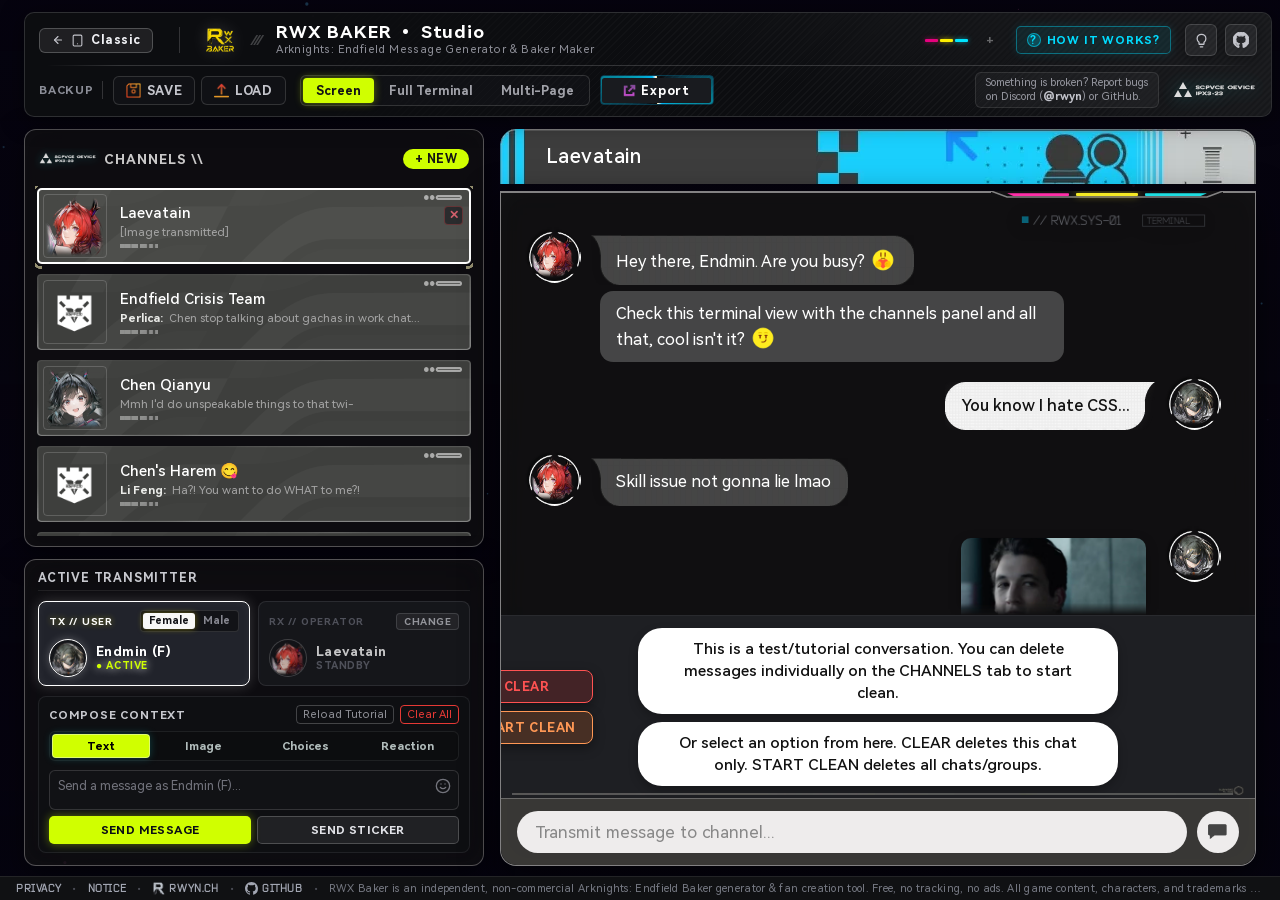
==== commit f8a0b81a: "beta 6 • fix: jrw modal - add: creator notes, seo opt, how it works & usage guide" ====
--- a/index.html
+++ b/index.html
@@ -3,9 +3,9 @@
 <head>
   <meta charset="UTF-8">
   <meta name="viewport" content="width=device-width, initial-scale=1.0">
-  <title>RWX Baker • Arknights Endfield Message Generator &amp; Baker Maker</title>
-  <meta name="description" content="Create direct/group chats and terminal transmissions with your favorite Arknights: Endfield operators. Free, private, and runs directly in your browser.">
-  <meta name="keywords" content="baker generator, endfield baker generator, baker maker, endfield baker maker, arknights baker maker, arknights endfield baker generator, arknights baker generator, baker chat generator, baker message generator, endfield message generator, endfield chat generator, endfield dialogue generator, Endfield Baker, Baker SNS, arknights endfield fan tool, Hypergryph, Gryphline, rwx baker">
+  <title>RWX Baker • Arknights Endfield Custom Baker Maker &amp; Message Generator</title>
+  <meta name="description" content="Free Arknights: Endfield Message Generator &amp; Custom Baker Maker. Create authentic in-game direct &amp; squad group chats with any operator, add Baker emojis, and export high-res PNGs.">
+  <meta name="keywords" content="endfield custom baker maker, baker maker, endfield baker maker, baker generator, endfield baker generator, baker maker, endfield baker maker, arknights baker maker, arknights endfield baker generator, arknights baker generator, baker chat generator, baker message generator, endfield message generator, endfield chat generator, endfield dialogue generator, Endfield Baker, Baker SNS, arknights endfield fan tool, Hypergryph, Gryphline, rwx baker">
   <meta name="author" content="RWyn">
   <meta name="theme-color" content="#121317">
   <link rel="canonical" href="https://baker.rwyn.ch/">
@@ -13,8 +13,8 @@
   <meta property="og:type" content="website">
   <meta property="og:url" content="https://baker.rwyn.ch/">
   <meta property="og:site_name" content="RWX Baker">
-  <meta property="og:title" content="RWX Baker • Endfield Baker Generator &amp; Arknights Chat Maker">
-  <meta property="og:description" content="Create direct/group chats and terminal transmissions with your favorite Arknights: Endfield operators. Free, private, and runs directly in your browser.">
+  <meta property="og:title" content="RWX Baker • Arknights Endfield Custom Baker Maker &amp; Message Generator">
+  <meta property="og:description" content="Free Arknights: Endfield Message Generator &amp; Custom Baker Maker. Create authentic in-game direct &amp; squad group chats with any operator, add Baker emojis, and export high-res PNGs.">
   <meta property="og:image" content="https://baker.rwyn.ch/showcase/og-preview.png?v=2">
   <meta property="og:image:width" content="1200">
   <meta property="og:image:height" content="630">
@@ -24,8 +24,8 @@
 
   <meta name="twitter:card" content="summary_large_image">
   <meta name="twitter:url" content="https://baker.rwyn.ch/">
-  <meta name="twitter:title" content="RWX Baker • Endfield Baker Generator &amp; Arknights Chat Maker">
-  <meta name="twitter:description" content="Create direct/group chats and terminal transmissions with your favorite Arknights: Endfield operators. Free, private, and runs directly in your browser.">
+  <meta name="twitter:title" content="RWX Baker • Arknights Endfield Custom Baker Maker &amp; Message Generator">
+  <meta name="twitter:description" content="Free Arknights: Endfield Message Generator &amp; Custom Baker Maker. Create authentic in-game direct &amp; squad group chats with any operator, add Baker emojis, and export high-res PNGs.">
   <meta name="twitter:image" content="https://baker.rwyn.ch/showcase/og-preview.png?v=2">
 
   <script type="application/ld+json">
@@ -60,6 +60,10 @@
           "Endfield Terminal Generator"
         ],
         "keywords": "Baker generator, Endfield Baker generator, Baker maker, Endfield Baker maker, Arknights Endfield message generator, Baker chat generator, Endfield dialogue maker, Arknights Endfield fan tool",
+        "sameAs": [
+          "https://github.com/rwxy/RWX-Baker",
+          "https://www.reddit.com/r/Endfield/s/AB5x3O7lzQ"
+        ],
         "url": "https://baker.rwyn.ch/",
         "description": "An in-browser fan tool to generate, customize, and export Arknights: Endfield Baker terminal chats, dialogues, and channels.",
         "applicationCategory": "EntertainmentApplication, MultimediaApplication",
@@ -76,15 +80,91 @@
           "price": "0",
           "priceCurrency": "USD"
         }
+      },
+      {
+        "@type": "HowTo",
+        "name": "How to Create Custom Arknights: Endfield Baker Chats",
+        "description": "Step-by-step guide to create authentic dialogue mockups, group chats, and terminal transmissions using RWX Baker (Endfield Custom Baker Maker).",
+        "image": "https://baker.rwyn.ch/showcase/og-preview.png",
+        "step": [
+          {
+            "@type": "HowToStep",
+            "position": 1,
+            "name": "Choose Your Operators and Characters",
+            "text": "Select the Endministrator (Male/Female) or any available Arknights: Endfield operator (Perlica, Chen Qianyu, Wulfgard, Avywenna, and more) to start a direct line or squad group chat."
+          },
+          {
+            "@type": "HowToStep",
+            "position": 2,
+            "name": "Write Custom Dialogue and Story Choices",
+            "text": "Type custom messages, add interactive dialogue choice pills, and assign outgoing or incoming speakers with a single tap."
+          },
+          {
+            "@type": "HowToStep",
+            "position": 3,
+            "name": "Add Baker Emojis, Stickers and Images",
+            "text": "Attach authentic in-game Baker emojis and stickers, or upload custom pictures and freely resize them on the preview canvas."
+          },
+          {
+            "@type": "HowToStep",
+            "position": 4,
+            "name": "Edit and Drag-and-Drop Reorder",
+            "text": "Click any message bubble directly in the conversation preview to edit text, swap characters, or delete. Drag bubbles across rows to reorder seamlessly."
+          },
+          {
+            "@type": "HowToStep",
+            "position": 5,
+            "name": "Export High-Resolution 2x PNG Images",
+            "text": "Download crisp 2x PNG screenshots in Screen, Full Terminal / Full Chat, or Multi-Page continuous slide format."
+          }
+        ]
+      },
+      {
+        "@type": "FAQPage",
+        "mainEntity": [
+          {
+            "@type": "Question",
+            "name": "What is RWX Baker (Arknights Endfield Message Generator & Baker Maker)?",
+            "acceptedAnswer": {
+              "@type": "Answer",
+              "text": "RWX Baker is a free, authentic web-based Arknights: Endfield message generator and Custom Baker Maker inspired by Baker, the in-game messaging app. Unlike simple chat makers, it faithfully replicates the full in-game Baker interface including multi-channel directories, squad frequencies, and operator statuses. Originally introduced on Reddit (r/Endfield) where it received over 80,000+ views and recognized across community Discord servers, it lets players craft realistic in-game conversations, story mockups, memes, and fan fiction."
+            }
+          },
+          {
+            "@type": "Question",
+            "name": "Which Arknights: Endfield operators can I add to chats?",
+            "acceptedAnswer": {
+              "@type": "Answer",
+              "text": "All released and announced Arknights: Endfield operators are available, including Endministrator (Male and Female), Perlica, Chen Qianyu, Wulfgard, Avywenna, Angelina, Xaihi, and Yvonne. You can also upload custom avatars."
+            }
+          },
+          {
+            "@type": "Question",
+            "name": "Can I create group chats and squad operations?",
+            "acceptedAnswer": {
+              "@type": "Answer",
+              "text": "Yes! You can toggle between Direct conversations and Squad Group chats with multiple operators, custom operation names, and quick speaker switching."
+            }
+          },
+          {
+            "@type": "Question",
+            "name": "Is my chat data saved and private?",
+            "acceptedAnswer": {
+              "@type": "Answer",
+              "text": "RWX Baker runs 100% client-side in your browser with zero tracking, zero server uploads, and no account required. You can also download complete JSON scenario backups to restore anytime."
+            }
+          }
+        ]
       }
     ]
   }
   </script>
 
-  <link rel="stylesheet" href="rwxbaker-css/style.css?v=20261019_v3">
-  <link rel="stylesheet" href="rwxbaker-css/terminal.css?v=20261019_v3">
+  <link rel="stylesheet" href="rwxbaker-css/style.css?v=20261027_v6">
+  <link rel="stylesheet" href="rwxbaker-css/terminal.css?v=20261027_v1">
   <link rel="icon" type="image/png" sizes="192x192" href="favicon.png">
   <link rel="apple-touch-icon" sizes="180x180" href="apple-touch-icon.png">
+  <script defer src="https://cloud.umami.is/script.js" data-website-id="c20ff310-8fca-4a27-af54-efa614b5eb21"></script>
 </head>
 <body class="terminal-standalone-page">
 
@@ -137,6 +217,11 @@
             <span class="hud-bar hud-bar-cyan"></span>
           </div>
           <span class="terminal-hud-crosshair" aria-hidden="true">+</span>
+
+          <button type="button" id="btn-how-it-works" class="terminal-how-it-works-btn" title="How It Works &amp; FAQ — Endfield Custom Baker Maker Guide">
+            <span class="how-btn-icon" aria-hidden="true">?</span>
+            <span class="how-btn-text">HOW IT WORKS?</span>
+          </button>
 
           <div class="terminal-landing-header-actions">
             <button type="button" id="btn-help-modal" class="terminal-hints-square-btn" title="Editor Tips & Shortcuts" aria-label="Editor Tips & Shortcuts">
@@ -600,13 +685,138 @@
     </div>
   </div>
 
+    <!-- HOW IT WORKS & FAQ Modal (Field Manual) -->
+  <div id="how-it-works-modal" class="help-modal-backdrop hidden" role="dialog" aria-labelledby="how-it-works-title">
+    <div class="help-modal-card how-it-works-card">
+      <div class="help-modal-header how-it-works-header">
+        <div class="help-modal-title how-modal-title-wrap">
+          <img src="rwxbaker-assets/ui/rwx-logo-R.png" alt="RWX" class="how-modal-brand-icon">
+          <span class="terminal-brand-hazard-stripes" aria-hidden="true">///</span>
+          <h3 id="how-it-works-title">HOW IT WORKS • BAKER MAKER GUIDE</h3>
+        </div>
+        <div class="how-modal-header-right">
+          <div class="terminal-hud-tricolor" aria-hidden="true">
+            <span class="hud-bar hud-bar-pink"></span>
+            <span class="hud-bar hud-bar-yellow"></span>
+            <span class="hud-bar hud-bar-cyan"></span>
+          </div>
+          <button type="button" id="btn-close-how-it-works" class="help-modal-close" aria-label="Close guide">&times;</button>
+        </div>
+      </div>
+
+      <div class="help-modal-content how-it-works-content">
+        <!-- Section 1: How It Works -->
+        <section class="how-section">
+          <div class="how-section-badge">FIELD MANUAL</div>
+          <h2 class="how-heading">How to Create Custom Arknights: Endfield Baker Chats</h2>
+          <p class="how-lead"><strong>What is RWX Baker?</strong> RWX Baker is a free, authentic in-browser <strong>Arknights: Endfield Message Generator</strong> and <strong>Custom Baker Maker</strong>. Craft custom in-game conversations, squad stories, or memes in 5 simple steps:</p>
+          
+          <ol class="how-steps-list">
+            <li class="how-step-item">
+              <div class="how-step-header">
+                <span class="how-step-num">01</span>
+                <strong>Choose Your Operators &amp; Squad:</strong>
+              </div>
+              <p>Select the Endministrator (Male or Female) or any of the 30+ available <em>Arknights: Endfield</em> operators (Perlica, Chen Qianyu, Wulfgard, Avywenna, Angelina, Xaihi, Yvonne, and more). Switch from Direct line to Squad Group Chat anytime to build multi-operator discussions.</p>
+            </li>
+            <li class="how-step-item">
+              <div class="how-step-header">
+                <span class="how-step-num">02</span>
+                <strong>Write Custom Dialogue &amp; Story Choices:</strong>
+              </div>
+              <p>Type your messages in the compose bar, add interactive dialogue choice pills, and easily swap who is speaking with a single click on active transmitter chips. Just a single click!</p>
+            </li>
+            <li class="how-step-item">
+              <div class="how-step-header">
+                <span class="how-step-num">03</span>
+                <strong>Add Baker Emojis, Stickers &amp; Pictures:</strong>
+              </div>
+              <p>Express characters with authentic game-styled Baker emojis, stickers, and status stamps (like "Typing..." or "Went offline"). Upload custom pictures and drag their corner handle to freely resize them.</p>
+            </li>
+            <li class="how-step-item">
+              <div class="how-step-header">
+                <span class="how-step-num">04</span>
+                <strong>Click to Edit &amp; Drag-and-Drop Reorder:</strong>
+              </div>
+              <p>Click any message bubble directly in the conversation preview to edit text, swap characters, or delete. Grab and drag bubbles across rows to reorder in real-time.</p>
+            </li>
+            <li class="how-step-item">
+              <div class="how-step-header">
+                <span class="how-step-num">05</span>
+                <strong>Export High-Resolution 2x PNG Images:</strong>
+              </div>
+              <p>Select your export mode: <em>Screen</em> (visible viewport), <em>Full Terminal / Full Chat</em> (complete long transmission at crisp 2x resolution), or <em>Multi-Page</em> (sequential numbered slides with continuity overlap). Click Export to save your image instantly!</p>
+            </li>
+          </ol>
+        </section>
+
+        <!-- Section 2: Questions & FAQ -->
+        <section class="how-section faq-section">
+          <div class="how-section-badge">FAQ</div>
+          <h2 class="how-heading">Frequently Asked Questions</h2>
+          
+                    <div class="faq-item">
+            <h3 class="faq-q">What is RWX Baker (Arknights Endfield Message Generator &amp; Baker Maker)?</h3>
+            <p class="faq-a">RWX Baker is an authentic, free fan-made Arknights: Endfield message generator and dialogue maker designed after "Baker", the in-game messenger app in <em>Arknights: Endfield</em>. Unlike basic bubble chat tools, it faithfully replicates the full in-game Baker interface&mdash;including multi-channel directories, squad frequencies, active operator statuses, and tactile Endfield HUD elements. Originally introduced on Reddit (<a href="https://www.reddit.com/r/Endfield/s/AB5x3O7lzQ" target="_blank" rel="noopener noreferrer">r/Endfield</a>) where it garnered over 80,000+ views, and widely used across community Discord servers for storytelling and memes, RWX Baker lets players create high-fidelity dialogue mockups directly in their browser without any installation.</p>
+          </div>
+
+          <div class="faq-item">
+            <h3 class="faq-q">Which Arknights: Endfield operators can I use?</h3>
+            <p class="faq-a">All released characters are supported, including Endministrator (M &amp; F), all operators and even NPCs! You can also upload custom avatars and set custom names. All new operators and NPCs will be added as they are released!</p>
+          </div>
+
+          <div class="faq-item">
+            <h3 class="faq-q">Can I create group chats with multiple characters?</h3>
+            <p class="faq-a">Yes! You can toggle any channel to Group mode, assign squad units, set custom operation names, and switch active speakers seamlessly. You can send messages, images, stickers and add reaction emojis to messages too, just like the in-game Baker app!</p>
+          </div>
+
+          <div class="faq-item">
+            <h3 class="faq-q">Is my chat saved and private?</h3>
+            <p class="faq-a">Yes. RWX Baker works 100% locally inside your browser. No messages, images, or chat logs are ever uploaded to a remote server. You can also click <code>SAVE</code> to download a complete JSON backup and restore it anytime by dragging and dropping the file onto the window.</p>
+          </div>
+
+          <div class="faq-item">
+            <h3 class="faq-q">Is it completely free?</h3>
+            <p class="faq-a">Yes! RWX Baker is completely free, non-commercial, and open source with zero advertisements, zero paywalls, and zero tracking cookies. By fans, for fans!</p>
+          </div>
+        </section>
+
+        <!-- Section 3: Creator's Note -->
+        <section class="how-section creator-note-section">
+          <div class="how-creator-box">
+            <div class="how-creator-header">
+              <span class="how-creator-badge">CREATOR'S NOTE</span>
+              <span class="how-creator-author">Crafted with passion by <strong>Rwyn</strong></span>
+            </div>
+            <p class="how-creator-text">
+              "RWX Baker is a project born out of my eternal love for Arknights: Endfield. As a day 1 player, it’s fair to say that Endfield is my comfort game at this point. The Arknights universe had a big impact on me, just as it did on everyone else, but Endfield’s environment design, music, everything about it... brings me such peace that I constantly feel the urge to do something for the community, as if I should give something back for this game I received for free. It’s truly a unique kind of love... I did my best and created a Baker interface that’s an exact replica of the one in the game. I hope you’ll create your own dialogues and have fun with it. I’d like to extend my eternal gratitude to everyone who uses RWX Baker, speaks highly of it on platforms like Reddit and Discord, and shares their memes and mock-up conversations with the entire community... and of course, to HYPERGRYPH for creating this universe, that I hold so dear in my heart."
+            </p>
+            <div class="how-creator-footer">
+              <a href="https://github.com/rwynx/RWX-Baker" target="_blank" rel="noopener noreferrer" class="how-creator-link">
+                <svg viewBox="0 0 16 16" width="14" height="14" fill="currentColor" aria-hidden="true"><path d="M8 0C3.58 0 0 3.58 0 8c0 3.54 2.29 6.53 5.47 7.59.4.07.55-.17.55-.38 0-.19-.01-.82-.01-1.49-2.01.37-2.53-.49-2.69-.94-.09-.23-.48-.94-.82-1.13-.28-.15-.68-.52-.01-.53.63-.01 1.08.58 1.23.82.72 1.21 1.87.87 2.33.66.07-.52.28-.87.51-1.07-1.78-.2-3.64-.89-3.64-3.95 0-.87.31-1.59.82-2.15-.08-.2-.36-1.02.08-2.12 0 0 .67-.21 2.2.82.64-.18 1.32-.27 2-.27.68 0 1.36.09 2 .27 1.53-1.04 2.2-.82 2.2-.82.44 1.1.16 1.92.08 2.12.51.56.82 1.27.82 2.15 0 3.07-1.87 3.75-3.65 3.95.29.25.54.73.54 1.48 0 1.07-.01 1.93-.01 2.2 0 .21.15.46.55.38A8.013 8.013 0 0016 8c0-4.42-3.58-8-8-8z"></path></svg>
+                <span>GitHub Source</span>
+              </a>
+              <span class="how-creator-dot">•</span>
+              <a href="https://rwyn.ch" target="_blank" rel="noopener noreferrer" class="how-creator-link">rwyn.ch</a>
+            </div>
+          </div>
+        </section>
+      </div>
+
+      <div class="help-modal-footer how-it-works-footer">
+        <span class="how-footer-note">RWX BAKER • ARKNIGHTS: ENDFIELD CUSTOM BAKER MAKER / MESSAGE GENERATOR</span>
+        <button type="button" id="btn-close-how-it-works-bottom" class="help-nav-btn how-got-it-btn">GOT IT</button>
+      </div>
+    </div>
+  </div>
+
   <!-- HINTS Modal -->
-  <div id="help-modal" class="help-modal-backdrop hidden" aria-hidden="true">
+  <div id="help-modal" class="help-modal-backdrop hidden" role="dialog" aria-labelledby="help-modal-title">
     <div class="help-modal-card">
       <div class="help-modal-header">
         <div class="help-modal-title">
           <span class="help-modal-icon">💡</span>
-          <h3>TIPS &amp; TRANSMISSION SHORTCUTS</h3>
+          <h3 id="help-modal-title">TIPS &amp; TRANSMISSION SHORTCUTS</h3>
         </div>
         <button type="button" id="btn-close-help" class="help-modal-close" aria-label="Close tips">&times;</button>
       </div>
@@ -728,7 +938,7 @@
   <script src="rwxbaker-assets/templates/terminal-template.js?v=20261018_v2"></script>
   <script src="rwxbaker-js/tutorial-template.js?v=20261018_v2"></script>
   <script src="rwxbaker-js/characters.js?v=20261018_v2"></script>
-  <script src="rwxbaker-js/terminal.js?v=20261019_v2"></script>
+  <script src="rwxbaker-js/terminal.js?v=20261027_v1"></script>
 </body>
 </html>
 
--- a/rwxbaker-css/style.css
+++ b/rwxbaker-css/style.css
@@ -657,6 +657,14 @@
   overflow: hidden;
   box-shadow: 0 8px 24px rgba(0, 0, 0, 0.4);
   transform: translate(var(--editor-panel-position-x), var(--editor-panel-position-y));
+}
+
+
+.panel-header-actions {
+  display: flex;
+  align-items: center;
+  gap: 8px;
+  flex-shrink: 0;
 }
 
 .panel-header {
@@ -3369,6 +3377,281 @@
   display: none !important;
 }
 
+/* ==========================================================================
+   HOW IT WORKS & FIELD MANUAL MODAL + BUTTONS
+   ========================================================================== */
+
+/* Top header buttons */
+.terminal-how-it-works-btn {
+  display: inline-flex;
+  align-items: center;
+  gap: 6px;
+  background: rgba(0, 220, 255, 0.08);
+  border: 1px solid rgba(0, 220, 255, 0.4);
+  border-radius: 5px;
+  color: #00dcff;
+  font-family: "Bender", "HarmonyOS Sans", sans-serif;
+  font-size: 0.72rem;
+  font-weight: bold;
+  letter-spacing: 0.8px;
+  padding: 4px 10px;
+  cursor: pointer;
+  transition: all 0.2s cubic-bezier(0.16, 1, 0.3, 1);
+  height: 28px;
+  box-shadow: 0 0 10px rgba(0, 220, 255, 0.12);
+  margin-right: 4px;
+}
+
+.terminal-how-it-works-btn:hover {
+  background: rgba(0, 220, 255, 0.22);
+  border-color: #00dcff;
+  color: #ffffff;
+  box-shadow: 0 0 16px rgba(0, 220, 255, 0.45);
+  transform: translateY(-1px);
+}
+
+.terminal-how-it-works-btn .how-btn-icon {
+  display: inline-flex;
+  align-items: center;
+  justify-content: center;
+  width: 14px;
+  height: 14px;
+  border-radius: 50%;
+  background: rgba(0, 220, 255, 0.2);
+  border: 1px solid rgba(0, 220, 255, 0.6);
+  font-size: 0.65rem;
+  font-weight: 900;
+  color: #00dcff;
+  transition: all 0.2s ease;
+}
+
+.terminal-how-it-works-btn:hover .how-btn-icon {
+  background: #00dcff;
+  color: #07050f;
+  border-color: #00dcff;
+}
+
+.classic-how-it-works-btn {
+  display: inline-flex;
+  align-items: center;
+  gap: 6px;
+  background: rgba(0, 220, 255, 0.08);
+  border: 1px solid rgba(0, 220, 255, 0.35);
+  border-radius: 6px;
+  color: #00dcff;
+  font-family: "Bender", "HarmonyOS Sans", sans-serif;
+  font-size: 0.75rem;
+  font-weight: bold;
+  letter-spacing: 0.8px;
+  padding: 0 10px;
+  cursor: pointer;
+  transition: all 0.2s ease;
+  height: 32px;
+  box-sizing: border-box;
+}
+
+.classic-how-it-works-btn:hover {
+  background: rgba(0, 220, 255, 0.25);
+  border-color: #00dcff;
+  color: #ffffff;
+  box-shadow: 0 0 10px rgba(0, 220, 255, 0.3);
+}
+
+.classic-how-it-works-btn .how-btn-icon {
+  display: inline-flex;
+  align-items: center;
+  justify-content: center;
+  width: 14px;
+  height: 14px;
+  border-radius: 50%;
+  background: rgba(0, 220, 255, 0.2);
+  border: 1px solid rgba(0, 220, 255, 0.5);
+  font-size: 0.65rem;
+  font-weight: 900;
+  color: #00dcff;
+}
+
+/* Modal Content Styles */
+.how-it-works-card {
+  max-width: 615px;
+  max-height: 85vh;
+}
+
+.how-it-works-content {
+  padding: 16px 20px;
+  display: flex;
+  flex-direction: column;
+  gap: 20px;
+  overflow-y: auto;
+}
+
+.how-section {
+  display: flex;
+  flex-direction: column;
+  gap: 12px;
+}
+
+.how-section-badge {
+  display: inline-block;
+  align-self: flex-start;
+  font-family: "Bender", monospace, sans-serif;
+  font-size: 0.65rem;
+  font-weight: bold;
+  letter-spacing: 1.5px;
+  color: var(--color-accent-cyan, #00dcff);
+  background: rgba(0, 220, 255, 0.1);
+  border: 1px solid rgba(0, 220, 255, 0.3);
+  border-radius: 3px;
+  padding: 2px 7px;
+}
+
+.how-heading {
+  font-family: "Bender", "HarmonyOS Sans", sans-serif;
+  font-size: 1.05rem;
+  font-weight: bold;
+  letter-spacing: 0.5px;
+  color: #ffffff;
+  margin: 0;
+  line-height: 1.3;
+}
+
+.how-lead {
+  font-size: 0.82rem;
+  color: #b0b4be;
+  line-height: 1.5;
+  margin: 0;
+}
+
+.how-lead strong {
+  color: #ffffff;
+}
+
+.how-steps-list {
+  list-style: none;
+  padding: 0;
+  margin: 0;
+  display: flex;
+  flex-direction: column;
+  gap: 10px;
+}
+
+.how-step-item {
+  background: #17181b;
+  border: 1px solid #2b2c31;
+  border-radius: 6px;
+  padding: 11px 14px;
+  display: flex;
+  flex-direction: column;
+  gap: 5px;
+  transition: border-color 0.15s ease;
+}
+
+.how-step-item:hover {
+  border-color: #3d414d;
+}
+
+.how-step-header {
+  display: flex;
+  align-items: center;
+  gap: 8px;
+  font-size: 0.85rem;
+  color: #ffffff;
+}
+
+.how-step-num {
+  font-family: "Bender", monospace;
+  font-size: 0.72rem;
+  font-weight: bold;
+  color: var(--color-accent-cyan, #00dcff);
+  background: rgba(0, 220, 255, 0.12);
+  border: 1px solid rgba(0, 220, 255, 0.25);
+  padding: 1px 6px;
+  border-radius: 3px;
+}
+
+.how-step-item p {
+  font-size: 0.78rem;
+  color: #9ba0aa;
+  line-height: 1.45;
+  margin: 0;
+}
+
+.how-step-item p em {
+  color: var(--color-accent-cyan, #00dcff);
+  font-style: normal;
+}
+
+.faq-section {
+  border-top: 1px solid #2e3037;
+  padding-top: 18px;
+}
+
+.faq-item {
+  background: #17181b;
+  border: 1px solid #28292e;
+  border-radius: 6px;
+  padding: 11px 14px;
+  display: flex;
+  flex-direction: column;
+  gap: 6px;
+  transition: border-color 0.15s ease;
+}
+
+.faq-item:hover {
+  border-color: #393c46;
+}
+
+.faq-q {
+  font-family: "Bender", "HarmonyOS Sans", sans-serif;
+  font-size: 0.84rem;
+  font-weight: bold;
+  color: #f0f2f8;
+  margin: 0;
+  letter-spacing: 0.3px;
+}
+
+.faq-a {
+  font-size: 0.78rem;
+  color: #9ba0aa;
+  line-height: 1.45;
+  margin: 0;
+}
+
+.faq-a code {
+  background: #25272c;
+  padding: 1px 5px;
+  border-radius: 3px;
+  color: var(--color-accent-cyan, #00dcff);
+  font-size: 0.75rem;
+}
+
+.how-it-works-footer {
+  justify-content: space-between;
+}
+
+.how-footer-note {
+  font-family: "Bender", monospace;
+  font-size: 0.65rem;
+  letter-spacing: 1px;
+  color: #6b707d;
+}
+
+.how-got-it-btn {
+  background: var(--color-accent-cyan, #00dcff);
+  color: #07050f;
+  border-color: var(--color-accent-cyan, #00dcff);
+  font-weight: bold;
+  letter-spacing: 1px;
+  padding: 6px 18px;
+}
+
+.how-got-it-btn:hover {
+  background: #4ae8ff;
+  color: #000000;
+  box-shadow: 0 0 14px rgba(0, 220, 255, 0.6);
+  border-color: #4ae8ff;
+}
+
 
 /* legal footer bar */
 .app-global-footer {
@@ -4102,3 +4385,199 @@
 
 
 
+
+.faq-a a {
+  color: #00d2ff;
+  text-decoration: underline;
+  text-underline-offset: 3px;
+  font-weight: 500;
+  transition: color 0.15s ease;
+}
+.faq-a a:hover {
+  color: #ffffff;
+}
+
+/* HUD Tricolor Bars (Terminal & Modals) */
+.terminal-hud-tricolor {
+  display: inline-flex;
+  align-items: center;
+  gap: 2px;
+  height: 3px;
+  margin-right: 4px;
+}
+
+.terminal-hud-tricolor .hud-bar {
+  height: 3px;
+  border-radius: 1px;
+  display: inline-block;
+}
+
+.terminal-hud-tricolor .hud-bar-pink {
+  width: 13px;
+  background: #e6007e;
+  box-shadow: 0 0 5px rgba(230, 0, 126, 0.65);
+}
+
+.terminal-hud-tricolor .hud-bar-yellow {
+  width: 13px;
+  background: #ffef00;
+  box-shadow: 0 0 5px rgba(255, 239, 0, 0.65);
+}
+
+.terminal-hud-tricolor .hud-bar-cyan {
+  width: 13px;
+  background: #00e5ff;
+  box-shadow: 0 0 5px rgba(0, 229, 255, 0.65);
+}
+
+/* How It Works Modal Header Decorators */
+.how-it-works-header {
+  display: flex;
+  align-items: center;
+  justify-content: space-between;
+  gap: 12px;
+}
+
+.how-modal-title-wrap {
+  display: flex;
+  align-items: center;
+  gap: 10px;
+  flex: 1 1 auto;
+  min-width: 0;
+}
+
+.how-modal-deco-mark {
+  height: 12px;
+  width: auto;
+  object-fit: contain;
+  opacity: 0.85;
+  filter: drop-shadow(0 0 4px rgba(29, 221, 225, 0.45));
+  user-select: none;
+  pointer-events: none;
+  flex-shrink: 0;
+}
+
+.how-modal-brand-icon {
+  width: 22px;
+  height: 22px;
+  object-fit: contain;
+  filter: drop-shadow(0 0 6px rgba(208, 255, 0, 0.45));
+  flex-shrink: 0;
+}
+
+.how-modal-header-right {
+  display: flex;
+  align-items: center;
+  gap: 12px;
+  flex-shrink: 0;
+}
+
+@media (max-width: 520px) {
+  .how-modal-deco-mark {
+    display: none;
+  }
+  .how-it-works-header .terminal-hud-tricolor {
+    display: none;
+  }
+  .how-modal-title-wrap h3 {
+    font-size: 0.92rem;
+  }
+}
+
+/* Hazard Stripes Accent */
+.terminal-brand-hazard-stripes {
+  font-family: 'Bender', var(--font-sans);
+  font-size: 0.85rem;
+  font-weight: 900;
+  font-style: italic;
+  letter-spacing: -2px;
+  color: rgba(255, 255, 255, 0.28);
+  user-select: none;
+  margin-left: 1px;
+  margin-right: 2px;
+  align-self: center;
+}
+
+/* Creator Note Box */
+.creator-note-section {
+  margin-top: 24px;
+}
+
+.how-creator-box {
+  background: rgba(18, 20, 26, 0.75);
+  border: 1px solid rgba(255, 255, 255, 0.12);
+  border-left: 3px solid #d0ff00;
+  border-radius: 8px;
+  padding: 16px 18px;
+  display: flex;
+  flex-direction: column;
+  gap: 10px;
+}
+
+.how-creator-header {
+  display: flex;
+  align-items: center;
+  justify-content: space-between;
+  gap: 10px;
+  flex-wrap: wrap;
+}
+
+.how-creator-badge {
+  font-family: 'Bender', var(--font-sans);
+  font-size: 0.65rem;
+  font-weight: 800;
+  letter-spacing: 1px;
+  color: #d0ff00;
+  background: rgba(255, 239, 0, 0.12);
+  border: 1px solid rgba(255, 239, 0, 0.3);
+  border-radius: 3px;
+  padding: 2px 6px;
+}
+
+.how-creator-author {
+  font-family: 'Bender', var(--font-sans);
+  font-size: 0.72rem;
+  color: #a4a5b0;
+  letter-spacing: 0.5px;
+}
+
+.how-creator-author strong {
+  color: #ffffff;
+}
+
+.how-creator-text {
+  font-size: 0.85rem;
+  line-height: 1.55;
+  color: #d1d2dc;
+  font-style: italic;
+  margin: 0;
+}
+
+.how-creator-footer {
+  display: flex;
+  align-items: center;
+  gap: 10px;
+  font-family: 'Bender', var(--font-sans);
+  font-size: 0.75rem;
+  margin-top: 4px;
+  padding-top: 8px;
+  border-top: 1px dashed rgba(255, 255, 255, 0.1);
+}
+
+.how-creator-link {
+  display: inline-flex;
+  align-items: center;
+  gap: 5px;
+  color: #00d2ff;
+  text-decoration: none;
+  transition: color 0.15s ease;
+}
+
+.how-creator-link:hover {
+  color: #ffffff;
+  text-decoration: underline;
+}
+
+.how-creator-dot {
+  color: rgba(255, 255, 255, 0.3);
+}
--- a/rwxbaker-css/terminal.css
+++ b/rwxbaker-css/terminal.css
@@ -671,7 +671,7 @@
   font-family: var(--font-mono);
   font-size: 11px;
   font-weight: 700;
-  margin-right: 8px;
+  margin-right: 12px;
   line-height: 1;
   user-select: none;
 }
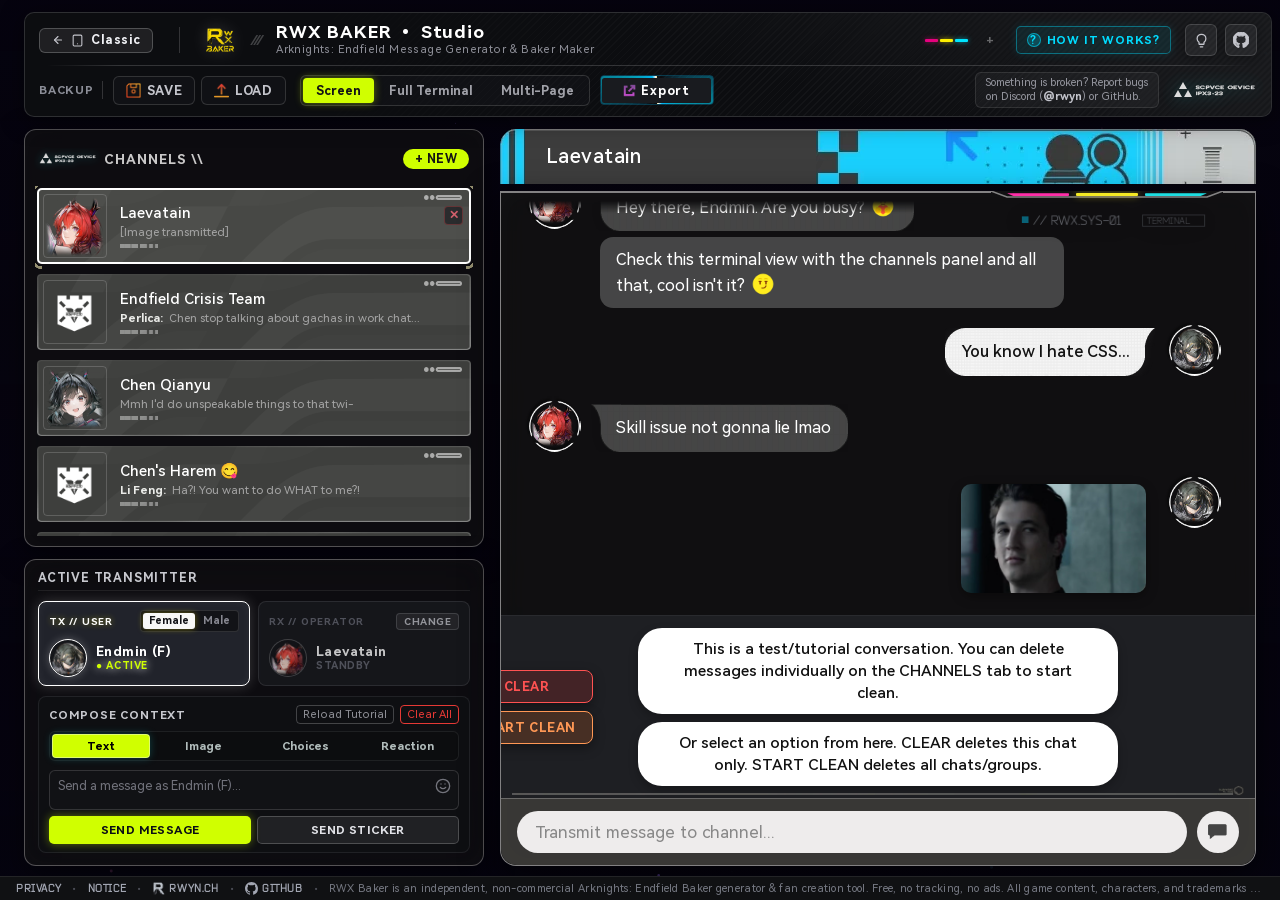
==== commit 7b2eb059: "beta 6 • fix: jrw modal - add: creator notes, seo opt, how it works & usage guide" ====
--- a/index.html
+++ b/index.html
@@ -709,7 +709,7 @@
         <section class="how-section">
           <div class="how-section-badge">FIELD MANUAL</div>
           <h2 class="how-heading">How to Create Custom Arknights: Endfield Baker Chats</h2>
-          <p class="how-lead"><strong>What is RWX Baker?</strong> RWX Baker is a free, authentic in-browser <strong>Arknights: Endfield Message Generator</strong> and <strong>Custom Baker Maker</strong>. Craft custom in-game conversations, squad stories, or memes in 5 simple steps:</p>
+          <p class="how-lead"><strong>What is RWX Baker?</strong> RWX Baker is a free, authentic in-browser <strong>Arknights: Endfield Message Generator</strong> and <strong>Custom Baker Maker</strong>. It replicates the full in-game Baker interface, including multi-channel layout! Craft custom in-game conversations, squad stories, or memes in 5 simple steps:</p>
           
           <ol class="how-steps-list">
             <li class="how-step-item">
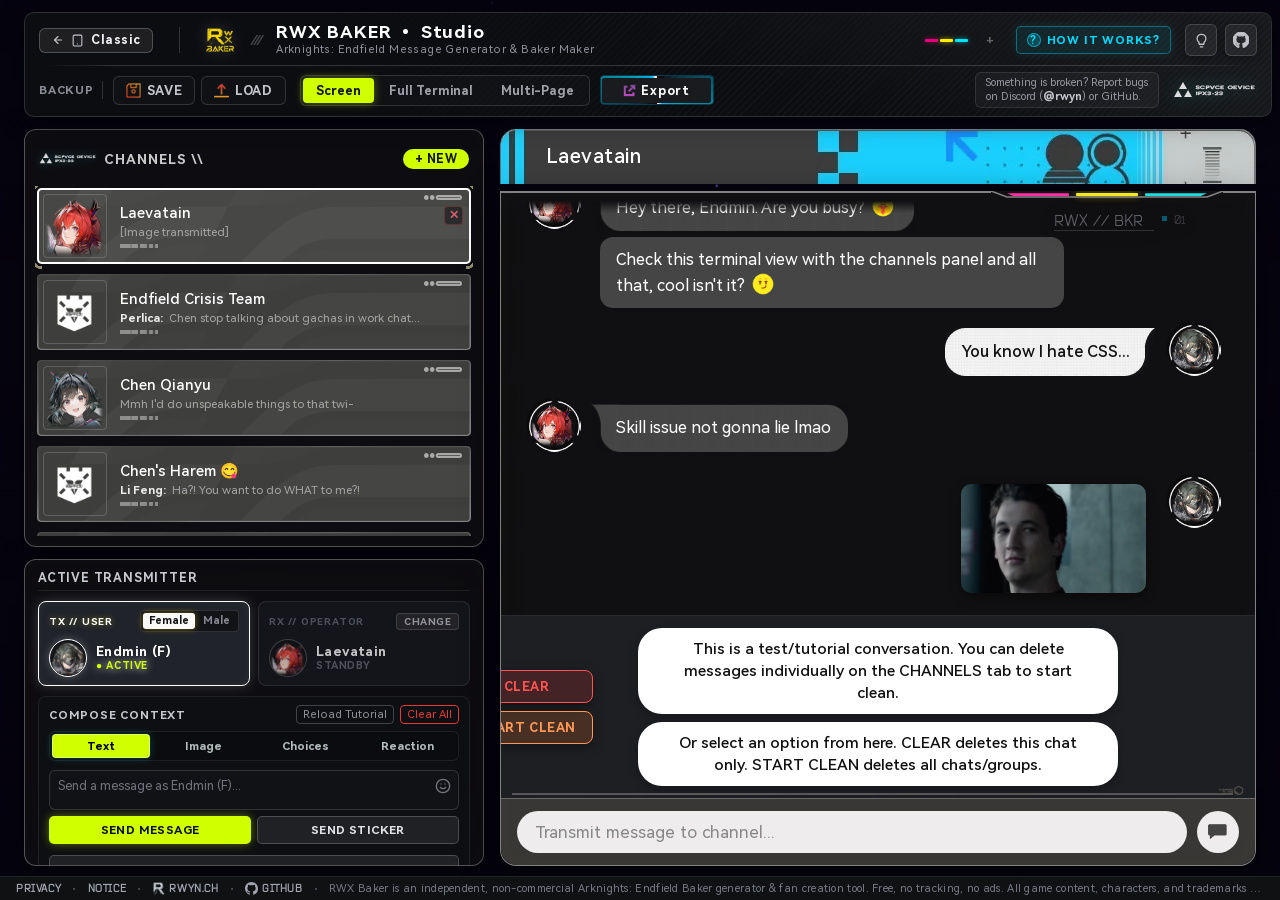
==== commit a433bf4a: "beta 7 • add: system status & offline/online transmission events" ====
--- a/index.html
+++ b/index.html
@@ -160,7 +160,7 @@
   }
   </script>
 
-  <link rel="stylesheet" href="rwxbaker-css/style.css?v=20261027_v6">
+  <link rel="stylesheet" href="rwxbaker-css/style.css?v=20261028_v6">
   <link rel="stylesheet" href="rwxbaker-css/terminal.css?v=20261027_v1">
   <link rel="icon" type="image/png" sizes="192x192" href="favicon.png">
   <link rel="apple-touch-icon" sizes="180x180" href="apple-touch-icon.png">
@@ -407,6 +407,25 @@
                 <button type="button" id="btn-terminal-context-stickers-toggle" class="terminal-action-btn secondary">
                   <span>Send Sticker</span>
                 </button>
+              </div>
+
+              <div class="terminal-status-popover-container" id="terminal-status-popover-container">
+                <button type="button" id="btn-terminal-status-toggle" class="terminal-action-btn secondary status-trigger-btn" title="Insert an Online/Offline or Group status event">
+                  <span class="status-trigger-icon" aria-hidden="true"><svg viewBox="0 0 24 24" width="14" height="14" fill="none" stroke="currentColor" stroke-width="2" stroke-linecap="round" stroke-linejoin="round" class="status-btn-svg"><path d="M4.93 19.07a10 10 0 0 1 0-14.14"></path><path d="M7.76 16.24a6 6 0 0 1 0-8.48"></path><circle cx="12" cy="12" r="2" fill="currentColor"></circle><path d="M16.24 7.76a6 6 0 0 1 0 8.48"></path><path d="M19.07 4.93a10 10 0 0 1 0 14.14"></path></svg></span>
+                  <span>System Status Event</span>
+                  <span class="status-trigger-arrow">&#x25BE;</span>
+                </button>
+                <div id="terminal-status-popover-menu" class="status-popover-menu hidden">
+                  <div class="status-popover-header">
+                    <span class="status-popover-title">SYSTEM STATUS // TRANSMISSION</span>
+                    <button type="button" id="btn-close-terminal-status-popover" class="status-popover-close" title="Close" aria-label="Close status menu">&times;</button>
+                  </div>
+                  <div id="terminal-status-presets-list" class="status-presets-list"></div>
+                  <div class="status-custom-row">
+                    <input type="text" id="input-terminal-custom-status" class="status-custom-input" placeholder="Type custom status..." autocomplete="off">
+                    <button type="button" id="btn-terminal-send-custom-status" class="status-custom-send-btn">SEND</button>
+                  </div>
+                </div>
               </div>
 
               <div id="terminal-stickers-palette" class="terminal-stickers-palette hidden">
@@ -938,7 +957,7 @@
   <script src="rwxbaker-assets/templates/terminal-template.js?v=20261018_v2"></script>
   <script src="rwxbaker-js/tutorial-template.js?v=20261018_v2"></script>
   <script src="rwxbaker-js/characters.js?v=20261018_v2"></script>
-  <script src="rwxbaker-js/terminal.js?v=20261027_v1"></script>
+  <script src="rwxbaker-js/terminal.js?v=20261028_v6"></script>
 </body>
 </html>
 
--- a/rwxbaker-css/style.css
+++ b/rwxbaker-css/style.css
@@ -4581,3 +4581,386 @@
 .how-creator-dot {
   color: rgba(255, 255, 255, 0.3);
 }
+
+/* ==========================================================================
+   STATUS & SYSTEM EVENT ROW (Offline/Online/Joined/Left)
+   ========================================================================== */
+
+.message-status-row {
+  display: flex;
+  align-items: center;
+  justify-content: center;
+  width: 100%;
+  margin: 12px 0;
+  padding: 0 14px;
+  box-sizing: border-box;
+  user-select: none;
+  cursor: pointer;
+  position: relative;
+  transition: transform 0.15s ease, opacity 0.15s ease;
+}
+
+.message-status-row.drop-above::before {
+  content: "";
+  position: absolute;
+  top: -6px;
+  left: 0;
+  right: 0;
+  height: 3px;
+  background: var(--color-accent-cyan, #00d2ff);
+  border-radius: 2px;
+  box-shadow: 0 0 10px var(--color-accent-cyan, #00d2ff);
+  pointer-events: none;
+  z-index: 30;
+}
+
+.message-status-row.drop-below::after {
+  content: "";
+  position: absolute;
+  bottom: -6px;
+  left: 0;
+  right: 0;
+  height: 3px;
+  background: var(--color-accent-cyan, #00d2ff);
+  border-radius: 2px;
+  box-shadow: 0 0 10px var(--color-accent-cyan, #00d2ff);
+  pointer-events: none;
+  z-index: 30;
+}
+
+.message-status-row:hover .status-pill {
+  border-color: rgba(0, 210, 255, 0.45);
+  box-shadow: 0 0 10px rgba(0, 210, 255, 0.2);
+  transform: scale(1.02);
+}
+
+.message-status-row.selected .status-pill {
+  border-color: var(--color-accent-cyan, #00d2ff);
+  background: rgba(0, 210, 255, 0.14);
+  box-shadow: 0 0 14px rgba(0, 210, 255, 0.45);
+}
+
+.status-line {
+  flex: 1 1 0;
+  height: 1px;
+  pointer-events: none;
+}
+
+.status-line-left {
+  background: linear-gradient(to left, rgba(255, 255, 255, 0.32) 0%, rgba(255, 255, 255, 0.08) 50%, transparent 100%);
+}
+
+.status-line-right {
+  background: linear-gradient(to right, rgba(255, 255, 255, 0.32) 0%, rgba(255, 255, 255, 0.08) 50%, transparent 100%);
+}
+
+.status-pill {
+  display: inline-flex;
+  align-items: center;
+  justify-content: center;
+  padding: 4px 14px;
+  margin: 0 10px;
+  background: rgba(20, 22, 28, 0.88);
+  border: 1px solid rgba(255, 255, 255, 0.18);
+  border-radius: 9999px;
+  box-shadow: 0 2px 10px rgba(0, 0, 0, 0.55);
+  backdrop-filter: blur(6px);
+  -webkit-backdrop-filter: blur(6px);
+  max-width: 82%;
+  flex-shrink: 0;
+  transition: all 0.15s ease;
+}
+
+.status-text {
+  font-family: 'HarmonyOS Sans', 'Bender', var(--font-sans);
+  font-size: 0.72rem;
+  font-weight: 500;
+  color: #9c9da8;
+  letter-spacing: 0.3px;
+  text-align: center;
+  line-height: 1.3;
+}
+
+/* Guard: Export mode neutralizer for selection */
+.is-exporting .message-status-row.selected .status-pill,
+#phone-frame.is-exporting .message-status-row.selected .status-pill {
+  border-color: rgba(255, 255, 255, 0.18) !important;
+  box-shadow: 0 2px 10px rgba(0, 0, 0, 0.55) !important;
+  background: rgba(20, 22, 28, 0.88) !important;
+}
+
+/* ==========================================================================
+   COMPOSE ACTIONS GRID & STATUS POPOVER (Classic & Terminal)
+   ========================================================================== */
+
+.compose-actions-grid {
+  display: grid;
+  grid-template-columns: 1fr 1fr;
+  gap: 6px;
+  width: 100%;
+}
+
+.status-popover-container,
+.terminal-status-popover-container {
+  position: relative;
+  width: 100%;
+  margin-top: 5px;
+}
+
+/* Classic & Base Status Trigger Button (Unified Cyan-Blue) */
+.status-trigger-btn {
+  width: 100%;
+  display: flex;
+  align-items: center;
+  justify-content: center;
+  gap: 8px;
+  padding: 8px 12px;
+  background-color: var(--color-accent-cyan, #00d2ff);
+  color: #0d1117;
+  font-family: var(--font-sans);
+  font-size: 0.85rem;
+  font-weight: bold;
+  border: none;
+  border-radius: 4px;
+  cursor: pointer;
+  letter-spacing: 0.4px;
+  transition: opacity 0.15s ease, box-shadow 0.15s ease;
+}
+
+.status-trigger-btn:hover {
+  opacity: 0.92;
+  box-shadow: 0 0 12px rgba(0, 210, 255, 0.45);
+}
+
+/* Terminal Mode specific button styling */
+.terminal-status-popover-container .status-trigger-btn {
+  background: rgba(0, 210, 255, 0.12);
+  border: 1px solid rgba(0, 210, 255, 0.38);
+  color: #00d2ff;
+  font-family: 'Bender', var(--font-sans);
+  border-radius: 5px;
+  font-size: 0.74rem;
+  font-weight: 700;
+  letter-spacing: 0.4px;
+  padding: 6px 10px;
+}
+
+.terminal-status-popover-container .status-trigger-btn:hover {
+  background: rgba(0, 210, 255, 0.22);
+  border-color: #00d2ff;
+  color: #ffffff;
+  box-shadow: 0 0 12px rgba(0, 210, 255, 0.35);
+  opacity: 1;
+}
+
+.status-trigger-icon {
+  display: inline-flex;
+  align-items: center;
+  justify-content: center;
+  line-height: 1;
+  position: relative;
+  top: 0.8px;
+}
+
+.status-trigger-arrow {
+  font-size: 0.72rem;
+  margin-left: 2px;
+  position: relative;
+  top: 1px;
+  transition: transform 0.2s ease;
+}
+
+.status-popover-container.open .status-trigger-arrow,
+.terminal-status-popover-container.open .status-trigger-arrow {
+  transform: rotate(180deg);
+}
+
+/* Speech Balloon Popover (Opens Upward with tail pointer) */
+.status-popover-menu {
+  position: absolute;
+  bottom: calc(100% + 10px);
+  top: auto;
+  left: 0;
+  right: 0;
+  z-index: 150;
+  background: rgba(18, 20, 26, 0.97);
+  border: 1px solid rgba(0, 210, 255, 0.35);
+  border-radius: 8px;
+  box-shadow: 0 -8px 28px rgba(0, 0, 0, 0.8), 0 0 16px rgba(0, 210, 255, 0.2);
+  backdrop-filter: blur(14px);
+  -webkit-backdrop-filter: blur(14px);
+  padding: 10px;
+  display: flex;
+  flex-direction: column;
+  gap: 8px;
+  animation: statusBubbleUp 0.18s cubic-bezier(0.16, 1, 0.3, 1);
+}
+
+.status-popover-menu.hidden {
+  display: none !important;
+}
+
+/* Speech balloon triangle tail */
+.status-popover-menu::before {
+  content: "";
+  position: absolute;
+  bottom: -9px;
+  left: 50%;
+  transform: translateX(-50%);
+  border-width: 9px 9px 0 9px;
+  border-style: solid;
+  border-color: rgba(0, 210, 255, 0.35) transparent transparent transparent;
+}
+
+.status-popover-menu::after {
+  content: "";
+  position: absolute;
+  bottom: -8px;
+  left: 50%;
+  transform: translateX(-50%);
+  border-width: 8px 8px 0 8px;
+  border-style: solid;
+  border-color: rgba(18, 20, 26, 0.98) transparent transparent transparent;
+}
+
+@keyframes statusBubbleUp {
+  from {
+    opacity: 0;
+    transform: translateY(8px) scale(0.97);
+  }
+  to {
+    opacity: 1;
+    transform: translateY(0) scale(1);
+  }
+}
+
+.status-popover-header {
+  display: flex;
+  align-items: center;
+  justify-content: space-between;
+  padding-bottom: 6px;
+  border-bottom: 1px solid rgba(255, 255, 255, 0.1);
+}
+
+.status-popover-title {
+  font-family: 'Bender', var(--font-sans);
+  font-size: 0.68rem;
+  font-weight: 800;
+  color: #ffffff;
+  letter-spacing: 0.8px;
+}
+
+.status-popover-close {
+  background: transparent;
+  border: none;
+  color: #8c8d96;
+  font-size: 1.1rem;
+  cursor: pointer;
+  line-height: 1;
+  padding: 0 4px;
+}
+
+.status-popover-close:hover {
+  color: #ffffff;
+}
+
+.status-presets-list {
+  display: flex;
+  flex-direction: column;
+  gap: 5px;
+}
+
+.status-preset-btn {
+  display: flex;
+  align-items: center;
+  gap: 8px;
+  width: 100%;
+  padding: 7px 10px;
+  background: rgba(255, 255, 255, 0.04);
+  border: 1px solid rgba(255, 255, 255, 0.08);
+  border-radius: 5px;
+  color: #d6d7e0;
+  font-size: 0.8rem;
+  font-family: 'HarmonyOS Sans', var(--font-sans);
+  cursor: pointer;
+  text-align: left;
+  transition: all 0.15s ease;
+}
+
+.status-preset-btn:hover {
+  background: rgba(0, 210, 255, 0.12);
+  border-color: rgba(0, 210, 255, 0.4);
+  color: #ffffff;
+  box-shadow: 0 0 8px rgba(0, 210, 255, 0.2);
+}
+
+.status-preset-icon {
+  font-size: 0.75rem;
+  flex-shrink: 0;
+}
+
+.status-custom-row {
+  display: flex;
+  gap: 6px;
+  margin-top: 4px;
+  padding-top: 8px;
+  border-top: 1px dashed rgba(255, 255, 255, 0.12);
+}
+
+.status-custom-input {
+  flex: 1 1 auto;
+  min-width: 0;
+  background: rgba(0, 0, 0, 0.45);
+  border: 1px solid rgba(255, 255, 255, 0.18);
+  border-radius: 4px;
+  padding: 6px 10px;
+  color: #ffffff;
+  font-size: 0.8rem;
+  font-family: 'HarmonyOS Sans', var(--font-sans);
+  outline: none;
+  transition: border-color 0.15s ease, box-shadow 0.15s ease;
+}
+
+.status-custom-input:focus {
+  border-color: var(--color-accent-cyan, #00d2ff);
+  box-shadow: 0 0 8px rgba(0, 210, 255, 0.3);
+}
+
+.status-custom-send-btn {
+  padding: 6px 12px;
+  background: var(--color-accent-cyan, #00d2ff);
+  color: #121317;
+  font-family: 'Bender', var(--font-sans);
+  font-size: 0.75rem;
+  font-weight: 800;
+  border: none;
+  border-radius: 4px;
+  cursor: pointer;
+  letter-spacing: 0.5px;
+  transition: all 0.15s ease;
+  flex-shrink: 0;
+}
+
+.status-custom-send-btn:hover {
+  background: #ffffff;
+  box-shadow: 0 0 10px rgba(0, 210, 255, 0.6);
+}
+
+.status-preset-svg {
+  flex-shrink: 0;
+  width: 15px;
+  height: 15px;
+  display: inline-block;
+}
+
+.status-btn-svg {
+  flex-shrink: 0;
+  width: 14px;
+  height: 14px;
+  display: block;
+}
+
+.terminal-compose-studio.is-editing .terminal-status-popover-container,
+.context-edit-mode .status-popover-container {
+  display: none !important;
+}
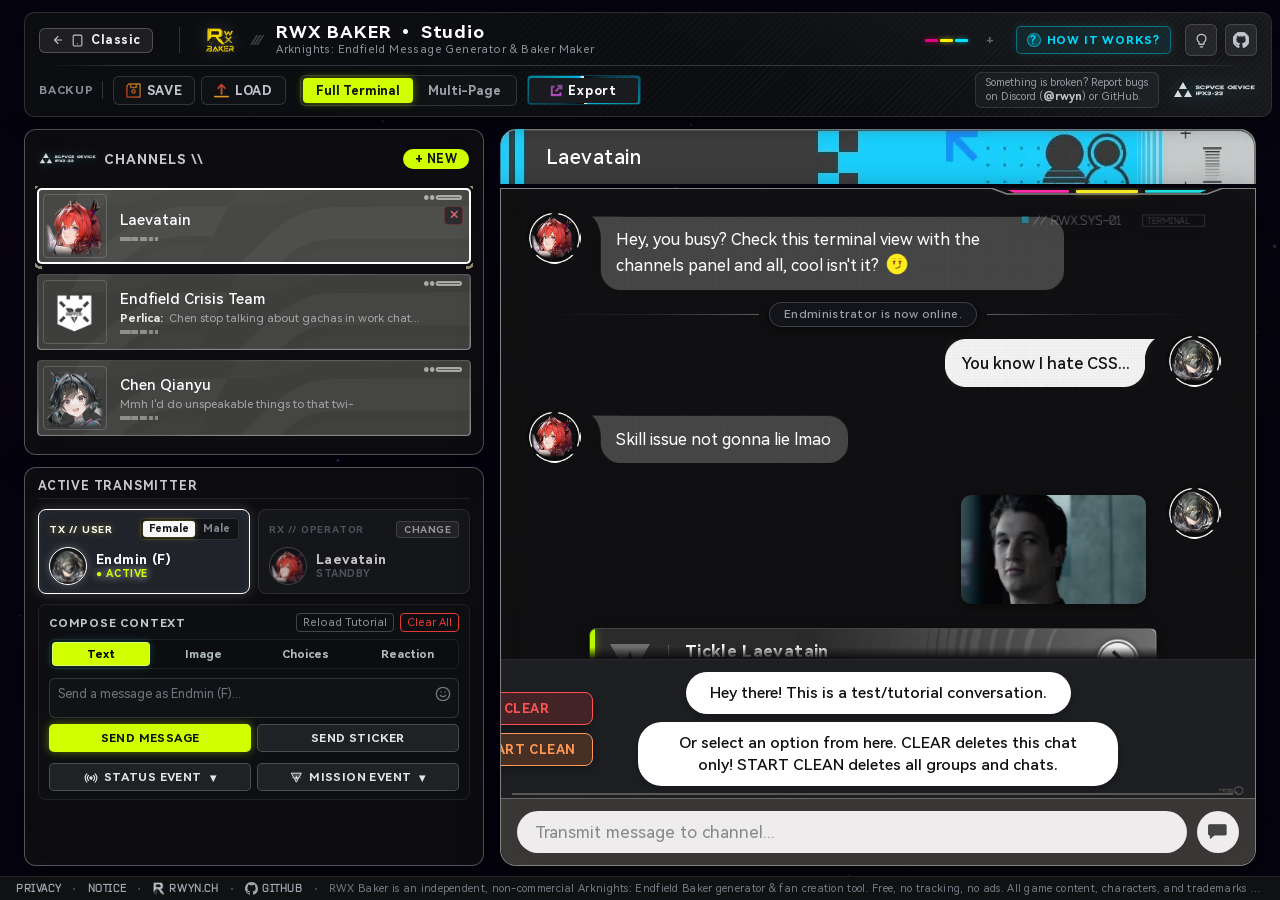
==== commit a1ea4dd4: "beta 8 • add: mission events & locations - custom missions/tasks" ====
--- a/index.html
+++ b/index.html
@@ -4,8 +4,8 @@
   <meta charset="UTF-8">
   <meta name="viewport" content="width=device-width, initial-scale=1.0">
   <title>RWX Baker • Arknights Endfield Custom Baker Maker &amp; Message Generator</title>
-  <meta name="description" content="Free Arknights: Endfield Message Generator &amp; Custom Baker Maker. Create authentic in-game direct &amp; squad group chats with any operator, add Baker emojis, and export high-res PNGs.">
-  <meta name="keywords" content="endfield custom baker maker, baker maker, endfield baker maker, baker generator, endfield baker generator, baker maker, endfield baker maker, arknights baker maker, arknights endfield baker generator, arknights baker generator, baker chat generator, baker message generator, endfield message generator, endfield chat generator, endfield dialogue generator, Endfield Baker, Baker SNS, arknights endfield fan tool, Hypergryph, Gryphline, rwx baker">
+  <meta name="description" content="Free Arknights: Endfield Message Generator &amp; Custom Baker Maker. Create authentic in-game chats, system status events, and mission quest directives with any operator, Baker emojis, and export high-res PNGs.">
+  <meta name="keywords" content="endfield custom baker maker, baker maker, endfield baker maker, baker generator, endfield baker generator, baker maker, endfield baker maker, arknights baker maker, arknights endfield baker generator, arknights baker generator, baker chat generator, baker message generator, endfield message generator, endfield chat generator, endfield dialogue generator, endfield mission generator, endfield quest maker, baker system events, Endfield Baker, Baker SNS, arknights endfield fan tool, Hypergryph, Gryphline, rwx baker">
   <meta name="author" content="RWyn">
   <meta name="theme-color" content="#121317">
   <link rel="canonical" href="https://baker.rwyn.ch/">
@@ -14,7 +14,7 @@
   <meta property="og:url" content="https://baker.rwyn.ch/">
   <meta property="og:site_name" content="RWX Baker">
   <meta property="og:title" content="RWX Baker • Arknights Endfield Custom Baker Maker &amp; Message Generator">
-  <meta property="og:description" content="Free Arknights: Endfield Message Generator &amp; Custom Baker Maker. Create authentic in-game direct &amp; squad group chats with any operator, add Baker emojis, and export high-res PNGs.">
+  <meta property="og:description" content="Free Arknights: Endfield Message Generator &amp; Custom Baker Maker. Create authentic in-game chats, system status events, and mission quest directives with any operator, Baker emojis, and export high-res PNGs.">
   <meta property="og:image" content="https://baker.rwyn.ch/showcase/og-preview.png?v=2">
   <meta property="og:image:width" content="1200">
   <meta property="og:image:height" content="630">
@@ -25,7 +25,7 @@
   <meta name="twitter:card" content="summary_large_image">
   <meta name="twitter:url" content="https://baker.rwyn.ch/">
   <meta name="twitter:title" content="RWX Baker • Arknights Endfield Custom Baker Maker &amp; Message Generator">
-  <meta name="twitter:description" content="Free Arknights: Endfield Message Generator &amp; Custom Baker Maker. Create authentic in-game direct &amp; squad group chats with any operator, add Baker emojis, and export high-res PNGs.">
+  <meta name="twitter:description" content="Free Arknights: Endfield Message Generator &amp; Custom Baker Maker. Create authentic in-game chats, system status events, and mission quest directives with any operator, Baker emojis, and export high-res PNGs.">
   <meta name="twitter:image" content="https://baker.rwyn.ch/showcase/og-preview.png?v=2">
 
   <script type="application/ld+json">
@@ -59,7 +59,7 @@
           "Endfield Chat Generator",
           "Endfield Terminal Generator"
         ],
-        "keywords": "Baker generator, Endfield Baker generator, Baker maker, Endfield Baker maker, Arknights Endfield message generator, Baker chat generator, Endfield dialogue maker, Arknights Endfield fan tool",
+        "keywords": "Baker generator, Endfield Baker generator, Baker maker, Endfield Baker maker, Arknights Endfield message generator, Baker chat generator, Endfield dialogue maker, Arknights Endfield mission generator, Endfield quest maker, Arknights Endfield fan tool",
         "sameAs": [
           "https://github.com/rwxy/RWX-Baker",
           "https://www.reddit.com/r/Endfield/s/AB5x3O7lzQ"
@@ -102,8 +102,8 @@
           {
             "@type": "HowToStep",
             "position": 3,
-            "name": "Add Baker Emojis, Stickers and Images",
-            "text": "Attach authentic in-game Baker emojis and stickers, or upload custom pictures and freely resize them on the preview canvas."
+            "name": "Add Baker Emojis, System Status and Mission Directives",
+            "text": "Attach authentic in-game Baker emojis and stickers, upload custom pictures, insert game-styled System Status Banners (online/offline/group status), and announce custom Mission Quest Cards with telemetry badges and locations."
           },
           {
             "@type": "HowToStep",
@@ -148,6 +148,14 @@
           },
           {
             "@type": "Question",
+            "name": "Can I add in-game System Status Events and Mission Quest Cards?",
+            "acceptedAnswer": {
+              "@type": "Answer",
+              "text": "Yes! RWX Baker includes authentic in-game System Status Events (like 'went offline.', 'is now online.', 'joined the group.', 'left the group.') and Mission Quest Directives (featuring neon-accented quest cards, authentic inverted-triangle telemetry badges, custom mission objectives, and locations like 'Homecoming // North Wuling Exclusion Zone'). Both support drag-and-drop reordering, click-to-edit, and high-res export."
+            }
+          },
+          {
+            "@type": "Question",
             "name": "Is my chat data saved and private?",
             "acceptedAnswer": {
               "@type": "Answer",
@@ -160,8 +168,8 @@
   }
   </script>
 
-  <link rel="stylesheet" href="rwxbaker-css/style.css?v=20261028_v6">
-  <link rel="stylesheet" href="rwxbaker-css/terminal.css?v=20261027_v1">
+  <link rel="stylesheet" href="rwxbaker-css/style.css?v=20261031_v8">
+  <link rel="stylesheet" href="rwxbaker-css/terminal.css?v=20261031_v8">
   <link rel="icon" type="image/png" sizes="192x192" href="favicon.png">
   <link rel="apple-touch-icon" sizes="180x180" href="apple-touch-icon.png">
   <script defer src="https://cloud.umami.is/script.js" data-website-id="c20ff310-8fca-4a27-af54-efa614b5eb21"></script>
@@ -262,8 +270,7 @@
 
           <div class="terminal-topbar-export-controls">
             <div class="export-mode-group" role="group" aria-label="Export mode">
-              <button type="button" class="export-mode-btn active" data-export-mode="screen" title="Capture visible screen frame">Screen</button>
-              <button type="button" class="export-mode-btn" data-export-mode="terminal" title="Capture full terminal frame with channels">Full Terminal</button>
+              <button type="button" class="export-mode-btn active" data-export-mode="terminal" title="Capture full terminal frame with channels">Full Terminal</button>
               <button type="button" class="export-mode-btn" data-export-mode="paged" title="Capture multi-page slides">Multi-Page</button>
             </div>
             <button type="button" id="btn-export-png" class="export-png-btn" title="Download PNG screenshot">
@@ -409,21 +416,52 @@
                 </button>
               </div>
 
-              <div class="terminal-status-popover-container" id="terminal-status-popover-container">
-                <button type="button" id="btn-terminal-status-toggle" class="terminal-action-btn secondary status-trigger-btn" title="Insert an Online/Offline or Group status event">
-                  <span class="status-trigger-icon" aria-hidden="true"><svg viewBox="0 0 24 24" width="14" height="14" fill="none" stroke="currentColor" stroke-width="2" stroke-linecap="round" stroke-linejoin="round" class="status-btn-svg"><path d="M4.93 19.07a10 10 0 0 1 0-14.14"></path><path d="M7.76 16.24a6 6 0 0 1 0-8.48"></path><circle cx="12" cy="12" r="2" fill="currentColor"></circle><path d="M16.24 7.76a6 6 0 0 1 0 8.48"></path><path d="M19.07 4.93a10 10 0 0 1 0 14.14"></path></svg></span>
-                  <span>System Status Event</span>
-                  <span class="status-trigger-arrow">&#x25BE;</span>
-                </button>
-                <div id="terminal-status-popover-menu" class="status-popover-menu hidden">
-                  <div class="status-popover-header">
-                    <span class="status-popover-title">SYSTEM STATUS // TRANSMISSION</span>
-                    <button type="button" id="btn-close-terminal-status-popover" class="status-popover-close" title="Close" aria-label="Close status menu">&times;</button>
+              <div class="terminal-events-grid" id="terminal-events-grid">
+                <div class="terminal-status-popover-container" id="terminal-status-popover-container">
+                  <button type="button" id="btn-terminal-status-toggle" class="terminal-action-btn secondary status-trigger-btn" title="Insert an Online/Offline or Group status event">
+                    <span class="status-trigger-icon" aria-hidden="true"><svg viewBox="0 0 24 24" width="13" height="13" fill="none" stroke="currentColor" stroke-width="2" stroke-linecap="round" stroke-linejoin="round" class="status-btn-svg"><path d="M4.93 19.07a10 10 0 0 1 0-14.14"></path><path d="M7.76 16.24a6 6 0 0 1 0-8.48"></path><circle cx="12" cy="12" r="2" fill="currentColor"></circle><path d="M16.24 7.76a6 6 0 0 1 0 8.48"></path><path d="M19.07 4.93a10 10 0 0 1 0 14.14"></path></svg></span>
+                    <span>Status Event</span>
+                    <span class="status-trigger-arrow">&#x25BE;</span>
+                  </button>
+                  <div id="terminal-status-popover-menu" class="status-popover-menu hidden">
+                    <div class="status-popover-header">
+                      <span class="status-popover-title">SYSTEM STATUS // TRANSMISSION</span>
+                      <button type="button" id="btn-close-terminal-status-popover" class="status-popover-close" title="Close" aria-label="Close status menu">&times;</button>
+                    </div>
+                    <div id="terminal-status-presets-list" class="status-presets-list"></div>
+                    <div class="status-custom-row">
+                      <input type="text" id="input-terminal-custom-status" class="status-custom-input" placeholder="Type custom status..." autocomplete="off">
+                      <button type="button" id="btn-terminal-send-custom-status" class="status-custom-send-btn">SEND</button>
+                    </div>
                   </div>
-                  <div id="terminal-status-presets-list" class="status-presets-list"></div>
-                  <div class="status-custom-row">
-                    <input type="text" id="input-terminal-custom-status" class="status-custom-input" placeholder="Type custom status..." autocomplete="off">
-                    <button type="button" id="btn-terminal-send-custom-status" class="status-custom-send-btn">SEND</button>
+                </div>
+
+                <div class="terminal-mission-popover-container" id="terminal-mission-popover-container">
+                  <button type="button" id="btn-terminal-mission-toggle" class="terminal-action-btn secondary mission-trigger-btn" title="Insert an in-game Mission / Quest Directive">
+                    <span class="mission-trigger-icon" aria-hidden="true"><svg viewBox="0 0 24 24" width="14" height="14" fill="none" stroke="currentColor" stroke-linecap="round" stroke-linejoin="round" class="mission-btn-svg"><polygon points="3,4 21,4 12,20" stroke="currentColor" stroke-width="1.8" fill="currentColor" fill-opacity="0.25"></polygon><polygon points="12,8.5 13.2,11.5 16.2,11.5 13.8,13.2 14.7,16 12,14.3 9.3,16 10.2,13.2 7.8,11.5 10.8,11.5" fill="currentColor" stroke="none"></polygon><circle cx="5" cy="12.5" r="0.8" fill="currentColor" stroke="none"></circle><circle cx="19" cy="12.5" r="0.8" fill="currentColor" stroke="none"></circle></svg></span>
+                    <span>Mission Event</span>
+                    <span class="status-trigger-arrow">&#x25BE;</span>
+                  </button>
+                  <div id="terminal-mission-popover-menu" class="status-popover-menu mission-popover-menu hidden">
+                    <div class="status-popover-header">
+                      <span class="status-popover-title">MISSION // DIRECTIVE EVENT</span>
+                      <button type="button" id="btn-close-terminal-mission-popover" class="status-popover-close" title="Close" aria-label="Close mission menu">&times;</button>
+                    </div>
+                    <div class="mission-inputs-stack">
+                      <div class="mission-input-field">
+                        <label class="mission-input-label" for="input-terminal-mission-title">MISSION NAME</label>
+                        <input type="text" id="input-terminal-mission-title" class="status-custom-input mission-input" placeholder="e.g. Homecoming" autocomplete="off">
+                      </div>
+                      <div class="mission-input-field">
+                        <label class="mission-input-label" for="input-terminal-mission-location">LOCATION</label>
+                        <input type="text" id="input-terminal-mission-location" class="status-custom-input mission-input" placeholder="e.g. North Wuling Exclusion Zone" autocomplete="off">
+                      </div>
+                    </div>
+                    <div class="mission-custom-row">
+                      <button type="button" id="btn-terminal-send-mission" class="status-custom-send-btn mission-send-btn">INSERT MISSION</button>
+                    </div>
+                    <div class="status-popover-section-label">QUICK PRESET</div>
+                    <div id="terminal-mission-presets-list" class="mission-presets-list"></div>
                   </div>
                 </div>
               </div>
@@ -748,9 +786,9 @@
             <li class="how-step-item">
               <div class="how-step-header">
                 <span class="how-step-num">03</span>
-                <strong>Add Baker Emojis, Stickers &amp; Pictures:</strong>
-              </div>
-              <p>Express characters with authentic game-styled Baker emojis, stickers, and status stamps (like "Typing..." or "Went offline"). Upload custom pictures and drag their corner handle to freely resize them.</p>
+                <strong>Emojis, System Status &amp; Mission Directives:</strong>
+              </div>
+              <p>Express characters with authentic Baker emojis, stickers, and custom resizable images. Insert real-time <strong>System Status Events</strong> (like <em>went offline.</em> or <em>is now online.</em>) and authentic <strong>Mission Quest Directives</strong> with inverted-triangle telemetry badges, custom quest titles, and target locations (e.g. <em>Homecoming // North Wuling Exclusion Zone</em>).</p>
             </li>
             <li class="how-step-item">
               <div class="how-step-header">
@@ -787,6 +825,11 @@
           <div class="faq-item">
             <h3 class="faq-q">Can I create group chats with multiple characters?</h3>
             <p class="faq-a">Yes! You can toggle any channel to Group mode, assign squad units, set custom operation names, and switch active speakers seamlessly. You can send messages, images, stickers and add reaction emojis to messages too, just like the in-game Baker app!</p>
+          </div>
+
+          <div class="faq-item">
+            <h3 class="faq-q">Can I add in-game System Status Events and Mission Quest Cards?</h3>
+            <p class="faq-a">Yes! RWX Baker replicates Baker's in-game <strong>System Status Events</strong> (<code>went offline.</code>, <code>is now online.</code>, <code>joined the group.</code>, <code>left the group.</code>) and authentic <strong>Mission Quest Directives</strong> (featuring neon lime-accented cards, telemetry badges, custom mission objectives, and target locations). Both support drag-and-drop reordering, click-to-edit, and high-resolution export.</p>
           </div>
 
           <div class="faq-item">
@@ -954,10 +997,10 @@
 
   <!-- scripts -->
   <script src="rwxbaker-js/dom-to-image-more.min.js?v=20261019_v1"></script>
-  <script src="rwxbaker-assets/templates/terminal-template.js?v=20261018_v2"></script>
+  <script src="rwxbaker-assets/templates/terminal-template.js?v=20261031_v8"></script>
   <script src="rwxbaker-js/tutorial-template.js?v=20261018_v2"></script>
   <script src="rwxbaker-js/characters.js?v=20261018_v2"></script>
-  <script src="rwxbaker-js/terminal.js?v=20261028_v6"></script>
+  <script src="rwxbaker-js/terminal.js?v=20261031_v8"></script>
 </body>
 </html>
 
--- a/rwxbaker-css/style.css
+++ b/rwxbaker-css/style.css
@@ -4591,7 +4591,7 @@
   align-items: center;
   justify-content: center;
   width: 100%;
-  margin: 12px 0;
+  margin: 2px 0 -14px 0;
   padding: 0 14px;
   box-sizing: border-box;
   user-select: none;
@@ -4690,6 +4690,194 @@
 }
 
 /* ==========================================================================
+   MISSION EVENT CARDS (In-Game Quest & Directive Banners)
+   ========================================================================== */
+
+.message-mission-row {
+  display: flex;
+  align-items: center;
+  justify-content: center;
+  width: 100%;
+  margin: 10px 0 2px 0;
+  padding: 0 calc(var(--terminal-message-avatar-size, var(--message-avatar-size, 56px)) + var(--message-avatar-gap, 10px) + 2px);
+  box-sizing: border-box;
+  user-select: none;
+  cursor: pointer;
+  position: relative;
+  transition: transform 0.15s ease, opacity 0.15s ease;
+}
+
+@media (max-width: 600px) {
+  .message-mission-row {
+    padding: 0 10px;
+    margin: 10px 0;
+  }
+}
+
+.message-mission-row.drop-above::before {
+  content: "";
+  position: absolute;
+  top: -6px;
+  left: 0;
+  right: 0;
+  height: 3px;
+  background: #b8f900;
+  border-radius: 2px;
+  box-shadow: 0 0 10px #b8f900;
+  pointer-events: none;
+  z-index: 30;
+}
+
+.message-mission-row.drop-below::after {
+  content: "";
+  position: absolute;
+  bottom: -6px;
+  left: 0;
+  right: 0;
+  height: 3px;
+  background: #b8f900;
+  border-radius: 2px;
+  box-shadow: 0 0 10px #b8f900;
+  pointer-events: none;
+  z-index: 30;
+}
+
+.mission-card {
+  position: relative;
+  display: flex;
+  align-items: center;
+  width: 100%;
+  max-width: 100%;
+  min-height: 66px;
+  height: 66px;
+  background-color: #2b2b2b;
+  background-image: url('../rwxbaker-assets/deco/task_uncompleted.webp?v=20261031_v8');
+  background-repeat: no-repeat;
+  background-position: right center;
+  background-size: auto 100%;
+  border-radius: 7px;
+  border: 1px solid rgba(255, 255, 255, 0.12);
+  box-shadow: 0 4px 16px rgba(0, 0, 0, 0.38);
+  overflow: hidden;
+  box-sizing: border-box;
+  transition: transform 0.15s ease, border-color 0.15s ease, box-shadow 0.15s ease;
+}
+
+.message-mission-row:hover .mission-card {
+  border-color: rgba(184, 249, 0, 0.45);
+  box-shadow: 0 4px 18px rgba(0, 0, 0, 0.45);
+  transform: translateY(-1px);
+}
+
+.message-mission-row.selected .mission-card {
+  border-color: #b8f900;
+  box-shadow: 0 0 14px rgba(184, 249, 0, 0.38);
+}
+
+.is-exporting .message-mission-row.selected .mission-card,
+#phone-frame.is-exporting .message-mission-row.selected .mission-card {
+  border-color: rgba(255, 255, 255, 0.12) !important;
+  box-shadow: 0 4px 16px rgba(0, 0, 0, 0.38) !important;
+}
+
+.mission-accent-bar {
+  position: absolute;
+  left: 0;
+  top: 0;
+  bottom: 0;
+  width: 5px;
+  background: #b8f900;
+  box-shadow: 0 0 10px rgba(184, 249, 0, 0.5);
+}
+
+.mission-icon-wrap {
+  display: flex;
+  align-items: center;
+  justify-content: center;
+  margin-left: 16px;
+  margin-right: 14px;
+  flex-shrink: 0;
+  width: 48px;
+  height: 42px;
+}
+
+.mission-card-svg {
+  width: 48px;
+  height: 42px;
+  display: block;
+}
+
+.mission-divider {
+  width: 1px;
+  height: 32px;
+  background-color: rgba(255, 255, 255, 0.22);
+  margin-right: 16px;
+  flex-shrink: 0;
+}
+
+.mission-body {
+  display: flex;
+  flex-direction: column;
+  justify-content: center;
+  min-width: 0;
+  flex: 1;
+  padding-right: 78px;
+  overflow: hidden;
+}
+
+.mission-title {
+  font-family: 'HarmonyOS Sans', 'Bender', var(--font-sans);
+  color: #f4f6f9;
+  font-size: 1.05rem;
+  font-weight: 600;
+  letter-spacing: 0.35px;
+  white-space: nowrap;
+  overflow: hidden;
+  text-overflow: ellipsis;
+  line-height: 1.25;
+}
+
+.mission-location {
+  font-family: 'HarmonyOS Sans', 'Bender', var(--font-sans);
+  color: #929ba8;
+  font-size: 0.82rem;
+  font-weight: 400;
+  letter-spacing: 0.25px;
+  white-space: nowrap;
+  overflow: hidden;
+  text-overflow: ellipsis;
+  margin-top: 4px;
+  line-height: 1.2;
+}
+
+@media (max-width: 600px) {
+  .mission-card {
+    min-height: 58px;
+    height: 58px;
+  }
+  .mission-icon-wrap,
+  .mission-card-svg {
+    width: 40px;
+    height: 36px;
+    margin-left: 12px;
+    margin-right: 10px;
+  }
+  .mission-divider {
+    height: 26px;
+    margin-right: 12px;
+  }
+  .mission-title {
+    font-size: 0.94rem;
+  }
+  .mission-location {
+    font-size: 0.76rem;
+    margin-top: 2px;
+  }
+}
+
+
+
+/* ==========================================================================
    COMPOSE ACTIONS GRID & STATUS POPOVER (Classic & Terminal)
    ========================================================================== */
 
@@ -4700,11 +4888,54 @@
   width: 100%;
 }
 
-.status-popover-container,
-.terminal-status-popover-container {
+.compose-status-grid,
+.terminal-events-grid {
   position: relative;
+  display: grid;
+  grid-template-columns: 1fr 1fr;
+  gap: 6px;
   width: 100%;
   margin-top: 5px;
+}
+
+.status-popover-container,
+.terminal-status-popover-container,
+.mission-popover-container,
+.terminal-mission-popover-container {
+  position: static;
+  width: 100%;
+}
+
+.compose-status-grid .status-popover-menu,
+.terminal-events-grid .status-popover-menu {
+  position: absolute;
+  bottom: calc(100% + 10px);
+  left: 0;
+  width: 100%;
+  box-sizing: border-box;
+}
+
+.status-popover-container .status-popover-menu::before,
+.terminal-status-popover-container .status-popover-menu::before,
+.status-popover-container .status-popover-menu::after,
+.terminal-status-popover-container .status-popover-menu::after {
+  left: 25% !important;
+}
+
+.mission-popover-container .status-popover-menu::before,
+.terminal-mission-popover-container .status-popover-menu::before {
+  left: 75% !important;
+  border-color: rgba(184, 249, 0, 0.4) transparent transparent transparent !important;
+}
+
+.mission-popover-container .status-popover-menu::after,
+.terminal-mission-popover-container .status-popover-menu::after {
+  left: 75% !important;
+}
+
+.mission-popover-menu {
+  border-color: rgba(184, 249, 0, 0.4) !important;
+  box-shadow: 0 -8px 28px rgba(0, 0, 0, 0.8), 0 0 16px rgba(184, 249, 0, 0.22) !important;
 }
 
 /* Classic & Base Status Trigger Button (Unified Cyan-Blue) */
@@ -4713,18 +4944,79 @@
   display: flex;
   align-items: center;
   justify-content: center;
-  gap: 8px;
-  padding: 8px 12px;
+  gap: 6px;
+  padding: 8px 8px;
   background-color: var(--color-accent-cyan, #00d2ff);
   color: #0d1117;
   font-family: var(--font-sans);
-  font-size: 0.85rem;
+  font-size: 0.82rem;
   font-weight: bold;
   border: none;
   border-radius: 4px;
   cursor: pointer;
+  letter-spacing: 0.3px;
+  transition: opacity 0.15s ease, box-shadow 0.15s ease;
+  white-space: nowrap;
+}
+
+.mission-trigger-btn {
+  width: 100%;
+  display: flex;
+  align-items: center;
+  justify-content: center;
+  gap: 6px;
+  padding: 8px 8px;
+  background-color: var(--color-accent-cyan, #00d2ff);
+  color: #0d1117;
+  font-family: var(--font-sans);
+  font-size: 0.82rem;
+  font-weight: bold;
+  border: none;
+  border-radius: 4px;
+  cursor: pointer;
+  letter-spacing: 0.3px;
+  box-sizing: border-box;
+  transition: opacity 0.15s ease, box-shadow 0.15s ease;
+  white-space: nowrap;
+}
+
+.mission-trigger-btn:hover {
+  opacity: 0.92;
+  box-shadow: 0 0 12px rgba(0, 210, 255, 0.45);
+}
+
+.terminal-mission-popover-container .mission-trigger-btn {
+  background: rgba(0, 210, 255, 0.12);
+  border: 1px solid rgba(0, 210, 255, 0.38);
+  color: #00d2ff;
+  font-family: 'Bender', var(--font-sans);
+  border-radius: 5px;
+  font-size: 0.74rem;
+  font-weight: 700;
   letter-spacing: 0.4px;
-  transition: opacity 0.15s ease, box-shadow 0.15s ease;
+  padding: 6px 8px;
+}
+
+.terminal-mission-popover-container .mission-trigger-btn:hover {
+  background: rgba(0, 210, 255, 0.22);
+  border-color: #00d2ff;
+  color: #ffffff;
+  box-shadow: 0 0 12px rgba(0, 210, 255, 0.35);
+}
+
+.mission-trigger-icon {
+  display: inline-flex;
+  align-items: center;
+  justify-content: center;
+  line-height: 1;
+  position: relative;
+  top: 0.8px;
+}
+
+.mission-btn-svg {
+  width: 13px;
+  height: 13px;
+  display: block;
 }
 
 .status-trigger-btn:hover {
@@ -4771,7 +5063,9 @@
 }
 
 .status-popover-container.open .status-trigger-arrow,
-.terminal-status-popover-container.open .status-trigger-arrow {
+.terminal-status-popover-container.open .status-trigger-arrow,
+.mission-popover-container.open .status-trigger-arrow,
+.terminal-mission-popover-container.open .status-trigger-arrow {
   transform: rotate(180deg);
 }
 
@@ -4960,7 +5254,120 @@
   display: block;
 }
 
-.terminal-compose-studio.is-editing .terminal-status-popover-container,
-.context-edit-mode .status-popover-container {
+.mission-inputs-stack {
+  display: flex;
+  flex-direction: column;
+  gap: 6px;
+}
+
+.mission-input-field {
+  display: flex;
+  flex-direction: column;
+  gap: 3px;
+}
+
+.mission-input-label {
+  font-family: 'Bender', var(--font-sans);
+  font-size: 0.62rem;
+  font-weight: 700;
+  color: #9aa0aa;
+  letter-spacing: 0.5px;
+}
+
+.status-popover-section-label {
+  font-family: 'Bender', var(--font-sans);
+  font-size: 0.62rem;
+  font-weight: 800;
+  color: #7b818c;
+  letter-spacing: 0.6px;
+  margin-top: 2px;
+}
+
+.mission-presets-list {
+  display: flex;
+  flex-direction: column;
+  gap: 5px;
+  max-height: 155px;
+  overflow-y: auto;
+}
+
+.mission-preset-btn {
+  display: flex;
+  align-items: center;
+  justify-content: space-between;
+  gap: 8px;
+  width: 100%;
+  padding: 6px 10px;
+  background: rgba(255, 255, 255, 0.04);
+  border: 1px solid rgba(255, 255, 255, 0.08);
+  border-radius: 5px;
+  color: #d6d7e0;
+  cursor: pointer;
+  text-align: left;
+  transition: all 0.15s ease;
+  box-sizing: border-box;
+}
+
+.mission-preset-btn:hover {
+  background: rgba(184, 249, 0, 0.12);
+  border-color: rgba(184, 249, 0, 0.4);
+  color: #ffffff;
+  transform: translateX(2px);
+}
+
+.mission-preset-icon {
+  display: inline-flex;
+  align-items: center;
+  justify-content: center;
+  color: #c8ff00;
+  flex-shrink: 0;
+}
+
+.mission-preset-info {
+  display: flex;
+  flex-direction: column;
+  min-width: 0;
+  flex: 1;
+}
+
+.preset-title {
+  font-size: 0.78rem;
+  font-weight: 600;
+  color: #f3f4f6;
+  white-space: nowrap;
+  overflow: hidden;
+  text-overflow: ellipsis;
+}
+
+.preset-loc {
+  font-size: 0.68rem;
+  color: #8c92a0;
+  white-space: nowrap;
+  overflow: hidden;
+  text-overflow: ellipsis;
+  margin-top: 1px;
+}
+
+.mission-send-btn {
+  background: #b8f900 !important;
+  color: #0f1115 !important;
+  font-weight: 700 !important;
+  letter-spacing: 0.5px !important;
+  width: 100% !important;
+  padding: 7px 12px !important;
+  border-radius: 4px !important;
+  margin-top: 2px !important;
+  cursor: pointer;
+  border: none;
+  transition: all 0.15s ease;
+}
+
+.mission-send-btn:hover {
+  background: #cbff1a !important;
+  box-shadow: 0 0 12px rgba(184, 249, 0, 0.45) !important;
+}
+
+.terminal-compose-studio.is-editing .terminal-events-grid,
+.context-edit-mode .compose-status-grid {
   display: none !important;
 }
--- a/rwxbaker-css/terminal.css
+++ b/rwxbaker-css/terminal.css
@@ -32,7 +32,7 @@
   --terminal-channels-blur: 14px;             /* Channels column glass blur intensity */
   --terminal-channels-opacity: 1;             /* Overall channels column opacity */
   --terminal-sidebar-gap: 12px;               /* Vertical gap between Channels card and Controls card */
-  --terminal-channels-max-height: 418px;      /* Height limit for Channels section (fits 4 session cards) */
+  --terminal-channels-max-height: 326px;      /* Height limit for Channels section (fits 3 session cards) */
 
   /* [SESSION CARDS (CHANNEL LIST ITEMS)] */
   --terminal-session-card-height: 76px;       /* Height of each session card */
@@ -888,7 +888,7 @@
 .terminal-channels-panel {
   flex: 0 0 auto;
   min-height: 140px;
-  max-height: var(--terminal-channels-max-height, 418px);
+  max-height: var(--terminal-channels-max-height, 326px);
   display: flex;
   flex-direction: column;
   position: relative;
@@ -2293,7 +2293,7 @@
   min-height: 0 !important;
   display: flex !important;
   flex-direction: column !important;
-  gap: clamp(6px, 0.8vh, 10px) !important;
+  gap: clamp(3px, 0.4vh, 6px) !important;
   position: relative !important;
 }
 
@@ -3779,3 +3779,8 @@
 }
 
 
+
+.terminal-window-body #chat-viewport {
+  margin-top: 4px;
+  padding-top: 14px;
+}
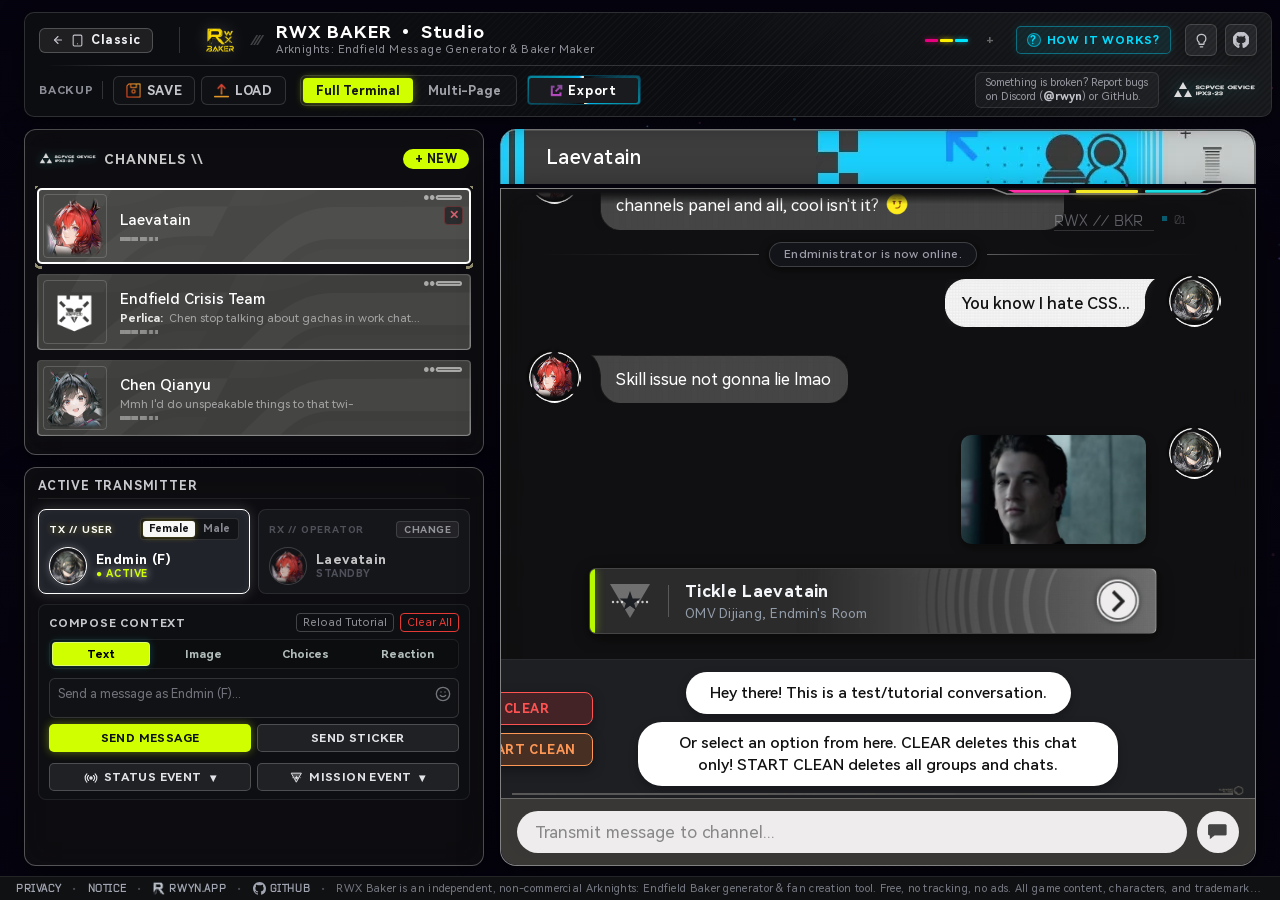
==== commit 189eb575: "beta 8 • migrate to new domain & update assets & fix cname, seo" ====
--- a/index.html
+++ b/index.html
@@ -8,14 +8,14 @@
   <meta name="keywords" content="endfield custom baker maker, baker maker, endfield baker maker, baker generator, endfield baker generator, baker maker, endfield baker maker, arknights baker maker, arknights endfield baker generator, arknights baker generator, baker chat generator, baker message generator, endfield message generator, endfield chat generator, endfield dialogue generator, endfield mission generator, endfield quest maker, baker system events, Endfield Baker, Baker SNS, arknights endfield fan tool, Hypergryph, Gryphline, rwx baker">
   <meta name="author" content="RWyn">
   <meta name="theme-color" content="#121317">
-  <link rel="canonical" href="https://baker.rwyn.ch/">
+  <link rel="canonical" href="https://baker.rwyn.app/">
 
   <meta property="og:type" content="website">
-  <meta property="og:url" content="https://baker.rwyn.ch/">
+  <meta property="og:url" content="https://baker.rwyn.app/">
   <meta property="og:site_name" content="RWX Baker">
   <meta property="og:title" content="RWX Baker • Arknights Endfield Custom Baker Maker &amp; Message Generator">
   <meta property="og:description" content="Free Arknights: Endfield Message Generator &amp; Custom Baker Maker. Create authentic in-game chats, system status events, and mission quest directives with any operator, Baker emojis, and export high-res PNGs.">
-  <meta property="og:image" content="https://baker.rwyn.ch/showcase/og-preview.png?v=2">
+  <meta property="og:image" content="https://baker.rwyn.app/showcase/og-preview.png?v=2">
   <meta property="og:image:width" content="1200">
   <meta property="og:image:height" content="630">
   <meta property="og:image:type" content="image/png">
@@ -23,10 +23,10 @@
   <meta property="og:locale" content="en_US">
 
   <meta name="twitter:card" content="summary_large_image">
-  <meta name="twitter:url" content="https://baker.rwyn.ch/">
+  <meta name="twitter:url" content="https://baker.rwyn.app/">
   <meta name="twitter:title" content="RWX Baker • Arknights Endfield Custom Baker Maker &amp; Message Generator">
   <meta name="twitter:description" content="Free Arknights: Endfield Message Generator &amp; Custom Baker Maker. Create authentic in-game chats, system status events, and mission quest directives with any operator, Baker emojis, and export high-res PNGs.">
-  <meta name="twitter:image" content="https://baker.rwyn.ch/showcase/og-preview.png?v=2">
+  <meta name="twitter:image" content="https://baker.rwyn.app/showcase/og-preview.png?v=2">
 
   <script type="application/ld+json">
   {
@@ -34,8 +34,8 @@
     "@graph": [
       {
         "@type": "WebSite",
-        "@id": "https://baker.rwyn.ch/#website",
-        "url": "https://baker.rwyn.ch/",
+        "@id": "https://baker.rwyn.app/#website",
+        "url": "https://baker.rwyn.app/",
         "name": "RWX Baker",
         "alternateName": [
           "RWX Baker • Rwyn",
@@ -47,7 +47,7 @@
       },
       {
         "@type": "WebApplication",
-        "@id": "https://baker.rwyn.ch/#app",
+        "@id": "https://baker.rwyn.app/#app",
         "name": "RWX Baker",
         "alternateName": [
           "Endfield Baker Generator",
@@ -64,16 +64,16 @@
           "https://github.com/rwxy/RWX-Baker",
           "https://www.reddit.com/r/Endfield/s/AB5x3O7lzQ"
         ],
-        "url": "https://baker.rwyn.ch/",
+        "url": "https://baker.rwyn.app/",
         "description": "An in-browser fan tool to generate, customize, and export Arknights: Endfield Baker terminal chats, dialogues, and channels.",
         "applicationCategory": "EntertainmentApplication, MultimediaApplication",
         "operatingSystem": "All",
         "browserRequirements": "Requires JavaScript. Requires HTML5 Canvas.",
-        "image": "https://baker.rwyn.ch/showcase/og-preview.png",
+        "image": "https://baker.rwyn.app/showcase/og-preview.png",
         "author": {
           "@type": "Person",
           "name": "Rwyn",
-          "url": "https://rwyn.ch"
+          "url": "https://rwyn.app"
         },
         "offers": {
           "@type": "Offer",
@@ -85,7 +85,7 @@
         "@type": "HowTo",
         "name": "How to Create Custom Arknights: Endfield Baker Chats",
         "description": "Step-by-step guide to create authentic dialogue mockups, group chats, and terminal transmissions using RWX Baker (Endfield Custom Baker Maker).",
-        "image": "https://baker.rwyn.ch/showcase/og-preview.png",
+        "image": "https://baker.rwyn.app/showcase/og-preview.png",
         "step": [
           {
             "@type": "HowToStep",
@@ -207,7 +207,7 @@
           <div class="terminal-brand-separator" aria-hidden="true"></div>
 
           <!-- Brand Logo and Titles with tactical hazard accent -->
-          <a href="https://baker.rwyn.ch/" class="terminal-brand-logo-link" title="RWX Baker • Home">
+          <a href="https://baker.rwyn.app/" class="terminal-brand-logo-link" title="RWX Baker • Home">
             <img src="rwxbaker-assets/ui/rwx-logo.png" alt="RWX Logo" class="terminal-brand-logo-img">
           </a>
           <span class="terminal-brand-hazard-stripes" aria-hidden="true">///</span>
@@ -859,7 +859,7 @@
                 <span>GitHub Source</span>
               </a>
               <span class="how-creator-dot">•</span>
-              <a href="https://rwyn.ch" target="_blank" rel="noopener noreferrer" class="how-creator-link">rwyn.ch</a>
+              <a href="https://rwyn.app" target="_blank" rel="noopener noreferrer" class="how-creator-link">rwyn.app</a>
             </div>
           </div>
         </section>
@@ -979,9 +979,9 @@
         <span>NOTICE</span>
       </a>
       <span class="footer-legal-dot">&bull;</span>
-      <a href="https://rwyn.ch/" target="_blank" rel="noopener noreferrer" class="footer-legal-link" title="Rwyn's Main Website">
+      <a href="https://rwyn.app/" target="_blank" rel="noopener noreferrer" class="footer-legal-link" title="Rwyn's Main Website">
         <img src="rwxbaker-assets/ui/rwx-logo-R-mono.png" class="footer-rwx-icon" alt="RWX">
-        <span>RWYN.CH</span>
+        <span>RWYN.APP</span>
       </a>
       <span class="footer-legal-dot">&bull;</span>
       <a href="https://github.com/rwynx/RWX-Baker" target="_blank" rel="noopener noreferrer" class="footer-legal-link footer-github-link" title="Contribute on GitHub">
--- a/rwxbaker-css/style.css
+++ b/rwxbaker-css/style.css
@@ -63,7 +63,7 @@
   color: var(--color-text-white);
 }
 
-/* Background video ambience (rwyn.ch style) */
+/* Background video ambience (rwyn.app style) */
 video.bg-video {
   position: fixed;
   inset: 0;
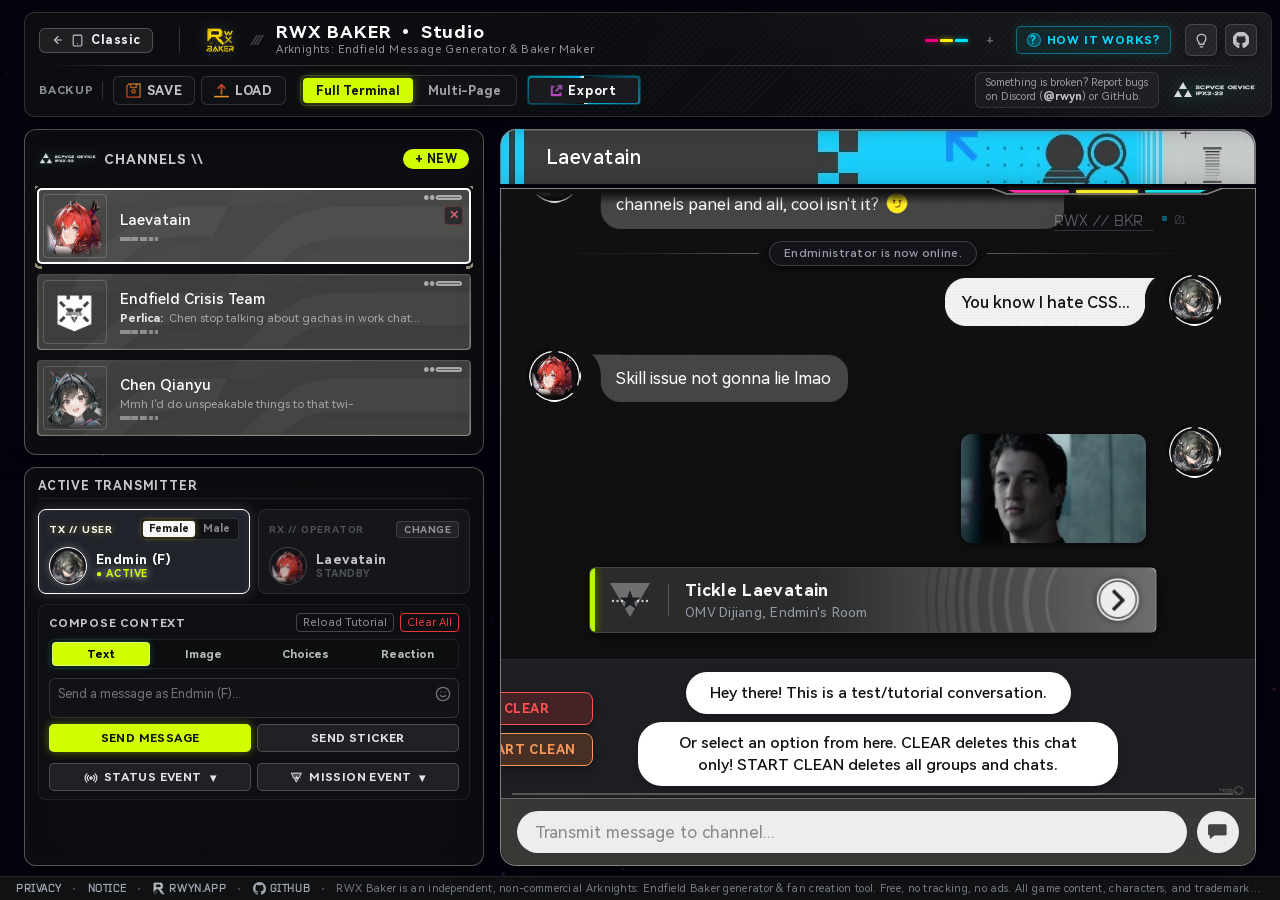
==== commit 29c92fa7: "beta 8 • fix JSON-LD sameAs" ====
--- a/index.html
+++ b/index.html
@@ -61,7 +61,7 @@
         ],
         "keywords": "Baker generator, Endfield Baker generator, Baker maker, Endfield Baker maker, Arknights Endfield message generator, Baker chat generator, Endfield dialogue maker, Arknights Endfield mission generator, Endfield quest maker, Arknights Endfield fan tool",
         "sameAs": [
-          "https://github.com/rwxy/RWX-Baker",
+          "https://github.com/rwynx/RWX-Baker",
           "https://www.reddit.com/r/Endfield/s/AB5x3O7lzQ"
         ],
         "url": "https://baker.rwyn.app/",
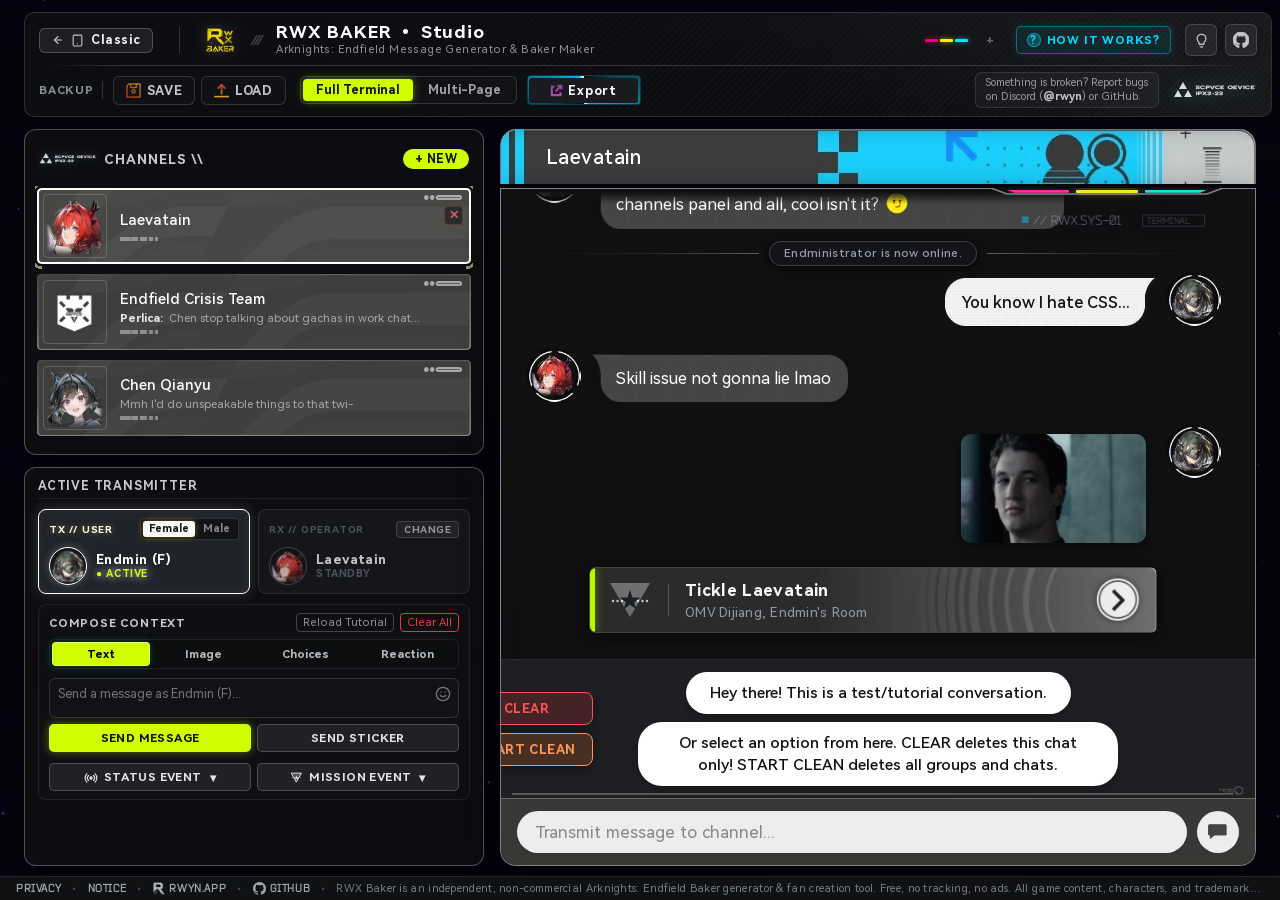
==== commit 59d518b6: "beta 10 • mobile fix & new reworked mobile UI" ====
--- a/index.html
+++ b/index.html
@@ -168,8 +168,8 @@
   }
   </script>
 
-  <link rel="stylesheet" href="rwxbaker-css/style.css?v=20261031_v8">
-  <link rel="stylesheet" href="rwxbaker-css/terminal.css?v=20261031_v8">
+  <link rel="stylesheet" href="rwxbaker-css/style.css?v=20261108_v15">
+  <link rel="stylesheet" href="rwxbaker-css/terminal.css?v=20261108_v15">
   <link rel="icon" type="image/png" sizes="192x192" href="favicon.png">
   <link rel="apple-touch-icon" sizes="180x180" href="apple-touch-icon.png">
   <script defer src="https://cloud.umami.is/script.js" data-website-id="c20ff310-8fca-4a27-af54-efa614b5eb21"></script>
@@ -203,21 +203,18 @@
             <span>Classic</span>
           </a>
 
-          <!-- Vertical Separator -->
           <div class="terminal-brand-separator" aria-hidden="true"></div>
 
-          <!-- Brand Logo and Titles with tactical hazard accent -->
           <a href="https://baker.rwyn.app/" class="terminal-brand-logo-link" title="RWX Baker • Home">
             <img src="rwxbaker-assets/ui/rwx-logo.png" alt="RWX Logo" class="terminal-brand-logo-img">
           </a>
           <span class="terminal-brand-hazard-stripes" aria-hidden="true">///</span>
           <div class="terminal-brand-titles">
-            <h1 class="terminal-brand-title">RWX BAKER • Studio<span class="visually-hidden">— Arknights Endfield Baker Generator &amp; Chat Maker</span></h1>
+            <h1 class="terminal-brand-title">RWX BAKER • <span class="terminal-brand-studio">Studio</span><span class="visually-hidden">— Arknights Endfield Baker Generator &amp; Chat Maker</span></h1>
             <span class="terminal-brand-subtitle">Arknights: Endfield Message Generator &amp; Baker Maker</span>
           </div>
         </div>
 
-        <!-- Right section: Tricolor bar + Square HINTS & GitHub -->
         <div class="terminal-landing-header-right">
           <div class="terminal-hud-tricolor" aria-hidden="true">
             <span class="hud-bar hud-bar-pink"></span>
@@ -229,10 +226,11 @@
           <button type="button" id="btn-how-it-works" class="terminal-how-it-works-btn" title="How It Works &amp; FAQ — Endfield Custom Baker Maker Guide">
             <span class="how-btn-icon" aria-hidden="true">?</span>
             <span class="how-btn-text">HOW IT WORKS?</span>
+            <span class="how-btn-text-mobile">GUIDE</span>
           </button>
 
           <div class="terminal-landing-header-actions">
-            <button type="button" id="btn-help-modal" class="terminal-hints-square-btn" title="Editor Tips & Shortcuts" aria-label="Editor Tips & Shortcuts">
+            <button type="button" id="btn-help-modal" class="terminal-hints-square-btn btn-trigger-help-modal" title="Editor Tips & Shortcuts" aria-label="Editor Tips & Shortcuts">
               <svg viewBox="0 0 24 24" width="15" height="15" fill="none" stroke="currentColor" stroke-width="2" stroke-linecap="round" stroke-linejoin="round" aria-hidden="true">
                 <path d="M9 18h6"></path>
                 <path d="M10 22h4"></path>
@@ -248,10 +246,8 @@
         </div>
       </div>
 
-      <!-- Long horizontal separator with 7px insets & end fades -->
       <div class="terminal-unified-separator" aria-hidden="true"></div>
 
-      <!-- Lower Row: Backup & Export Actions + NOTE + HUD Mark -->
       <div class="terminal-unified-row-bottom">
         <div class="terminal-standalone-left">
           <div class="terminal-backup-controls" role="group" aria-label="Scenario backup">
@@ -270,8 +266,9 @@
 
           <div class="terminal-topbar-export-controls">
             <div class="export-mode-group" role="group" aria-label="Export mode">
-              <button type="button" class="export-mode-btn active" data-export-mode="terminal" title="Capture full terminal frame with channels">Full Terminal</button>
-              <button type="button" class="export-mode-btn" data-export-mode="paged" title="Capture multi-page slides">Multi-Page</button>
+              <button type="button" class="export-mode-btn export-mode-mobile" data-export-mode="mobile" title="Capture single-column mobile chat">Mobile</button>
+              <button type="button" class="export-mode-btn export-mode-terminal active" data-export-mode="terminal" title="Capture full terminal frame with channels">Full Terminal</button>
+              <button type="button" class="export-mode-btn export-mode-paged" data-export-mode="paged" title="Capture multi-page slides">Multi-Page</button>
             </div>
             <button type="button" id="btn-export-png" class="export-png-btn" title="Download PNG screenshot">
               <span class="export-btn-glow" aria-hidden="true"></span>
@@ -283,7 +280,27 @@
           </div>
         </div>
 
-        <!-- NOTE notification box placed in the lower row -->
+        <!-- tools -->
+        <div class="terminal-mobile-tools" aria-label="Quick tools">
+          <div class="terminal-mobile-tools-separator" aria-hidden="true"></div>
+          <button type="button" id="btn-how-it-works-mobile" class="terminal-how-it-works-btn btn-trigger-guide-modal" title="How It Works &amp; FAQ — Guide" aria-label="How It Works &amp; FAQ">
+            <span class="how-btn-icon" aria-hidden="true">?</span>
+            <span class="how-btn-text-mobile">GUIDE</span>
+          </button>
+          <button type="button" id="btn-help-modal-mobile" class="terminal-hints-square-btn btn-trigger-help-modal" title="Editor Tips &amp; Shortcuts" aria-label="Editor Tips &amp; Shortcuts">
+            <svg viewBox="0 0 24 24" width="14" height="14" fill="none" stroke="currentColor" stroke-width="2" stroke-linecap="round" stroke-linejoin="round" aria-hidden="true">
+              <path d="M9 18h6"></path>
+              <path d="M10 22h4"></path>
+              <path d="M12 2a7 7 0 0 0-7 7c0 2.38 1.19 4.47 3 5.74V17a1 1 0 0 0 1 1h6a1 1 0 0 0 1-1v-2.26c1.81-1.27 3-3.36 3-5.74a7 7 0 0 0-7-7z"></path>
+            </svg>
+          </button>
+          <a href="https://github.com/rwynx/RWX-Baker" target="_blank" rel="noopener noreferrer" class="terminal-nav-icon-link" title="View Source on GitHub">
+            <svg viewBox="0 0 16 16" width="15" height="15" fill="currentColor" aria-hidden="true">
+              <path d="M8 0C3.58 0 0 3.58 0 8c0 3.54 2.29 6.53 5.47 7.59.4.07.55-.17.55-.38 0-.19-.01-.82-.01-1.49-2.01.37-2.53-.49-2.69-.94-.09-.23-.48-.94-.82-1.13-.28-.15-.68-.52-.01-.53.63-.01 1.08.58 1.23.82.72 1.21 1.87.87 2.33.66.07-.52.28-.87.51-1.07-1.78-.2-3.64-.89-3.64-3.95 0-.87.31-1.59.82-2.15-.08-.2-.36-1.02.08-2.12 0 0 .67-.21 2.2.82.64-.18 1.32-.27 2-.27.68 0 1.36.09 2 .27 1.53-1.04 2.2-.82 2.2-.82.44 1.1.16 1.92.08 2.12.51.56.82 1.27.82 2.15 0 3.07-1.87 3.75-3.65 3.95.29.25.54.73.54 1.48 0 1.07-.01 1.93-.01 2.2 0 .21.15.46.55.38A8.013 8.013 0 0016 8c0-4.42-3.58-8-8-8z"/>
+            </svg>
+          </a>
+        </div>
+
         <div class="terminal-wip-notice-topbar">
           <span class="wip-notice-text">Something is broken? Report bugs <br>on Discord (<strong>@rwyn</strong>) or GitHub.</span>
         </div>
@@ -293,6 +310,22 @@
         </div>
       </div>
     </header>
+
+    <!-- nav -->
+    <nav class="terminal-mobile-nav" id="terminal-mobile-nav" aria-label="Mobile workspace view switcher">
+      <button type="button" class="mobile-nav-btn active" data-terminal-tab="chat">
+        <svg viewBox="0 0 16 16" width="13" height="13" fill="none" stroke="currentColor" stroke-width="1.6" stroke-linecap="round" stroke-linejoin="round" class="nav-btn-svg" aria-hidden="true"><path d="M2 13.5V3.5a1 1 0 0 1 1-1h10a1 1 0 0 1 1 1v7a1 1 0 0 1-1 1H5.5L2 13.5z"/><line x1="5" y1="5.5" x2="11" y2="5.5"/><line x1="5" y1="8" x2="9" y2="8"/></svg>
+        <span class="mobile-nav-label">CHAT VIEW</span>
+      </button>
+      <button type="button" class="mobile-nav-btn" data-terminal-tab="compose">
+        <svg viewBox="0 0 16 16" width="13" height="13" fill="none" stroke="currentColor" stroke-width="1.6" stroke-linecap="round" stroke-linejoin="round" class="nav-btn-svg" aria-hidden="true"><path d="M11.5 2.5a1.5 1.5 0 0 1 2 2L5 13l-3 1 1-3 8.5-8.5z"/><line x1="10" y1="4" x2="12" y2="6"/></svg>
+        <span class="mobile-nav-label">TRANSMITTER</span>
+      </button>
+      <button type="button" class="mobile-nav-btn" data-terminal-tab="channels">
+        <svg viewBox="0 0 16 16" width="13" height="13" fill="none" stroke="currentColor" stroke-width="1.6" stroke-linecap="round" stroke-linejoin="round" class="nav-btn-svg" aria-hidden="true"><rect x="2" y="2.5" width="12" height="3" rx="1"/><rect x="2" y="6.5" width="12" height="3" rx="1"/><rect x="2" y="10.5" width="12" height="3" rx="1"/></svg>
+        <span class="mobile-nav-label">CHANNELS</span>
+      </button>
+    </nav>
 
         <main id="phone-frame" class="terminal-frame">
 
@@ -373,6 +406,10 @@
             <div class="terminal-studio-header">
               <span class="terminal-studio-title" id="terminal-studio-title">COMPOSE CONTEXT</span>
               <div class="terminal-studio-header-actions">
+                <button type="button" id="btn-mobile-view-chat" class="small-secondary-btn terminal-mobile-view-chat-btn" title="View Terminal Chat">
+                  <svg viewBox="0 0 16 16" width="12" height="12" fill="none" stroke="currentColor" stroke-width="1.6" stroke-linecap="round" stroke-linejoin="round" aria-hidden="true"><path d="M2 13.5V3.5a1 1 0 0 1 1-1h10a1 1 0 0 1 1 1v7a1 1 0 0 1-1 1H5.5L2 13.5z"/><line x1="5" y1="5.5" x2="11" y2="5.5"/><line x1="5" y1="8" x2="9" y2="8"/></svg>
+                  <span>View Chat</span>
+                </button>
                 <button type="button" id="btn-terminal-tutorial" class="small-secondary-btn" title="Reload tutorial conversation">Reload Tutorial</button>
                 <button type="button" id="btn-terminal-clear-chat" class="small-danger-btn" title="Clear all channels and messages">Clear All</button>
               </div>
@@ -607,6 +644,14 @@
                     <div id="chat-choices-container" class="choice-container">
                       </div>
 
+          <!-- quick bar -->
+          <div class="terminal-mobile-chat-bottom-bar" id="terminal-mobile-chat-bottom-bar">
+            <button type="button" class="terminal-mobile-quick-compose-btn" id="btn-mobile-quick-compose" title="Open Transmitter & Compose">
+              <svg viewBox="0 0 16 16" width="13" height="13" fill="none" stroke="currentColor" stroke-width="1.7" stroke-linecap="round" stroke-linejoin="round" class="quick-compose-svg" aria-hidden="true"><path d="M11.5 2.5a1.5 1.5 0 0 1 2 2L5 13l-3 1 1-3 8.5-8.5z"/><line x1="10" y1="4" x2="12" y2="6"/></svg>
+              <span>TRANSMIT / COMPOSE</span>
+            </button>
+          </div>
+
                     <footer id="input-footer">
             <span class="terminal-input-decoration" aria-hidden="true"></span>
 
@@ -877,7 +922,9 @@
     <div class="help-modal-card">
       <div class="help-modal-header">
         <div class="help-modal-title">
-          <span class="help-modal-icon">💡</span>
+          <span class="help-modal-icon">
+            <svg viewBox="0 0 16 16" width="16" height="16" fill="none" stroke="currentColor" stroke-width="1.6" stroke-linecap="round" stroke-linejoin="round" aria-hidden="true"><path d="M6 13h4M6.5 14.5h3M6 10a4 4 0 1 1 4 0c-.5.5-.8 1-1 2h-2c-.2-1-.5-1.5-1-2z"/></svg>
+          </span>
           <h3 id="help-modal-title">TIPS &amp; TRANSMISSION SHORTCUTS</h3>
         </div>
         <button type="button" id="btn-close-help" class="help-modal-close" aria-label="Close tips">&times;</button>
@@ -995,12 +1042,25 @@
     </div>
   </footer>
 
+  <!-- toast -->
+  <div id="mobile-notice-toast" class="mobile-notice-toast hidden" role="alert" aria-live="polite">
+    <div class="notice-toast-content">
+      <span class="notice-toast-icon">
+        <svg viewBox="0 0 20 20" width="18" height="18" fill="none" stroke="currentColor" stroke-width="1.6" stroke-linecap="round" stroke-linejoin="round" class="notice-toast-svg" aria-hidden="true"><rect x="2.5" y="3.5" width="15" height="10" rx="1.5"/><line x1="7" y1="16.5" x2="13" y2="16.5"/><line x1="10" y1="13.5" x2="10" y2="16.5"/></svg>
+      </span>
+      <div class="notice-toast-text">
+        <strong>Desktop Recommended:</strong> For the full dual-pane layout and 1:1 in-game replica <strong>Full Terminal export</strong> (showing active squad channels &amp; operations), visit on PC! Single-column mobile chats can be created &amp; exported directly here.
+      </div>
+    </div>
+    <button type="button" id="btn-dismiss-notice" class="notice-toast-close" title="Dismiss notice" aria-label="Dismiss notice">&times;</button>
+  </div>
+
   <!-- scripts -->
   <script src="rwxbaker-js/dom-to-image-more.min.js?v=20261019_v1"></script>
-  <script src="rwxbaker-assets/templates/terminal-template.js?v=20261031_v8"></script>
+  <script src="rwxbaker-assets/templates/terminal-template.js?v=20261108_v9"></script>
   <script src="rwxbaker-js/tutorial-template.js?v=20261018_v2"></script>
   <script src="rwxbaker-js/characters.js?v=20261018_v2"></script>
-  <script src="rwxbaker-js/terminal.js?v=20261031_v8"></script>
+  <script src="rwxbaker-js/terminal.js?v=20261108_v15"></script>
 </body>
 </html>
 
--- a/rwxbaker-css/terminal.css
+++ b/rwxbaker-css/terminal.css
@@ -757,6 +757,12 @@
   transition: all 0.15s ease;
   white-space: nowrap !important;
   flex-shrink: 0;
+  display: inline-flex;
+  align-items: center;
+  justify-content: center;
+  text-align: center;
+  line-height: 1;
+  box-sizing: border-box;
 }
 
 .terminal-topbar-export-controls .export-mode-btn:hover {
@@ -824,6 +830,11 @@
   .terminal-wip-notice-topbar {
     display: none !important;
   }
+}
+
+.how-btn-text-mobile,
+.terminal-mobile-tools {
+  display: none !important;
 }
 
 .terminal-standalone-deco-hud {
@@ -3784,3 +3795,791 @@
   margin-top: 4px;
   padding-top: 14px;
 }
+
+
+/* ==========================================================================
+   terminal mobile
+   ========================================================================== */
+
+.terminal-mobile-nav,
+.terminal-mobile-chat-bottom-bar,
+.terminal-mobile-view-chat-btn,
+.export-mode-mobile {
+  display: none !important;
+}
+
+.export-mode-terminal,
+.export-mode-paged {
+  display: inline-flex !important;
+}
+
+@media (max-width: 900px) {
+  html, body {
+    overflow-x: hidden !important;
+    width: 100% !important;
+    max-width: 100vw !important;
+    -webkit-overflow-scrolling: touch;
+  }
+
+  #app-container.terminal-mode {
+    width: 100vw !important;
+    max-width: 100vw !important;
+    min-height: 100dvh !important;
+    height: auto !important;
+    padding: 6px 8px 36px 8px !important;
+    margin: 0 !important;
+    gap: 8px !important;
+    display: flex !important;
+    flex-direction: column !important;
+    align-items: center !important;
+    box-sizing: border-box !important;
+    overflow-x: hidden !important;
+  }
+
+  .terminal-unified-top-panel {
+    width: 100% !important;
+    max-width: 100% !important;
+    padding: 6px 8px !important;
+    border-radius: 10px !important;
+    box-sizing: border-box !important;
+    border: 1px solid rgba(255, 255, 255, 0.12) !important;
+  }
+
+  .terminal-unified-row-top {
+    display: flex !important;
+    align-items: center !important;
+    justify-content: space-between !important;
+    gap: 4px !important;
+    flex-wrap: nowrap !important;
+    width: 100% !important;
+  }
+
+  .terminal-brand-left {
+    display: flex !important;
+    align-items: center !important;
+    gap: 4px !important;
+    min-width: 0 !important;
+    flex-shrink: 1 !important;
+  }
+
+  .terminal-switch-classic-btn {
+    padding: 4px 7px !important;
+    font-size: 0.68rem !important;
+    gap: 4px !important;
+    flex-shrink: 0 !important;
+    height: 28px !important;
+  }
+
+  .terminal-brand-separator {
+    margin: 0 4px !important;
+    height: 18px !important;
+    flex-shrink: 0 !important;
+  }
+
+  .terminal-brand-logo-img {
+    width: 22px !important;
+    height: 22px !important;
+    flex-shrink: 0 !important;
+  }
+
+  .terminal-brand-hazard-stripes {
+    display: none !important;
+  }
+
+  .terminal-brand-titles {
+    min-width: 0 !important;
+    overflow: hidden !important;
+    flex-shrink: 1 !important;
+  }
+
+  .terminal-brand-title {
+    font-size: 0.88rem !important;
+    white-space: nowrap !important;
+    overflow: visible !important;
+  }
+
+  .terminal-brand-studio {
+    display: inline !important;
+    color: #f0f1f5 !important;
+  }
+
+  .terminal-brand-subtitle {
+    display: none !important;
+  }
+
+  .terminal-landing-header-right {
+    display: none !important;
+  }
+
+  .terminal-hud-tricolor,
+  .terminal-hud-crosshair {
+    display: none !important;
+  }
+
+  .terminal-hints-square-btn {
+    width: 28px !important;
+    height: 28px !important;
+  }
+
+  .terminal-nav-icon-link {
+    width: 28px !important;
+    height: 28px !important;
+  }
+
+  .terminal-unified-separator {
+    margin: 4px 0 !important;
+  }
+
+  .terminal-unified-row-bottom {
+    display: flex !important;
+    align-items: center !important;
+    justify-content: space-between !important;
+    width: 100% !important;
+    gap: 4px !important;
+    margin-top: 2px !important;
+    padding: 0 !important;
+    flex-wrap: nowrap !important;
+  }
+
+  .terminal-standalone-left {
+    display: flex !important;
+    align-items: center !important;
+    justify-content: flex-start !important;
+    width: auto !important;
+    gap: 3px !important;
+    flex-wrap: nowrap !important;
+    flex-shrink: 0 !important;
+  }
+
+  .terminal-backup-controls {
+    display: flex !important;
+    align-items: center !important;
+    gap: 3px !important;
+    flex-shrink: 0 !important;
+  }
+
+  .terminal-control-group-title,
+  .terminal-control-divider {
+    display: none !important;
+  }
+
+  .terminal-backup-btn {
+    display: inline-flex !important;
+    align-items: center !important;
+    justify-content: center !important;
+    gap: 3px !important;
+    padding: 3px 5px !important;
+    font-size: 0.65rem !important;
+    height: 25px !important;
+    border-radius: 4px !important;
+    white-space: nowrap !important;
+  }
+
+  .terminal-backup-btn .backup-btn-icon {
+    width: 11px !important;
+    height: 11px !important;
+  }
+
+  .terminal-topbar-export-controls {
+    display: flex !important;
+    align-items: center !important;
+    gap: 3px !important;
+    margin-left: 0 !important;
+    flex-shrink: 0 !important;
+  }
+
+  .export-mode-group {
+    display: none !important;
+  }
+
+  .terminal-topbar-export-controls .export-png-btn,
+  .export-png-btn {
+    width: auto !important;
+    min-width: 0 !important;
+    max-width: none !important;
+    flex: 0 0 auto !important;
+    height: 25px !important;
+    padding: 2px 7px !important;
+    font-size: 0.70rem !important;
+    border-radius: 4px !important;
+  }
+
+  .export-png-btn .export-btn-content {
+    gap: 4px !important;
+    font-size: 0.70rem !important;
+    white-space: nowrap !important;
+    display: inline-flex !important;
+    align-items: center !important;
+  }
+
+  .export-png-btn .export-btn-icon {
+    width: 11px !important;
+    height: 11px !important;
+  }
+
+  .terminal-mobile-tools {
+    display: flex !important;
+    align-items: center !important;
+    gap: 3px !important;
+    margin-left: auto !important;
+    flex-shrink: 0 !important;
+  }
+
+  .terminal-mobile-tools-separator {
+    width: 1px !important;
+    height: 16px !important;
+    background: rgba(255, 255, 255, 0.18) !important;
+    margin: 0 4px !important;
+    flex-shrink: 0 !important;
+  }
+
+  .terminal-mobile-tools .terminal-how-it-works-btn {
+    width: auto !important;
+    min-width: 0 !important;
+    max-width: none !important;
+    height: 25px !important;
+    padding: 0 6px !important;
+    display: inline-flex !important;
+    align-items: center !important;
+    justify-content: center !important;
+    gap: 3px !important;
+    border-radius: 4px !important;
+    flex-shrink: 0 !important;
+    background: rgba(29, 221, 225, 0.08) !important;
+    border: 1px solid rgba(29, 221, 225, 0.45) !important;
+    color: #1ddde1 !important;
+    font-family: 'Bender', var(--font-sans) !important;
+    cursor: pointer !important;
+    transition: all 0.15s ease !important;
+  }
+
+  .terminal-mobile-tools .terminal-how-it-works-btn .how-btn-icon {
+    font-size: 0.82rem !important;
+    font-weight: 800 !important;
+    color: #1ddde1 !important;
+    margin: 0 !important;
+    line-height: 1 !important;
+  }
+
+  .terminal-mobile-tools .terminal-how-it-works-btn .how-btn-text-mobile {
+    display: inline !important;
+    font-size: 0.68rem !important;
+    font-weight: 700 !important;
+    letter-spacing: 0.4px !important;
+    color: #1ddde1 !important;
+    line-height: 1 !important;
+  }
+
+  .terminal-mobile-tools .terminal-hints-square-btn,
+  .terminal-mobile-tools .terminal-nav-icon-link {
+    width: 25px !important;
+    min-width: 25px !important;
+    max-width: 25px !important;
+    height: 25px !important;
+    padding: 0 !important;
+    display: inline-flex !important;
+    align-items: center !important;
+    justify-content: center !important;
+    border-radius: 4px !important;
+    flex-shrink: 0 !important;
+    background: rgba(255, 255, 255, 0.05) !important;
+    border: 1px solid rgba(255, 255, 255, 0.15) !important;
+    color: #c0c1c8 !important;
+    cursor: pointer !important;
+    transition: all 0.15s ease !important;
+  }
+
+  .terminal-mobile-tools .terminal-hints-square-btn:hover,
+  .terminal-mobile-tools .terminal-nav-icon-link:hover,
+  .terminal-mobile-tools .terminal-how-it-works-btn:hover {
+    color: #ffffff !important;
+    border-color: rgba(29, 221, 225, 0.6) !important;
+    background: rgba(29, 221, 225, 0.16) !important;
+  }
+
+  .export-png-btn .export-btn-icon {
+    width: 11px !important;
+    height: 11px !important;
+  }
+
+  .terminal-wip-notice-topbar,
+  .terminal-standalone-deco-hud {
+    display: none !important;
+  }
+
+  /* nav */
+  .terminal-mobile-nav {
+    display: flex !important;
+    align-items: center !important;
+    justify-content: center !important;
+    gap: 6px !important;
+    width: 100% !important;
+    max-width: 100% !important;
+    padding: 4px !important;
+    background: rgba(18, 19, 24, 0.94) !important;
+    border: 1px solid rgba(255, 255, 255, 0.12) !important;
+    border-radius: 10px !important;
+    backdrop-filter: blur(12px) !important;
+    -webkit-backdrop-filter: blur(12px) !important;
+    box-sizing: border-box !important;
+    box-shadow: 0 4px 16px rgba(0, 0, 0, 0.45) !important;
+    z-index: 40 !important;
+  }
+
+  .mobile-nav-btn {
+    flex: 1 1 0 !important;
+    display: flex !important;
+    align-items: center !important;
+    justify-content: center !important;
+    gap: 5px !important;
+    padding: 8px 6px !important;
+    background: transparent !important;
+    border: 1px solid transparent !important;
+    border-radius: 7px !important;
+    color: #8c8d94 !important;
+    font-family: 'Bender', var(--font-sans) !important;
+    font-size: 0.74rem !important;
+    font-weight: 700 !important;
+    letter-spacing: 0.6px !important;
+    cursor: pointer !important;
+    transition: all 0.18s cubic-bezier(0.16, 1, 0.3, 1) !important;
+    user-select: none !important;
+    white-space: nowrap !important;
+  }
+
+  .mobile-nav-btn:hover {
+    color: #ffffff !important;
+    background: rgba(255, 255, 255, 0.05) !important;
+  }
+
+  .mobile-nav-btn.active {
+    background: rgba(29, 221, 225, 0.16) !important;
+    border-color: rgba(29, 221, 225, 0.5) !important;
+    color: #1ddde1 !important;
+    box-shadow: 0 0 12px rgba(29, 221, 225, 0.25) !important;
+  }
+
+  .mobile-nav-btn .nav-btn-svg {
+    display: inline-block !important;
+    flex-shrink: 0 !important;
+    transition: transform 0.15s ease !important;
+  }
+
+  .mobile-nav-btn.active .nav-btn-svg {
+    filter: drop-shadow(0 0 5px rgba(29, 221, 225, 0.65)) !important;
+  }
+
+  .terminal-standalone-page #phone-frame {
+    width: 100% !important;
+    max-width: 100% !important;
+    min-width: 0 !important;
+    height: auto !important;
+    min-height: calc(100dvh - 190px) !important;
+    flex-direction: column !important;
+    gap: 0 !important;
+    margin: 0 !important;
+    border: none !important;
+    background: transparent !important;
+    box-shadow: none !important;
+    position: relative !important;
+  }
+
+  /* tab states */
+  #phone-frame:not([data-mobile-tab]) #terminal-sidebar,
+  #phone-frame[data-mobile-tab="chat"] #terminal-sidebar {
+    display: none !important;
+  }
+  #phone-frame:not([data-mobile-tab]) #terminal-main-pane,
+  #phone-frame[data-mobile-tab="chat"] #terminal-main-pane {
+    display: flex !important;
+    width: 100% !important;
+    height: calc(100dvh - 190px) !important;
+    min-height: 520px !important;
+  }
+
+  #phone-frame[data-mobile-tab="compose"] #terminal-main-pane {
+    display: none !important;
+  }
+  #phone-frame[data-mobile-tab="compose"] #terminal-sidebar {
+    display: flex !important;
+    width: 100% !important;
+    flex: 1 1 100% !important;
+    height: auto !important;
+    max-width: 100% !important;
+  }
+  #phone-frame[data-mobile-tab="compose"] .terminal-channels-panel {
+    display: none !important;
+  }
+  #phone-frame[data-mobile-tab="compose"] .terminal-control-panel {
+    display: flex !important;
+    width: 100% !important;
+    height: auto !important;
+    max-height: none !important;
+    min-height: calc(100dvh - 200px) !important;
+  }
+
+  #phone-frame[data-mobile-tab="channels"] #terminal-main-pane {
+    display: none !important;
+  }
+  #phone-frame[data-mobile-tab="channels"] #terminal-sidebar {
+    display: flex !important;
+    width: 100% !important;
+    flex: 1 1 100% !important;
+    height: auto !important;
+    max-width: 100% !important;
+  }
+  #phone-frame[data-mobile-tab="channels"] .terminal-channels-panel {
+    display: flex !important;
+    width: 100% !important;
+    height: auto !important;
+    max-height: none !important;
+    min-height: calc(100dvh - 200px) !important;
+  }
+  #phone-frame[data-mobile-tab="channels"] .terminal-control-panel {
+    display: none !important;
+  }
+
+  #terminal-main-pane {
+    flex: 1 1 auto !important;
+    width: 100% !important;
+    height: 100% !important;
+    min-height: 0 !important;
+  }
+
+  #terminal-chat-header {
+    height: 48px !important;
+  }
+
+  .terminal-header-title {
+    font-size: 1.05rem !important;
+    left: 14px !important;
+  }
+
+  #terminal-window-body {
+    height: calc(100% - 48px) !important;
+    border-radius: 0 0 12px 12px !important;
+  }
+
+  .terminal-window-body #chat-viewport {
+    padding: 10px 10px 75px 10px !important;
+  }
+
+  .terminal-standalone-page .avatar-container,
+  .terminal-standalone-page .avatar-frame {
+    width: 48px !important;
+    height: 48px !important;
+    flex-shrink: 0 !important;
+  }
+
+  .terminal-standalone-page .avatar-image {
+    width: 40px !important;
+    height: 40px !important;
+  }
+
+  .terminal-standalone-page .message-row {
+    gap: 8px !important;
+    padding: 2px 2px !important;
+    align-items: flex-start !important;
+  }
+
+  .terminal-standalone-page .message-group {
+    max-width: 82% !important;
+    gap: 6px !important;
+  }
+
+  .terminal-standalone-page .message-bubble {
+    font-size: 0.96rem !important;
+    line-height: 1.48 !important;
+  }
+
+  .terminal-standalone-page .incoming .message-bubble.has-tail {
+    padding: 9px 14px 8.5px 22px !important;
+  }
+
+  .terminal-standalone-page .outgoing .message-bubble.has-tail {
+    padding: 9px 22px 8.5px 14px !important;
+  }
+
+  .terminal-standalone-page .incoming .message-bubble.no-tail,
+  .terminal-standalone-page .outgoing .message-bubble.no-tail {
+    padding: 9px 16px 8.5px 16px !important;
+  }
+
+  .mission-card {
+    min-height: 58px !important;
+    padding: 8px 12px !important;
+  }
+
+  .mission-title {
+    font-size: 0.95rem !important;
+  }
+
+  .mission-location {
+    font-size: 0.76rem !important;
+  }
+
+  #phone-frame #input-footer {
+    display: none !important;
+  }
+
+  /* quick bar */
+  .terminal-mobile-chat-bottom-bar {
+    display: flex !important;
+    align-items: center !important;
+    justify-content: center !important;
+    position: absolute !important;
+    bottom: 12px !important;
+    left: 12px !important;
+    right: 12px !important;
+    z-index: 50 !important;
+    pointer-events: none !important;
+  }
+
+  .terminal-mobile-quick-compose-btn {
+    pointer-events: auto !important;
+    display: inline-flex !important;
+    align-items: center !important;
+    gap: 8px !important;
+    padding: 9px 20px !important;
+    background: rgba(22, 24, 30, 0.94) !important;
+    border: 1.5px solid var(--btn-accent-color, #d0ff00) !important;
+    border-radius: 25px !important;
+    color: var(--btn-accent-color, #d0ff00) !important;
+    font-family: 'Bender', var(--font-sans) !important;
+    font-size: 0.8rem !important;
+    font-weight: 800 !important;
+    letter-spacing: 0.8px !important;
+    box-shadow: 0 6px 20px rgba(0, 0, 0, 0.65), 0 0 14px rgba(208, 255, 0, 0.35) !important;
+    backdrop-filter: blur(10px) !important;
+    -webkit-backdrop-filter: blur(10px) !important;
+    cursor: pointer !important;
+    transition: transform 0.15s ease, box-shadow 0.15s ease !important;
+  }
+
+  .terminal-mobile-quick-compose-btn:active {
+    transform: scale(0.96) !important;
+  }
+
+  /* view chat */
+  .terminal-mobile-view-chat-btn {
+    display: inline-flex !important;
+    align-items: center !important;
+    justify-content: center !important;
+    gap: 6px !important;
+    font-family: 'Bender', var(--font-sans) !important;
+    font-size: 0.72rem !important;
+    font-weight: 700 !important;
+    letter-spacing: 0.5px !important;
+    padding: 3px 10px !important;
+    height: 25px !important;
+    background: rgba(29, 221, 225, 0.16) !important;
+    border: 1px solid rgba(29, 221, 225, 0.45) !important;
+    color: #1ddde1 !important;
+    border-radius: 5px !important;
+    cursor: pointer !important;
+    line-height: 1 !important;
+    white-space: nowrap !important;
+    box-shadow: 0 0 8px rgba(29, 221, 225, 0.18) !important;
+  }
+
+  .terminal-mobile-view-chat-btn svg {
+    width: 12px !important;
+    height: 12px !important;
+    flex-shrink: 0 !important;
+    display: block !important;
+    margin: 0 !important;
+  }
+
+  .terminal-mobile-view-chat-btn span {
+    line-height: 1 !important;
+    display: inline-block !important;
+  }
+
+  .terminal-mobile-view-chat-btn:active {
+    transform: scale(0.96) !important;
+  }
+
+  .terminal-speaker-split-grid {
+    grid-template-columns: 1fr 1fr !important;
+    gap: 8px !important;
+  }
+
+  .speaker-card-top {
+    font-size: 0.65rem !important;
+  }
+
+  .terminal-context-tabs {
+    gap: 4px !important;
+  }
+
+  .terminal-context-tab {
+    padding: 6px 10px !important;
+    font-size: 0.74rem !important;
+  }
+
+  .terminal-context-textarea {
+    font-size: 0.95rem !important;
+    min-height: 60px !important;
+  }
+
+  .terminal-action-btn {
+    padding: 9px 12px !important;
+    font-size: 0.78rem !important;
+    min-height: 40px !important;
+  }
+
+  .terminal-mission-popover-menu,
+  .terminal-status-popover-menu {
+    position: fixed !important;
+    left: 12px !important;
+    right: 12px !important;
+    top: auto !important;
+    bottom: 80px !important;
+    width: auto !important;
+    max-width: 440px !important;
+    margin: 0 auto !important;
+    z-index: 1000 !important;
+  }
+
+  .transmission-modal-card,
+  .terminal-context-modal-card {
+    width: calc(100vw - 20px) !important;
+    max-width: calc(100vw - 20px) !important;
+    max-height: calc(100dvh - 30px) !important;
+    margin: 10px auto !important;
+  }
+
+  .transmission-character-grid {
+    grid-template-columns: repeat(auto-fill, minmax(64px, 1fr)) !important;
+  }
+
+  /* export override */
+  #phone-frame.is-exporting-terminal {
+    width: var(--terminal-frame-total-width, 1440px) !important;
+    max-width: none !important;
+    min-width: 1440px !important;
+    height: min(var(--terminal-frame-height, 860px), calc(100vh - 86px)) !important;
+    flex-direction: row !important;
+    display: flex !important;
+    position: relative !important;
+  }
+  #phone-frame.is-exporting-terminal #terminal-sidebar {
+    display: flex !important;
+    width: var(--terminal-channels-width, 350px) !important;
+  }
+  #phone-frame.is-exporting-terminal #terminal-main-pane {
+    display: flex !important;
+    width: auto !important;
+    flex: 1 1 auto !important;
+  }
+  #phone-frame.is-exporting-terminal #input-footer {
+    display: block !important;
+  }
+  #phone-frame.is-exporting .terminal-mobile-chat-bottom-bar,
+  #phone-frame.is-exporting-terminal .terminal-mobile-chat-bottom-bar {
+    display: none !important;
+  }
+
+  .terminal-landing-footer {
+    padding: 6px 12px 14px 12px !important;
+    margin-top: 4px !important;
+  }
+
+  .terminal-legal-container {
+    justify-content: center !important;
+    text-align: center !important;
+    gap: 6px !important;
+  }
+
+  .footer-legal-dot-last,
+  .footer-legal-text {
+    display: none !important;
+  }
+}
+
+/* toast */
+.mobile-notice-toast {
+  display: flex !important;
+  align-items: center !important;
+  justify-content: space-between !important;
+  gap: 10px !important;
+  position: fixed !important;
+  bottom: 24px !important;
+  left: 12px !important;
+  right: 12px !important;
+  max-width: 440px !important;
+  margin: 0 auto !important;
+  background: rgba(20, 22, 28, 0.96) !important;
+  backdrop-filter: blur(12px) !important;
+  -webkit-backdrop-filter: blur(12px) !important;
+  border: 1px solid rgba(0, 190, 255, 0.35) !important;
+  border-left: 3px solid #1ddde1 !important;
+  border-radius: 8px !important;
+  padding: 8px 12px !important;
+  box-shadow: 0 8px 24px rgba(0, 0, 0, 0.75), 0 0 14px rgba(0, 190, 255, 0.18) !important;
+  z-index: 920 !important;
+  transform: translateY(20px);
+  opacity: 0;
+  pointer-events: none;
+  transition: transform 0.35s cubic-bezier(0.2, 0.8, 0.2, 1), opacity 0.3s ease !important;
+}
+
+.mobile-notice-toast.visible {
+  transform: translateY(0) !important;
+  opacity: 1 !important;
+  pointer-events: auto !important;
+}
+
+.mobile-notice-toast.fade-out {
+  transform: translateY(15px) !important;
+  opacity: 0 !important;
+  pointer-events: none !important;
+}
+
+.mobile-notice-toast.hidden {
+  display: none !important;
+}
+
+.notice-toast-content {
+  display: flex !important;
+  align-items: center !important;
+  gap: 10px !important;
+  flex: 1 1 auto !important;
+  min-width: 0 !important;
+}
+
+.notice-toast-icon {
+  display: flex !important;
+  align-items: center !important;
+  justify-content: center !important;
+  flex-shrink: 0 !important;
+  color: #1ddde1 !important;
+}
+
+.notice-toast-text {
+  font-family: 'Bender', var(--font-sans) !important;
+  font-size: 0.76rem !important;
+  line-height: 1.38 !important;
+  color: #d1d5db !important;
+}
+
+.notice-toast-text strong {
+  color: #ffffff !important;
+  font-weight: 700 !important;
+}
+
+.notice-toast-close {
+  background: transparent !important;
+  border: none !important;
+  color: #9ca3af !important;
+  font-size: 1.3rem !important;
+  line-height: 1 !important;
+  padding: 2px 6px !important;
+  cursor: pointer !important;
+  transition: color 0.15s ease !important;
+  flex-shrink: 0 !important;
+}
+
+.notice-toast-close:hover {
+  color: #ffffff !important;
+}
